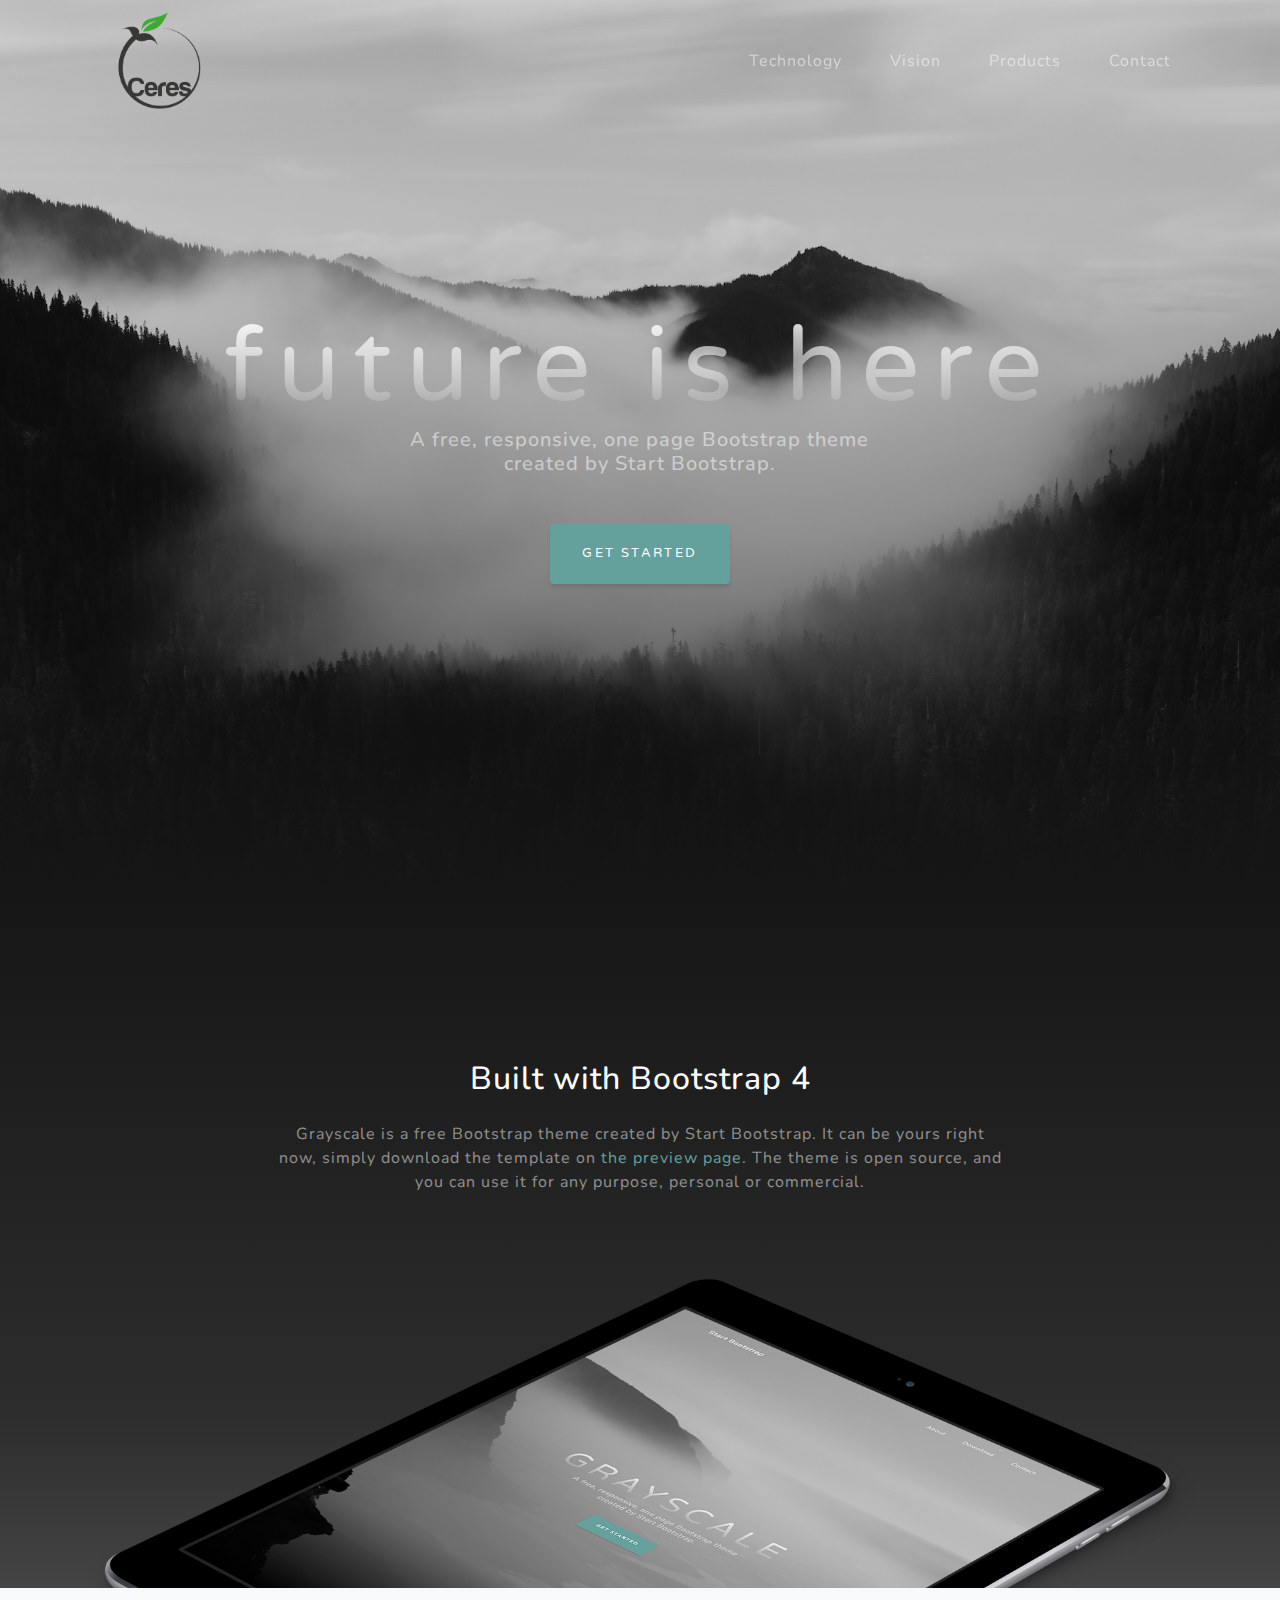
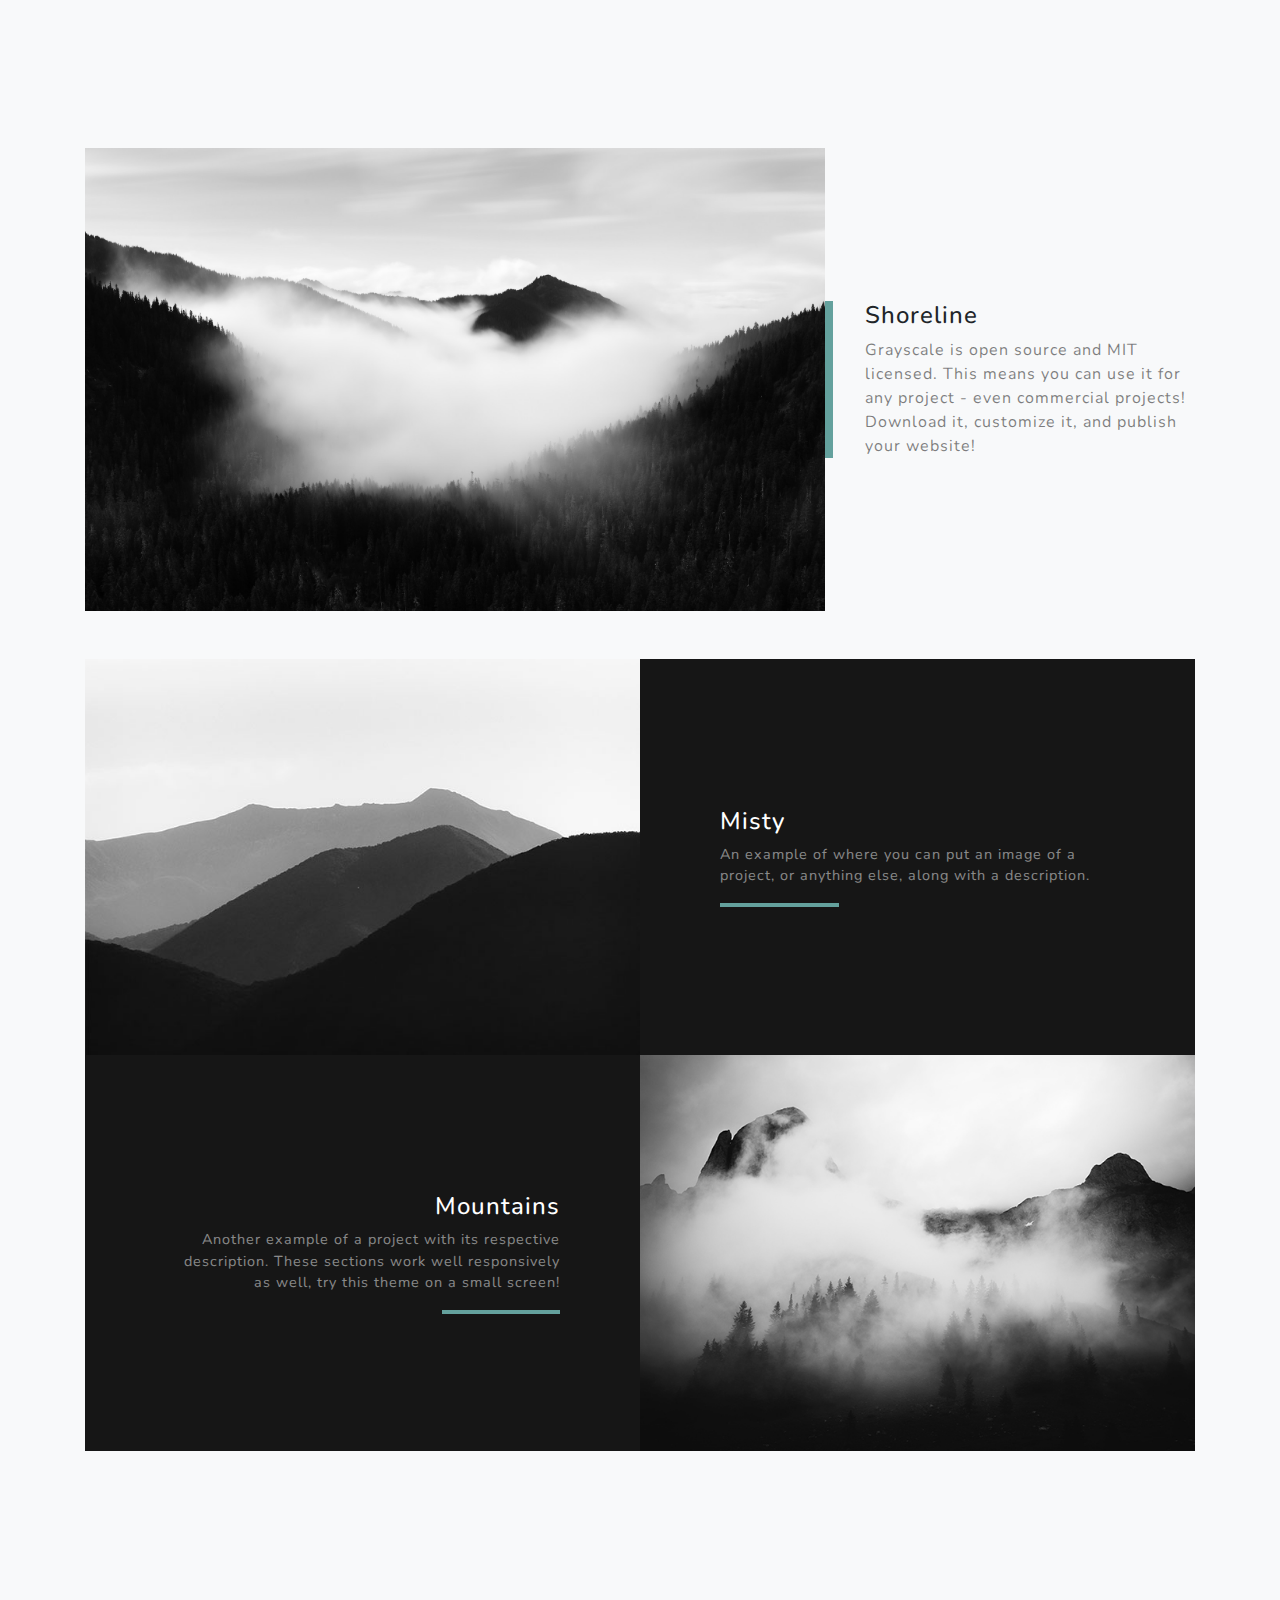
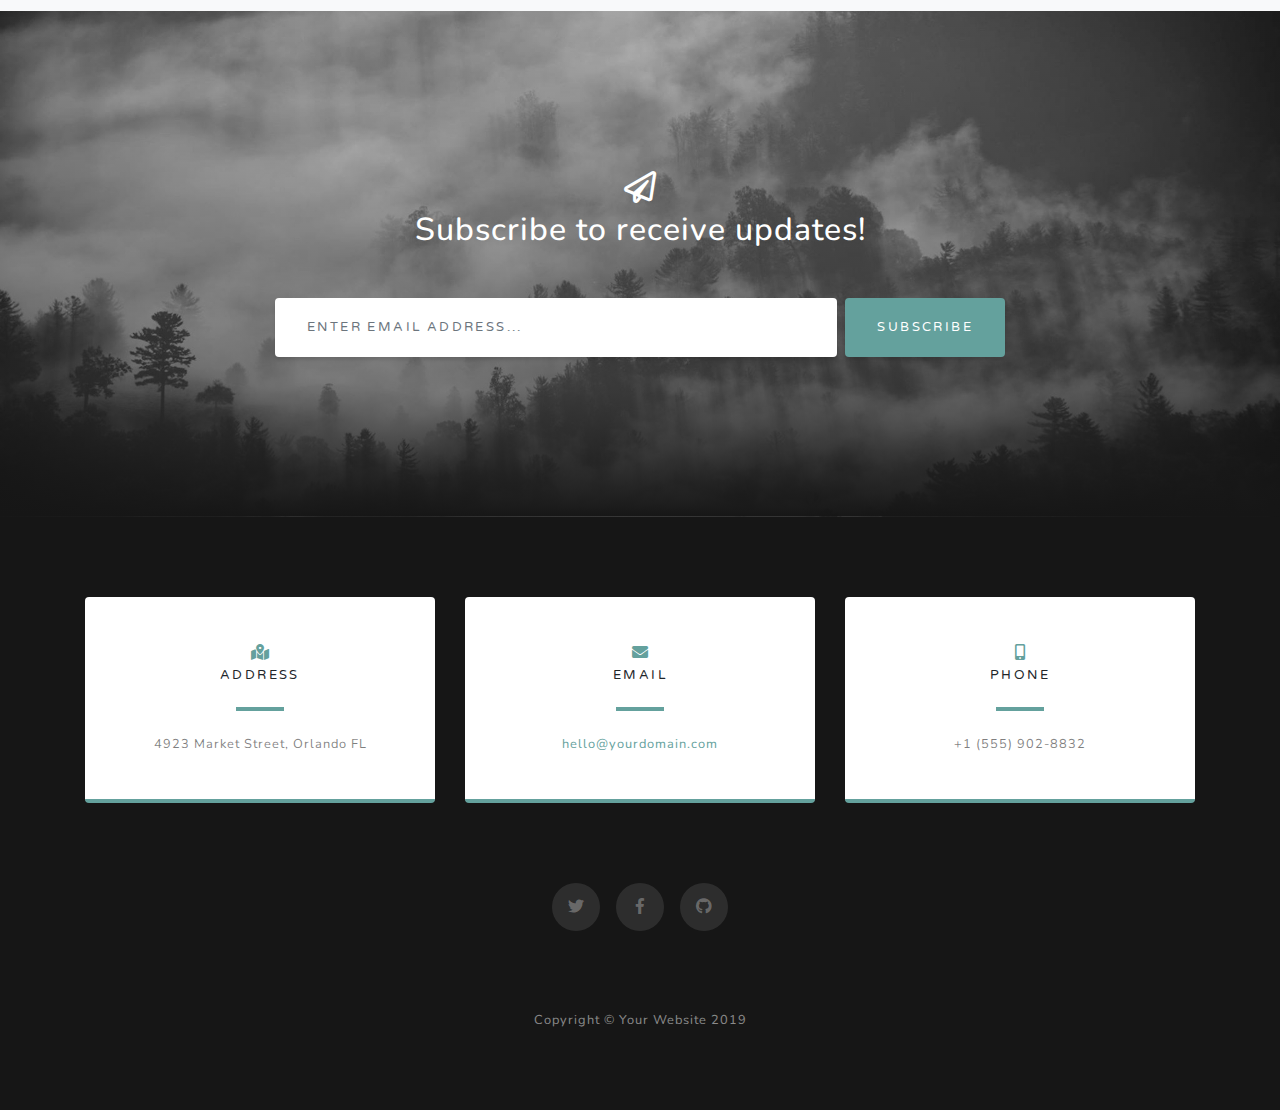
==== index_2.html @ 48dd4143 "Update index_2.html" ====
<!DOCTYPE html>
<html lang="en">

<head>

  <meta charset="utf-8">
  <meta name="viewport" content="width=device-width, initial-scale=1, shrink-to-fit=no">
  <meta name="description" content="">
  <meta name="author" content="">

  <title>Ceres - Autonomous Plant Care Systems</title>

  <!-- Bootstrap core CSS -->
  <link href="vendor/bootstrap/css/bootstrap.min.css" rel="stylesheet">

  <!-- Custom fonts for this template -->
  <link href="vendor/fontawesome-free/css/all.min.css" rel="stylesheet">
  <link href="https://fonts.googleapis.com/css?family=Varela+Round" rel="stylesheet">
  <link href="https://fonts.googleapis.com/css?family=Nunito:200,200i,300,300i,400,400i,600,600i,700,700i,800,800i,900,900i" rel="stylesheet">

  <!-- Custom styles for this template -->
  <link href="css/grayscale.min.css" rel="stylesheet">

</head>

<body id="page-top">

  <!-- Navigation -->
  <nav class="navbar navbar-expand-lg navbar-light fixed-top" id="mainNav">
    <div class="container">
      <a class="navbar-brand js-scroll-trigger" href="#page-top"><img src="ceres.png" width="150px" alt=""></a>
      <button class="navbar-toggler navbar-toggler-right" type="button" data-toggle="collapse" data-target="#navbarResponsive" aria-controls="navbarResponsive" aria-expanded="false" aria-label="Toggle navigation">
        Menu
        <i class="fas fa-bars"></i>
      </button>
      <div class="collapse navbar-collapse" id="navbarResponsive">
        <ul class="navbar-nav ml-auto">
          <li class="nav-item">
            <a class="nav-link js-scroll-trigger" href="#techno">Technology</a>
          </li>
          <li class="nav-item">
            <a class="nav-link js-scroll-trigger" href="#vision">Vision</a>
          </li>
          <li class="nav-item">
            <a class="nav-link js-scroll-trigger" href="#products">Products</a>
          </li>
          <li class="nav-item">
            <a class="nav-link js-scroll-trigger" href="#contact">Contact</a>
          </li>
        </ul>
      </div>
    </div>
  </nav>

  <!-- Header -->
  <header class="masthead">
    <div class="container d-flex h-100 align-items-center">
      <div class="mx-auto text-center">
        <h1 class="mx-auto my-0 text-lowercase">future is here</h1>
        <h2 class="text-white-50 mx-auto mt-2 mb-5">A free, responsive, one page Bootstrap theme created by Start Bootstrap.</h2>
        <a href="#about" class="btn btn-primary js-scroll-trigger">Get Started</a>
      </div>
    </div>
  </header>

  <!-- About Section -->
  <section id="about" class="about-section text-center">
    <div class="container">
      <div class="row">
        <div class="col-lg-8 mx-auto">
          <h2 class="text-white mb-4">Built with Bootstrap 4</h2>
          <p class="text-white-50">Grayscale is a free Bootstrap theme created by Start Bootstrap. It can be yours right now, simply download the template on
            <a href="http://startbootstrap.com/template-overviews/grayscale/">the preview page</a>. The theme is open source, and you can use it for any purpose, personal or commercial.</p>
        </div>
      </div>
      <img src="img/ipad.png" class="img-fluid" alt="">
    </div>
  </section>

  <!-- Projects Section -->
  <section id="projects" class="projects-section bg-light">
    <div class="container">

      <!-- Featured Project Row -->
      <div class="row align-items-center no-gutters mb-4 mb-lg-5">
        <div class="col-xl-8 col-lg-7">
          <img class="img-fluid mb-3 mb-lg-0" src="img/bg-masthead.jpg" alt="">
        </div>
        <div class="col-xl-4 col-lg-5">
          <div class="featured-text text-center text-lg-left">
            <h4>Shoreline</h4>
            <p class="text-black-50 mb-0">Grayscale is open source and MIT licensed. This means you can use it for any project - even commercial projects! Download it, customize it, and publish your website!</p>
          </div>
        </div>
      </div>

      <!-- Project One Row -->
      <div class="row justify-content-center no-gutters mb-5 mb-lg-0">
        <div class="col-lg-6">
          <img class="img-fluid" src="img/demo-image-01.jpg" alt="">
        </div>
        <div class="col-lg-6">
          <div class="bg-black text-center h-100 project">
            <div class="d-flex h-100">
              <div class="project-text w-100 my-auto text-center text-lg-left">
                <h4 class="text-white">Misty</h4>
                <p class="mb-0 text-white-50">An example of where you can put an image of a project, or anything else, along with a description.</p>
                <hr class="d-none d-lg-block mb-0 ml-0">
              </div>
            </div>
          </div>
        </div>
      </div>

      <!-- Project Two Row -->
      <div class="row justify-content-center no-gutters">
        <div class="col-lg-6">
          <img class="img-fluid" src="img/demo-image-02.jpg" alt="">
        </div>
        <div class="col-lg-6 order-lg-first">
          <div class="bg-black text-center h-100 project">
            <div class="d-flex h-100">
              <div class="project-text w-100 my-auto text-center text-lg-right">
                <h4 class="text-white">Mountains</h4>
                <p class="mb-0 text-white-50">Another example of a project with its respective description. These sections work well responsively as well, try this theme on a small screen!</p>
                <hr class="d-none d-lg-block mb-0 mr-0">
              </div>
            </div>
          </div>
        </div>
      </div>

    </div>
  </section>

  <!-- Signup Section -->
  <section id="signup" class="signup-section">
    <div class="container">
      <div class="row">
        <div class="col-md-10 col-lg-8 mx-auto text-center">

          <i class="far fa-paper-plane fa-2x mb-2 text-white"></i>
          <h2 class="text-white mb-5">Subscribe to receive updates!</h2>

          <form class="form-inline d-flex">
            <input type="email" class="form-control flex-fill mr-0 mr-sm-2 mb-3 mb-sm-0" id="inputEmail" placeholder="Enter email address...">
            <button type="submit" class="btn btn-primary mx-auto">Subscribe</button>
          </form>

        </div>
      </div>
    </div>
  </section>

  <!-- Contact Section -->
  <section class="contact-section bg-black">
    <div class="container">

      <div class="row">

        <div class="col-md-4 mb-3 mb-md-0">
          <div class="card py-4 h-100">
            <div class="card-body text-center">
              <i class="fas fa-map-marked-alt text-primary mb-2"></i>
              <h4 class="text-uppercase m-0">Address</h4>
              <hr class="my-4">
              <div class="small text-black-50">4923 Market Street, Orlando FL</div>
            </div>
          </div>
        </div>

        <div class="col-md-4 mb-3 mb-md-0">
          <div class="card py-4 h-100">
            <div class="card-body text-center">
              <i class="fas fa-envelope text-primary mb-2"></i>
              <h4 class="text-uppercase m-0">Email</h4>
              <hr class="my-4">
              <div class="small text-black-50">
                <a href="#">hello@yourdomain.com</a>
              </div>
            </div>
          </div>
        </div>

        <div class="col-md-4 mb-3 mb-md-0">
          <div class="card py-4 h-100">
            <div class="card-body text-center">
              <i class="fas fa-mobile-alt text-primary mb-2"></i>
              <h4 class="text-uppercase m-0">Phone</h4>
              <hr class="my-4">
              <div class="small text-black-50">+1 (555) 902-8832</div>
            </div>
          </div>
        </div>
      </div>

      <div class="social d-flex justify-content-center">
        <a href="#" class="mx-2">
          <i class="fab fa-twitter"></i>
        </a>
        <a href="#" class="mx-2">
          <i class="fab fa-facebook-f"></i>
        </a>
        <a href="#" class="mx-2">
          <i class="fab fa-github"></i>
        </a>
      </div>

    </div>
  </section>

  <!-- Footer -->
  <footer class="bg-black small text-center text-white-50">
    <div class="container">
      Copyright &copy; Your Website 2019
    </div>
  </footer>

  <!-- Bootstrap core JavaScript -->
  <script src="vendor/jquery/jquery.min.js"></script>
  <script src="vendor/bootstrap/js/bootstrap.bundle.min.js"></script>

  <!-- Plugin JavaScript -->
  <script src="vendor/jquery-easing/jquery.easing.min.js"></script>

  <!-- Custom scripts for this template -->
  <script src="js/grayscale.min.js"></script>

</body>

</html>
---- vendor/fontawesome-free/css/all.min.css ----
.fa,.fab,.fal,.far,.fas{-moz-osx-font-smoothing:grayscale;-webkit-font-smoothing:antialiased;display:inline-block;font-style:normal;font-variant:normal;text-rendering:auto;line-height:1}.fa-lg{font-size:1.33333em;line-height:.75em;vertical-align:-.0667em}.fa-xs{font-size:.75em}.fa-sm{font-size:.875em}.fa-1x{font-size:1em}.fa-2x{font-size:2em}.fa-3x{font-size:3em}.fa-4x{font-size:4em}.fa-5x{font-size:5em}.fa-6x{font-size:6em}.fa-7x{font-size:7em}.fa-8x{font-size:8em}.fa-9x{font-size:9em}.fa-10x{font-size:10em}.fa-fw{text-align:center;width:1.25em}.fa-ul{list-style-type:none;margin-left:2.5em;padding-left:0}.fa-ul>li{position:relative}.fa-li{left:-2em;position:absolute;text-align:center;width:2em;line-height:inherit}.fa-border{border:.08em solid #eee;border-radius:.1em;padding:.2em .25em .15em}.fa-pull-left{float:left}.fa-pull-right{float:right}.fa.fa-pull-left,.fab.fa-pull-left,.fal.fa-pull-left,.far.fa-pull-left,.fas.fa-pull-left{margin-right:.3em}.fa.fa-pull-right,.fab.fa-pull-right,.fal.fa-pull-right,.far.fa-pull-right,.fas.fa-pull-right{margin-left:.3em}.fa-spin{animation:fa-spin 2s infinite linear}.fa-pulse{animation:fa-spin 1s infinite steps(8)}@keyframes fa-spin{0%{transform:rotate(0deg)}to{transform:rotate(1turn)}}.fa-rotate-90{-ms-filter:"progid:DXImageTransform.Microsoft.BasicImage(rotation=1)";transform:rotate(90deg)}.fa-rotate-180{-ms-filter:"progid:DXImageTransform.Microsoft.BasicImage(rotation=2)";transform:rotate(180deg)}.fa-rotate-270{-ms-filter:"progid:DXImageTransform.Microsoft.BasicImage(rotation=3)";transform:rotate(270deg)}.fa-flip-horizontal{-ms-filter:"progid:DXImageTransform.Microsoft.BasicImage(rotation=0, mirror=1)";transform:scaleX(-1)}.fa-flip-vertical{transform:scaleY(-1)}.fa-flip-both,.fa-flip-horizontal.fa-flip-vertical,.fa-flip-vertical{-ms-filter:"progid:DXImageTransform.Microsoft.BasicImage(rotation=2, mirror=1)"}.fa-flip-both,.fa-flip-horizontal.fa-flip-vertical{transform:scale(-1)}:root .fa-flip-both,:root .fa-flip-horizontal,:root .fa-flip-vertical,:root .fa-rotate-90,:root .fa-rotate-180,:root .fa-rotate-270{filter:none}.fa-stack{display:inline-block;height:2em;line-height:2em;position:relative;vertical-align:middle;width:2.5em}.fa-stack-1x,.fa-stack-2x{left:0;position:absolute;text-align:center;width:100%}.fa-stack-1x{line-height:inherit}.fa-stack-2x{font-size:2em}.fa-inverse{color:#fff}.fa-500px:before{content:"\f26e"}.fa-accessible-icon:before{content:"\f368"}.fa-accusoft:before{content:"\f369"}.fa-acquisitions-incorporated:before{content:"\f6af"}.fa-ad:before{content:"\f641"}.fa-address-book:before{content:"\f2b9"}.fa-address-card:before{content:"\f2bb"}.fa-adjust:before{content:"\f042"}.fa-adn:before{content:"\f170"}.fa-adobe:before{content:"\f778"}.fa-adversal:before{content:"\f36a"}.fa-affiliatetheme:before{content:"\f36b"}.fa-air-freshener:before{content:"\f5d0"}.fa-algolia:before{content:"\f36c"}.fa-align-center:before{content:"\f037"}.fa-align-justify:before{content:"\f039"}.fa-align-left:before{content:"\f036"}.fa-align-right:before{content:"\f038"}.fa-alipay:before{content:"\f642"}.fa-allergies:before{content:"\f461"}.fa-amazon:before{content:"\f270"}.fa-amazon-pay:before{content:"\f42c"}.fa-ambulance:before{content:"\f0f9"}.fa-american-sign-language-interpreting:before{content:"\f2a3"}.fa-amilia:before{content:"\f36d"}.fa-anchor:before{content:"\f13d"}.fa-android:before{content:"\f17b"}.fa-angellist:before{content:"\f209"}.fa-angle-double-down:before{content:"\f103"}.fa-angle-double-left:before{content:"\f100"}.fa-angle-double-right:before{content:"\f101"}.fa-angle-double-up:before{content:"\f102"}.fa-angle-down:before{content:"\f107"}.fa-angle-left:before{content:"\f104"}.fa-angle-right:before{content:"\f105"}.fa-angle-up:before{content:"\f106"}.fa-angry:before{content:"\f556"}.fa-angrycreative:before{content:"\f36e"}.fa-angular:before{content:"\f420"}.fa-ankh:before{content:"\f644"}.fa-app-store:before{content:"\f36f"}.fa-app-store-ios:before{content:"\f370"}.fa-apper:before{content:"\f371"}.fa-apple:before{content:"\f179"}.fa-apple-alt:before{content:"\f5d1"}.fa-apple-pay:before{content:"\f415"}.fa-archive:before{content:"\f187"}.fa-archway:before{content:"\f557"}.fa-arrow-alt-circle-down:before{content:"\f358"}.fa-arrow-alt-circle-left:before{content:"\f359"}.fa-arrow-alt-circle-right:before{content:"\f35a"}.fa-arrow-alt-circle-up:before{content:"\f35b"}.fa-arrow-circle-down:before{content:"\f0ab"}.fa-arrow-circle-left:before{content:"\f0a8"}.fa-arrow-circle-right:before{content:"\f0a9"}.fa-arrow-circle-up:before{content:"\f0aa"}.fa-arrow-down:before{content:"\f063"}.fa-arrow-left:before{content:"\f060"}.fa-arrow-right:before{content:"\f061"}.fa-arrow-up:before{content:"\f062"}.fa-arrows-alt:before{content:"\f0b2"}.fa-arrows-alt-h:before{content:"\f337"}.fa-arrows-alt-v:before{content:"\f338"}.fa-artstation:before{content:"\f77a"}.fa-assistive-listening-systems:before{content:"\f2a2"}.fa-asterisk:before{content:"\f069"}.fa-asymmetrik:before{content:"\f372"}.fa-at:before{content:"\f1fa"}.fa-atlas:before{content:"\f558"}.fa-atlassian:before{content:"\f77b"}.fa-atom:before{content:"\f5d2"}.fa-audible:before{content:"\f373"}.fa-audio-description:before{content:"\f29e"}.fa-autoprefixer:before{content:"\f41c"}.fa-avianex:before{content:"\f374"}.fa-aviato:before{content:"\f421"}.fa-award:before{content:"\f559"}.fa-aws:before{content:"\f375"}.fa-baby:before{content:"\f77c"}.fa-baby-carriage:before{content:"\f77d"}.fa-backspace:before{content:"\f55a"}.fa-backward:before{content:"\f04a"}.fa-bacon:before{content:"\f7e5"}.fa-balance-scale:before{content:"\f24e"}.fa-ban:before{content:"\f05e"}.fa-band-aid:before{content:"\f462"}.fa-bandcamp:before{content:"\f2d5"}.fa-barcode:before{content:"\f02a"}.fa-bars:before{content:"\f0c9"}.fa-baseball-ball:before{content:"\f433"}.fa-basketball-ball:before{content:"\f434"}.fa-bath:before{content:"\f2cd"}.fa-battery-empty:before{content:"\f244"}.fa-battery-full:before{content:"\f240"}.fa-battery-half:before{content:"\f242"}.fa-battery-quarter:before{content:"\f243"}.fa-battery-three-quarters:before{content:"\f241"}.fa-bed:before{content:"\f236"}.fa-beer:before{content:"\f0fc"}.fa-behance:before{content:"\f1b4"}.fa-behance-square:before{content:"\f1b5"}.fa-bell:before{content:"\f0f3"}.fa-bell-slash:before{content:"\f1f6"}.fa-bezier-curve:before{content:"\f55b"}.fa-bible:before{content:"\f647"}.fa-bicycle:before{content:"\f206"}.fa-bimobject:before{content:"\f378"}.fa-binoculars:before{content:"\f1e5"}.fa-biohazard:before{content:"\f780"}.fa-birthday-cake:before{content:"\f1fd"}.fa-bitbucket:before{content:"\f171"}.fa-bitcoin:before{content:"\f379"}.fa-bity:before{content:"\f37a"}.fa-black-tie:before{content:"\f27e"}.fa-blackberry:before{content:"\f37b"}.fa-blender:before{content:"\f517"}.fa-blender-phone:before{content:"\f6b6"}.fa-blind:before{content:"\f29d"}.fa-blog:before{content:"\f781"}.fa-blogger:before{content:"\f37c"}.fa-blogger-b:before{content:"\f37d"}.fa-bluetooth:before{content:"\f293"}.fa-bluetooth-b:before{content:"\f294"}.fa-bold:before{content:"\f032"}.fa-bolt:before{content:"\f0e7"}.fa-bomb:before{content:"\f1e2"}.fa-bone:before{content:"\f5d7"}.fa-bong:before{content:"\f55c"}.fa-book:before{content:"\f02d"}.fa-book-dead:before{content:"\f6b7"}.fa-book-medical:before{content:"\f7e6"}.fa-book-open:before{content:"\f518"}.fa-book-reader:before{content:"\f5da"}.fa-bookmark:before{content:"\f02e"}.fa-bowling-ball:before{content:"\f436"}.fa-box:before{content:"\f466"}.fa-box-open:before{content:"\f49e"}.fa-boxes:before{content:"\f468"}.fa-braille:before{content:"\f2a1"}.fa-brain:before{content:"\f5dc"}.fa-bread-slice:before{content:"\f7ec"}.fa-briefcase:before{content:"\f0b1"}.fa-briefcase-medical:before{content:"\f469"}.fa-broadcast-tower:before{content:"\f519"}.fa-broom:before{content:"\f51a"}.fa-brush:before{content:"\f55d"}.fa-btc:before{content:"\f15a"}.fa-bug:before{content:"\f188"}.fa-building:before{content:"\f1ad"}.fa-bullhorn:before{content:"\f0a1"}.fa-bullseye:before{content:"\f140"}.fa-burn:before{content:"\f46a"}.fa-buromobelexperte:before{content:"\f37f"}.fa-bus:before{content:"\f207"}.fa-bus-alt:before{content:"\f55e"}.fa-business-time:before{content:"\f64a"}.fa-buysellads:before{content:"\f20d"}.fa-calculator:before{content:"\f1ec"}.fa-calendar:before{content:"\f133"}.fa-calendar-alt:before{content:"\f073"}.fa-calendar-check:before{content:"\f274"}.fa-calendar-day:before{content:"\f783"}.fa-calendar-minus:before{content:"\f272"}.fa-calendar-plus:before{content:"\f271"}.fa-calendar-times:before{content:"\f273"}.fa-calendar-week:before{content:"\f784"}.fa-camera:before{content:"\f030"}.fa-camera-retro:before{content:"\f083"}.fa-campground:before{content:"\f6bb"}.fa-canadian-maple-leaf:before{content:"\f785"}.fa-candy-cane:before{content:"\f786"}.fa-cannabis:before{content:"\f55f"}.fa-capsules:before{content:"\f46b"}.fa-car:before{content:"\f1b9"}.fa-car-alt:before{content:"\f5de"}.fa-car-battery:before{content:"\f5df"}.fa-car-crash:before{content:"\f5e1"}.fa-car-side:before{content:"\f5e4"}.fa-caret-down:before{content:"\f0d7"}.fa-caret-left:before{content:"\f0d9"}.fa-caret-right:before{content:"\f0da"}.fa-caret-square-down:before{content:"\f150"}.fa-caret-square-left:before{content:"\f191"}.fa-caret-square-right:before{content:"\f152"}.fa-caret-square-up:before{content:"\f151"}.fa-caret-up:before{content:"\f0d8"}.fa-carrot:before{content:"\f787"}.fa-cart-arrow-down:before{content:"\f218"}.fa-cart-plus:before{content:"\f217"}.fa-cash-register:before{content:"\f788"}.fa-cat:before{content:"\f6be"}.fa-cc-amazon-pay:before{content:"\f42d"}.fa-cc-amex:before{content:"\f1f3"}.fa-cc-apple-pay:before{content:"\f416"}.fa-cc-diners-club:before{content:"\f24c"}.fa-cc-discover:before{content:"\f1f2"}.fa-cc-jcb:before{content:"\f24b"}.fa-cc-mastercard:before{content:"\f1f1"}.fa-cc-paypal:before{content:"\f1f4"}.fa-cc-stripe:before{content:"\f1f5"}.fa-cc-visa:before{content:"\f1f0"}.fa-centercode:before{content:"\f380"}.fa-centos:before{content:"\f789"}.fa-certificate:before{content:"\f0a3"}.fa-chair:before{content:"\f6c0"}.fa-chalkboard:before{content:"\f51b"}.fa-chalkboard-teacher:before{content:"\f51c"}.fa-charging-station:before{content:"\f5e7"}.fa-chart-area:before{content:"\f1fe"}.fa-chart-bar:before{content:"\f080"}.fa-chart-line:before{content:"\f201"}.fa-chart-pie:before{content:"\f200"}.fa-check:before{content:"\f00c"}.fa-check-circle:before{content:"\f058"}.fa-check-double:before{content:"\f560"}.fa-check-square:before{content:"\f14a"}.fa-cheese:before{content:"\f7ef"}.fa-chess:before{content:"\f439"}.fa-chess-bishop:before{content:"\f43a"}.fa-chess-board:before{content:"\f43c"}.fa-chess-king:before{content:"\f43f"}.fa-chess-knight:before{content:"\f441"}.fa-chess-pawn:before{content:"\f443"}.fa-chess-queen:before{content:"\f445"}.fa-chess-rook:before{content:"\f447"}.fa-chevron-circle-down:before{content:"\f13a"}.fa-chevron-circle-left:before{content:"\f137"}.fa-chevron-circle-right:before{content:"\f138"}.fa-chevron-circle-up:before{content:"\f139"}.fa-chevron-down:before{content:"\f078"}.fa-chevron-left:before{content:"\f053"}.fa-chevron-right:before{content:"\f054"}.fa-chevron-up:before{content:"\f077"}.fa-child:before{content:"\f1ae"}.fa-chrome:before{content:"\f268"}.fa-church:before{content:"\f51d"}.fa-circle:before{content:"\f111"}.fa-circle-notch:before{content:"\f1ce"}.fa-city:before{content:"\f64f"}.fa-clinic-medical:before{content:"\f7f2"}.fa-clipboard:before{content:"\f328"}.fa-clipboard-check:before{content:"\f46c"}.fa-clipboard-list:before{content:"\f46d"}.fa-clock:before{content:"\f017"}.fa-clone:before{content:"\f24d"}.fa-closed-captioning:before{content:"\f20a"}.fa-cloud:before{content:"\f0c2"}.fa-cloud-download-alt:before{content:"\f381"}.fa-cloud-meatball:before{content:"\f73b"}.fa-cloud-moon:before{content:"\f6c3"}.fa-cloud-moon-rain:before{content:"\f73c"}.fa-cloud-rain:before{content:"\f73d"}.fa-cloud-showers-heavy:before{content:"\f740"}.fa-cloud-sun:before{content:"\f6c4"}.fa-cloud-sun-rain:before{content:"\f743"}.fa-cloud-upload-alt:before{content:"\f382"}.fa-cloudscale:before{content:"\f383"}.fa-cloudsmith:before{content:"\f384"}.fa-cloudversify:before{content:"\f385"}.fa-cocktail:before{content:"\f561"}.fa-code:before{content:"\f121"}.fa-code-branch:before{content:"\f126"}.fa-codepen:before{content:"\f1cb"}.fa-codiepie:before{content:"\f284"}.fa-coffee:before{content:"\f0f4"}.fa-cog:before{content:"\f013"}.fa-cogs:before{content:"\f085"}.fa-coins:before{content:"\f51e"}.fa-columns:before{content:"\f0db"}.fa-comment:before{content:"\f075"}.fa-comment-alt:before{content:"\f27a"}.fa-comment-dollar:before{content:"\f651"}.fa-comment-dots:before{content:"\f4ad"}.fa-comment-medical:before{content:"\f7f5"}.fa-comment-slash:before{content:"\f4b3"}.fa-comments:before{content:"\f086"}.fa-comments-dollar:before{content:"\f653"}.fa-compact-disc:before{content:"\f51f"}.fa-compass:before{content:"\f14e"}.fa-compress:before{content:"\f066"}.fa-compress-arrows-alt:before{content:"\f78c"}.fa-concierge-bell:before{content:"\f562"}.fa-confluence:before{content:"\f78d"}.fa-connectdevelop:before{content:"\f20e"}.fa-contao:before{content:"\f26d"}.fa-cookie:before{content:"\f563"}.fa-cookie-bite:before{content:"\f564"}.fa-copy:before{content:"\f0c5"}.fa-copyright:before{content:"\f1f9"}.fa-couch:before{content:"\f4b8"}.fa-cpanel:before{content:"\f388"}.fa-creative-commons:before{content:"\f25e"}.fa-creative-commons-by:before{content:"\f4e7"}.fa-creative-commons-nc:before{content:"\f4e8"}.fa-creative-commons-nc-eu:before{content:"\f4e9"}.fa-creative-commons-nc-jp:before{content:"\f4ea"}.fa-creative-commons-nd:before{content:"\f4eb"}.fa-creative-commons-pd:before{content:"\f4ec"}.fa-creative-commons-pd-alt:before{content:"\f4ed"}.fa-creative-commons-remix:before{content:"\f4ee"}.fa-creative-commons-sa:before{content:"\f4ef"}.fa-creative-commons-sampling:before{content:"\f4f0"}.fa-creative-commons-sampling-plus:before{content:"\f4f1"}.fa-creative-commons-share:before{content:"\f4f2"}.fa-creative-commons-zero:before{content:"\f4f3"}.fa-credit-card:before{content:"\f09d"}.fa-critical-role:before{content:"\f6c9"}.fa-crop:before{content:"\f125"}.fa-crop-alt:before{content:"\f565"}.fa-cross:before{content:"\f654"}.fa-crosshairs:before{content:"\f05b"}.fa-crow:before{content:"\f520"}.fa-crown:before{content:"\f521"}.fa-crutch:before{content:"\f7f7"}.fa-css3:before{content:"\f13c"}.fa-css3-alt:before{content:"\f38b"}.fa-cube:before{content:"\f1b2"}.fa-cubes:before{content:"\f1b3"}.fa-cut:before{content:"\f0c4"}.fa-cuttlefish:before{content:"\f38c"}.fa-d-and-d:before{content:"\f38d"}.fa-d-and-d-beyond:before{content:"\f6ca"}.fa-dashcube:before{content:"\f210"}.fa-database:before{content:"\f1c0"}.fa-deaf:before{content:"\f2a4"}.fa-delicious:before{content:"\f1a5"}.fa-democrat:before{content:"\f747"}.fa-deploydog:before{content:"\f38e"}.fa-deskpro:before{content:"\f38f"}.fa-desktop:before{content:"\f108"}.fa-dev:before{content:"\f6cc"}.fa-deviantart:before{content:"\f1bd"}.fa-dharmachakra:before{content:"\f655"}.fa-dhl:before{content:"\f790"}.fa-diagnoses:before{content:"\f470"}.fa-diaspora:before{content:"\f791"}.fa-dice:before{content:"\f522"}.fa-dice-d20:before{content:"\f6cf"}.fa-dice-d6:before{content:"\f6d1"}.fa-dice-five:before{content:"\f523"}.fa-dice-four:before{content:"\f524"}.fa-dice-one:before{content:"\f525"}.fa-dice-six:before{content:"\f526"}.fa-dice-three:before{content:"\f527"}.fa-dice-two:before{content:"\f528"}.fa-digg:before{content:"\f1a6"}.fa-digital-ocean:before{content:"\f391"}.fa-digital-tachograph:before{content:"\f566"}.fa-directions:before{content:"\f5eb"}.fa-discord:before{content:"\f392"}.fa-discourse:before{content:"\f393"}.fa-divide:before{content:"\f529"}.fa-dizzy:before{content:"\f567"}.fa-dna:before{content:"\f471"}.fa-dochub:before{content:"\f394"}.fa-docker:before{content:"\f395"}.fa-dog:before{content:"\f6d3"}.fa-dollar-sign:before{content:"\f155"}.fa-dolly:before{content:"\f472"}.fa-dolly-flatbed:before{content:"\f474"}.fa-donate:before{content:"\f4b9"}.fa-door-closed:before{content:"\f52a"}.fa-door-open:before{content:"\f52b"}.fa-dot-circle:before{content:"\f192"}.fa-dove:before{content:"\f4ba"}.fa-download:before{content:"\f019"}.fa-draft2digital:before{content:"\f396"}.fa-drafting-compass:before{content:"\f568"}.fa-dragon:before{content:"\f6d5"}.fa-draw-polygon:before{content:"\f5ee"}.fa-dribbble:before{content:"\f17d"}.fa-dribbble-square:before{content:"\f397"}.fa-dropbox:before{content:"\f16b"}.fa-drum:before{content:"\f569"}.fa-drum-steelpan:before{content:"\f56a"}.fa-drumstick-bite:before{content:"\f6d7"}.fa-drupal:before{content:"\f1a9"}.fa-dumbbell:before{content:"\f44b"}.fa-dumpster:before{content:"\f793"}.fa-dumpster-fire:before{content:"\f794"}.fa-dungeon:before{content:"\f6d9"}.fa-dyalog:before{content:"\f399"}.fa-earlybirds:before{content:"\f39a"}.fa-ebay:before{content:"\f4f4"}.fa-edge:before{content:"\f282"}.fa-edit:before{content:"\f044"}.fa-egg:before{content:"\f7fb"}.fa-eject:before{content:"\f052"}.fa-elementor:before{content:"\f430"}.fa-ellipsis-h:before{content:"\f141"}.fa-ellipsis-v:before{content:"\f142"}.fa-ello:before{content:"\f5f1"}.fa-ember:before{content:"\f423"}.fa-empire:before{content:"\f1d1"}.fa-envelope:before{content:"\f0e0"}.fa-envelope-open:before{content:"\f2b6"}.fa-envelope-open-text:before{content:"\f658"}.fa-envelope-square:before{content:"\f199"}.fa-envira:before{content:"\f299"}.fa-equals:before{content:"\f52c"}.fa-eraser:before{content:"\f12d"}.fa-erlang:before{content:"\f39d"}.fa-ethereum:before{content:"\f42e"}.fa-ethernet:before{content:"\f796"}.fa-etsy:before{content:"\f2d7"}.fa-euro-sign:before{content:"\f153"}.fa-exchange-alt:before{content:"\f362"}.fa-exclamation:before{content:"\f12a"}.fa-exclamation-circle:before{content:"\f06a"}.fa-exclamation-triangle:before{content:"\f071"}.fa-expand:before{content:"\f065"}.fa-expand-arrows-alt:before{content:"\f31e"}.fa-expeditedssl:before{content:"\f23e"}.fa-external-link-alt:before{content:"\f35d"}.fa-external-link-square-alt:before{content:"\f360"}.fa-eye:before{content:"\f06e"}.fa-eye-dropper:before{content:"\f1fb"}.fa-eye-slash:before{content:"\f070"}.fa-facebook:before{content:"\f09a"}.fa-facebook-f:before{content:"\f39e"}.fa-facebook-messenger:before{content:"\f39f"}.fa-facebook-square:before{content:"\f082"}.fa-fantasy-flight-games:before{content:"\f6dc"}.fa-fast-backward:before{content:"\f049"}.fa-fast-forward:before{content:"\f050"}.fa-fax:before{content:"\f1ac"}.fa-feather:before{content:"\f52d"}.fa-feather-alt:before{content:"\f56b"}.fa-fedex:before{content:"\f797"}.fa-fedora:before{content:"\f798"}.fa-female:before{content:"\f182"}.fa-fighter-jet:before{content:"\f0fb"}.fa-figma:before{content:"\f799"}.fa-file:before{content:"\f15b"}.fa-file-alt:before{content:"\f15c"}.fa-file-archive:before{content:"\f1c6"}.fa-file-audio:before{content:"\f1c7"}.fa-file-code:before{content:"\f1c9"}.fa-file-contract:before{content:"\f56c"}.fa-file-csv:before{content:"\f6dd"}.fa-file-download:before{content:"\f56d"}.fa-file-excel:before{content:"\f1c3"}.fa-file-export:before{content:"\f56e"}.fa-file-image:before{content:"\f1c5"}.fa-file-import:before{content:"\f56f"}.fa-file-invoice:before{content:"\f570"}.fa-file-invoice-dollar:before{content:"\f571"}.fa-file-medical:before{content:"\f477"}.fa-file-medical-alt:before{content:"\f478"}.fa-file-pdf:before{content:"\f1c1"}.fa-file-powerpoint:before{content:"\f1c4"}.fa-file-prescription:before{content:"\f572"}.fa-file-signature:before{content:"\f573"}.fa-file-upload:before{content:"\f574"}.fa-file-video:before{content:"\f1c8"}.fa-file-word:before{content:"\f1c2"}.fa-fill:before{content:"\f575"}.fa-fill-drip:before{content:"\f576"}.fa-film:before{content:"\f008"}.fa-filter:before{content:"\f0b0"}.fa-fingerprint:before{content:"\f577"}.fa-fire:before{content:"\f06d"}.fa-fire-alt:before{content:"\f7e4"}.fa-fire-extinguisher:before{content:"\f134"}.fa-firefox:before{content:"\f269"}.fa-first-aid:before{content:"\f479"}.fa-first-order:before{content:"\f2b0"}.fa-first-order-alt:before{content:"\f50a"}.fa-firstdraft:before{content:"\f3a1"}.fa-fish:before{content:"\f578"}.fa-fist-raised:before{content:"\f6de"}.fa-flag:before{content:"\f024"}.fa-flag-checkered:before{content:"\f11e"}.fa-flag-usa:before{content:"\f74d"}.fa-flask:before{content:"\f0c3"}.fa-flickr:before{content:"\f16e"}.fa-flipboard:before{content:"\f44d"}.fa-flushed:before{content:"\f579"}.fa-fly:before{content:"\f417"}.fa-folder:before{content:"\f07b"}.fa-folder-minus:before{content:"\f65d"}.fa-folder-open:before{content:"\f07c"}.fa-folder-plus:before{content:"\f65e"}.fa-font:before{content:"\f031"}.fa-font-awesome:before{content:"\f2b4"}.fa-font-awesome-alt:before{content:"\f35c"}.fa-font-awesome-flag:before{content:"\f425"}.fa-font-awesome-logo-full:before{content:"\f4e6"}.fa-fonticons:before{content:"\f280"}.fa-fonticons-fi:before{content:"\f3a2"}.fa-football-ball:before{content:"\f44e"}.fa-fort-awesome:before{content:"\f286"}.fa-fort-awesome-alt:before{content:"\f3a3"}.fa-forumbee:before{content:"\f211"}.fa-forward:before{content:"\f04e"}.fa-foursquare:before{content:"\f180"}.fa-free-code-camp:before{content:"\f2c5"}.fa-freebsd:before{content:"\f3a4"}.fa-frog:before{content:"\f52e"}.fa-frown:before{content:"\f119"}.fa-frown-open:before{content:"\f57a"}.fa-fulcrum:before{content:"\f50b"}.fa-funnel-dollar:before{content:"\f662"}.fa-futbol:before{content:"\f1e3"}.fa-galactic-republic:before{content:"\f50c"}.fa-galactic-senate:before{content:"\f50d"}.fa-gamepad:before{content:"\f11b"}.fa-gas-pump:before{content:"\f52f"}.fa-gavel:before{content:"\f0e3"}.fa-gem:before{content:"\f3a5"}.fa-genderless:before{content:"\f22d"}.fa-get-pocket:before{content:"\f265"}.fa-gg:before{content:"\f260"}.fa-gg-circle:before{content:"\f261"}.fa-ghost:before{content:"\f6e2"}.fa-gift:before{content:"\f06b"}.fa-gifts:before{content:"\f79c"}.fa-git:before{content:"\f1d3"}.fa-git-square:before{content:"\f1d2"}.fa-github:before{content:"\f09b"}.fa-github-alt:before{content:"\f113"}.fa-github-square:before{content:"\f092"}.fa-gitkraken:before{content:"\f3a6"}.fa-gitlab:before{content:"\f296"}.fa-gitter:before{content:"\f426"}.fa-glass-cheers:before{content:"\f79f"}.fa-glass-martini:before{content:"\f000"}.fa-glass-martini-alt:before{content:"\f57b"}.fa-glass-whiskey:before{content:"\f7a0"}.fa-glasses:before{content:"\f530"}.fa-glide:before{content:"\f2a5"}.fa-glide-g:before{content:"\f2a6"}.fa-globe:before{content:"\f0ac"}.fa-globe-africa:before{content:"\f57c"}.fa-globe-americas:before{content:"\f57d"}.fa-globe-asia:before{content:"\f57e"}.fa-globe-europe:before{content:"\f7a2"}.fa-gofore:before{content:"\f3a7"}.fa-golf-ball:before{content:"\f450"}.fa-goodreads:before{content:"\f3a8"}.fa-goodreads-g:before{content:"\f3a9"}.fa-google:before{content:"\f1a0"}.fa-google-drive:before{content:"\f3aa"}.fa-google-play:before{content:"\f3ab"}.fa-google-plus:before{content:"\f2b3"}.fa-google-plus-g:before{content:"\f0d5"}.fa-google-plus-square:before{content:"\f0d4"}.fa-google-wallet:before{content:"\f1ee"}.fa-gopuram:before{content:"\f664"}.fa-graduation-cap:before{content:"\f19d"}.fa-gratipay:before{content:"\f184"}.fa-grav:before{content:"\f2d6"}.fa-greater-than:before{content:"\f531"}.fa-greater-than-equal:before{content:"\f532"}.fa-grimace:before{content:"\f57f"}.fa-grin:before{content:"\f580"}.fa-grin-alt:before{content:"\f581"}.fa-grin-beam:before{content:"\f582"}.fa-grin-beam-sweat:before{content:"\f583"}.fa-grin-hearts:before{content:"\f584"}.fa-grin-squint:before{content:"\f585"}.fa-grin-squint-tears:before{content:"\f586"}.fa-grin-stars:before{content:"\f587"}.fa-grin-tears:before{content:"\f588"}.fa-grin-tongue:before{content:"\f589"}.fa-grin-tongue-squint:before{content:"\f58a"}.fa-grin-tongue-wink:before{content:"\f58b"}.fa-grin-wink:before{content:"\f58c"}.fa-grip-horizontal:before{content:"\f58d"}.fa-grip-lines:before{content:"\f7a4"}.fa-grip-lines-vertical:before{content:"\f7a5"}.fa-grip-vertical:before{content:"\f58e"}.fa-gripfire:before{content:"\f3ac"}.fa-grunt:before{content:"\f3ad"}.fa-guitar:before{content:"\f7a6"}.fa-gulp:before{content:"\f3ae"}.fa-h-square:before{content:"\f0fd"}.fa-hacker-news:before{content:"\f1d4"}.fa-hacker-news-square:before{content:"\f3af"}.fa-hackerrank:before{content:"\f5f7"}.fa-hamburger:before{content:"\f805"}.fa-hammer:before{content:"\f6e3"}.fa-hamsa:before{content:"\f665"}.fa-hand-holding:before{content:"\f4bd"}.fa-hand-holding-heart:before{content:"\f4be"}.fa-hand-holding-usd:before{content:"\f4c0"}.fa-hand-lizard:before{content:"\f258"}.fa-hand-middle-finger:before{content:"\f806"}.fa-hand-paper:before{content:"\f256"}.fa-hand-peace:before{content:"\f25b"}.fa-hand-point-down:before{content:"\f0a7"}.fa-hand-point-left:before{content:"\f0a5"}.fa-hand-point-right:before{content:"\f0a4"}.fa-hand-point-up:before{content:"\f0a6"}.fa-hand-pointer:before{content:"\f25a"}.fa-hand-rock:before{content:"\f255"}.fa-hand-scissors:before{content:"\f257"}.fa-hand-spock:before{content:"\f259"}.fa-hands:before{content:"\f4c2"}.fa-hands-helping:before{content:"\f4c4"}.fa-handshake:before{content:"\f2b5"}.fa-hanukiah:before{content:"\f6e6"}.fa-hard-hat:before{content:"\f807"}.fa-hashtag:before{content:"\f292"}.fa-hat-wizard:before{content:"\f6e8"}.fa-haykal:before{content:"\f666"}.fa-hdd:before{content:"\f0a0"}.fa-heading:before{content:"\f1dc"}.fa-headphones:before{content:"\f025"}.fa-headphones-alt:before{content:"\f58f"}.fa-headset:before{content:"\f590"}.fa-heart:before{content:"\f004"}.fa-heart-broken:before{content:"\f7a9"}.fa-heartbeat:before{content:"\f21e"}.fa-helicopter:before{content:"\f533"}.fa-highlighter:before{content:"\f591"}.fa-hiking:before{content:"\f6ec"}.fa-hippo:before{content:"\f6ed"}.fa-hips:before{content:"\f452"}.fa-hire-a-helper:before{content:"\f3b0"}.fa-history:before{content:"\f1da"}.fa-hockey-puck:before{content:"\f453"}.fa-holly-berry:before{content:"\f7aa"}.fa-home:before{content:"\f015"}.fa-hooli:before{content:"\f427"}.fa-hornbill:before{content:"\f592"}.fa-horse:before{content:"\f6f0"}.fa-horse-head:before{content:"\f7ab"}.fa-hospital:before{content:"\f0f8"}.fa-hospital-alt:before{content:"\f47d"}.fa-hospital-symbol:before{content:"\f47e"}.fa-hot-tub:before{content:"\f593"}.fa-hotdog:before{content:"\f80f"}.fa-hotel:before{content:"\f594"}.fa-hotjar:before{content:"\f3b1"}.fa-hourglass:before{content:"\f254"}.fa-hourglass-end:before{content:"\f253"}.fa-hourglass-half:before{content:"\f252"}.fa-hourglass-start:before{content:"\f251"}.fa-house-damage:before{content:"\f6f1"}.fa-houzz:before{content:"\f27c"}.fa-hryvnia:before{content:"\f6f2"}.fa-html5:before{content:"\f13b"}.fa-hubspot:before{content:"\f3b2"}.fa-i-cursor:before{content:"\f246"}.fa-ice-cream:before{content:"\f810"}.fa-icicles:before{content:"\f7ad"}.fa-id-badge:before{content:"\f2c1"}.fa-id-card:before{content:"\f2c2"}.fa-id-card-alt:before{content:"\f47f"}.fa-igloo:before{content:"\f7ae"}.fa-image:before{content:"\f03e"}.fa-images:before{content:"\f302"}.fa-imdb:before{content:"\f2d8"}.fa-inbox:before{content:"\f01c"}.fa-indent:before{content:"\f03c"}.fa-industry:before{content:"\f275"}.fa-infinity:before{content:"\f534"}.fa-info:before{content:"\f129"}.fa-info-circle:before{content:"\f05a"}.fa-instagram:before{content:"\f16d"}.fa-intercom:before{content:"\f7af"}.fa-internet-explorer:before{content:"\f26b"}.fa-invision:before{content:"\f7b0"}.fa-ioxhost:before{content:"\f208"}.fa-italic:before{content:"\f033"}.fa-itunes:before{content:"\f3b4"}.fa-itunes-note:before{content:"\f3b5"}.fa-java:before{content:"\f4e4"}.fa-jedi:before{content:"\f669"}.fa-jedi-order:before{content:"\f50e"}.fa-jenkins:before{content:"\f3b6"}.fa-jira:before{content:"\f7b1"}.fa-joget:before{content:"\f3b7"}.fa-joint:before{content:"\f595"}.fa-joomla:before{content:"\f1aa"}.fa-journal-whills:before{content:"\f66a"}.fa-js:before{content:"\f3b8"}.fa-js-square:before{content:"\f3b9"}.fa-jsfiddle:before{content:"\f1cc"}.fa-kaaba:before{content:"\f66b"}.fa-kaggle:before{content:"\f5fa"}.fa-key:before{content:"\f084"}.fa-keybase:before{content:"\f4f5"}.fa-keyboard:before{content:"\f11c"}.fa-keycdn:before{content:"\f3ba"}.fa-khanda:before{content:"\f66d"}.fa-kickstarter:before{content:"\f3bb"}.fa-kickstarter-k:before{content:"\f3bc"}.fa-kiss:before{content:"\f596"}.fa-kiss-beam:before{content:"\f597"}.fa-kiss-wink-heart:before{content:"\f598"}.fa-kiwi-bird:before{content:"\f535"}.fa-korvue:before{content:"\f42f"}.fa-landmark:before{content:"\f66f"}.fa-language:before{content:"\f1ab"}.fa-laptop:before{content:"\f109"}.fa-laptop-code:before{content:"\f5fc"}.fa-laptop-medical:before{content:"\f812"}.fa-laravel:before{content:"\f3bd"}.fa-lastfm:before{content:"\f202"}.fa-lastfm-square:before{content:"\f203"}.fa-laugh:before{content:"\f599"}.fa-laugh-beam:before{content:"\f59a"}.fa-laugh-squint:before{content:"\f59b"}.fa-laugh-wink:before{content:"\f59c"}.fa-layer-group:before{content:"\f5fd"}.fa-leaf:before{content:"\f06c"}.fa-leanpub:before{content:"\f212"}.fa-lemon:before{content:"\f094"}.fa-less:before{content:"\f41d"}.fa-less-than:before{content:"\f536"}.fa-less-than-equal:before{content:"\f537"}.fa-level-down-alt:before{content:"\f3be"}.fa-level-up-alt:before{content:"\f3bf"}.fa-life-ring:before{content:"\f1cd"}.fa-lightbulb:before{content:"\f0eb"}.fa-line:before{content:"\f3c0"}.fa-link:before{content:"\f0c1"}.fa-linkedin:before{content:"\f08c"}.fa-linkedin-in:before{content:"\f0e1"}.fa-linode:before{content:"\f2b8"}.fa-linux:before{content:"\f17c"}.fa-lira-sign:before{content:"\f195"}.fa-list:before{content:"\f03a"}.fa-list-alt:before{content:"\f022"}.fa-list-ol:before{content:"\f0cb"}.fa-list-ul:before{content:"\f0ca"}.fa-location-arrow:before{content:"\f124"}.fa-lock:before{content:"\f023"}.fa-lock-open:before{content:"\f3c1"}.fa-long-arrow-alt-down:before{content:"\f309"}.fa-long-arrow-alt-left:before{content:"\f30a"}.fa-long-arrow-alt-right:before{content:"\f30b"}.fa-long-arrow-alt-up:before{content:"\f30c"}.fa-low-vision:before{content:"\f2a8"}.fa-luggage-cart:before{content:"\f59d"}.fa-lyft:before{content:"\f3c3"}.fa-magento:before{content:"\f3c4"}.fa-magic:before{content:"\f0d0"}.fa-magnet:before{content:"\f076"}.fa-mail-bulk:before{content:"\f674"}.fa-mailchimp:before{content:"\f59e"}.fa-male:before{content:"\f183"}.fa-mandalorian:before{content:"\f50f"}.fa-map:before{content:"\f279"}.fa-map-marked:before{content:"\f59f"}.fa-map-marked-alt:before{content:"\f5a0"}.fa-map-marker:before{content:"\f041"}.fa-map-marker-alt:before{content:"\f3c5"}.fa-map-pin:before{content:"\f276"}.fa-map-signs:before{content:"\f277"}.fa-markdown:before{content:"\f60f"}.fa-marker:before{content:"\f5a1"}.fa-mars:before{content:"\f222"}.fa-mars-double:before{content:"\f227"}.fa-mars-stroke:before{content:"\f229"}.fa-mars-stroke-h:before{content:"\f22b"}.fa-mars-stroke-v:before{content:"\f22a"}.fa-mask:before{content:"\f6fa"}.fa-mastodon:before{content:"\f4f6"}.fa-maxcdn:before{content:"\f136"}.fa-medal:before{content:"\f5a2"}.fa-medapps:before{content:"\f3c6"}.fa-medium:before{content:"\f23a"}.fa-medium-m:before{content:"\f3c7"}.fa-medkit:before{content:"\f0fa"}.fa-medrt:before{content:"\f3c8"}.fa-meetup:before{content:"\f2e0"}.fa-megaport:before{content:"\f5a3"}.fa-meh:before{content:"\f11a"}.fa-meh-blank:before{content:"\f5a4"}.fa-meh-rolling-eyes:before{content:"\f5a5"}.fa-memory:before{content:"\f538"}.fa-mendeley:before{content:"\f7b3"}.fa-menorah:before{content:"\f676"}.fa-mercury:before{content:"\f223"}.fa-meteor:before{content:"\f753"}.fa-microchip:before{content:"\f2db"}.fa-microphone:before{content:"\f130"}.fa-microphone-alt:before{content:"\f3c9"}.fa-microphone-alt-slash:before{content:"\f539"}.fa-microphone-slash:before{content:"\f131"}.fa-microscope:before{content:"\f610"}.fa-microsoft:before{content:"\f3ca"}.fa-minus:before{content:"\f068"}.fa-minus-circle:before{content:"\f056"}.fa-minus-square:before{content:"\f146"}.fa-mitten:before{content:"\f7b5"}.fa-mix:before{content:"\f3cb"}.fa-mixcloud:before{content:"\f289"}.fa-mizuni:before{content:"\f3cc"}.fa-mobile:before{content:"\f10b"}.fa-mobile-alt:before{content:"\f3cd"}.fa-modx:before{content:"\f285"}.fa-monero:before{content:"\f3d0"}.fa-money-bill:before{content:"\f0d6"}.fa-money-bill-alt:before{content:"\f3d1"}.fa-money-bill-wave:before{content:"\f53a"}.fa-money-bill-wave-alt:before{content:"\f53b"}.fa-money-check:before{content:"\f53c"}.fa-money-check-alt:before{content:"\f53d"}.fa-monument:before{content:"\f5a6"}.fa-moon:before{content:"\f186"}.fa-mortar-pestle:before{content:"\f5a7"}.fa-mosque:before{content:"\f678"}.fa-motorcycle:before{content:"\f21c"}.fa-mountain:before{content:"\f6fc"}.fa-mouse-pointer:before{content:"\f245"}.fa-mug-hot:before{content:"\f7b6"}.fa-music:before{content:"\f001"}.fa-napster:before{content:"\f3d2"}.fa-neos:before{content:"\f612"}.fa-network-wired:before{content:"\f6ff"}.fa-neuter:before{content:"\f22c"}.fa-newspaper:before{content:"\f1ea"}.fa-nimblr:before{content:"\f5a8"}.fa-nintendo-switch:before{content:"\f418"}.fa-node:before{content:"\f419"}.fa-node-js:before{content:"\f3d3"}.fa-not-equal:before{content:"\f53e"}.fa-notes-medical:before{content:"\f481"}.fa-npm:before{content:"\f3d4"}.fa-ns8:before{content:"\f3d5"}.fa-nutritionix:before{content:"\f3d6"}.fa-object-group:before{content:"\f247"}.fa-object-ungroup:before{content:"\f248"}.fa-odnoklassniki:before{content:"\f263"}.fa-odnoklassniki-square:before{content:"\f264"}.fa-oil-can:before{content:"\f613"}.fa-old-republic:before{content:"\f510"}.fa-om:before{content:"\f679"}.fa-opencart:before{content:"\f23d"}.fa-openid:before{content:"\f19b"}.fa-opera:before{content:"\f26a"}.fa-optin-monster:before{content:"\f23c"}.fa-osi:before{content:"\f41a"}.fa-otter:before{content:"\f700"}.fa-outdent:before{content:"\f03b"}.fa-page4:before{content:"\f3d7"}.fa-pagelines:before{content:"\f18c"}.fa-pager:before{content:"\f815"}.fa-paint-brush:before{content:"\f1fc"}.fa-paint-roller:before{content:"\f5aa"}.fa-palette:before{content:"\f53f"}.fa-palfed:before{content:"\f3d8"}.fa-pallet:before{content:"\f482"}.fa-paper-plane:before{content:"\f1d8"}.fa-paperclip:before{content:"\f0c6"}.fa-parachute-box:before{content:"\f4cd"}.fa-paragraph:before{content:"\f1dd"}.fa-parking:before{content:"\f540"}.fa-passport:before{content:"\f5ab"}.fa-pastafarianism:before{content:"\f67b"}.fa-paste:before{content:"\f0ea"}.fa-patreon:before{content:"\f3d9"}.fa-pause:before{content:"\f04c"}.fa-pause-circle:before{content:"\f28b"}.fa-paw:before{content:"\f1b0"}.fa-paypal:before{content:"\f1ed"}.fa-peace:before{content:"\f67c"}.fa-pen:before{content:"\f304"}.fa-pen-alt:before{content:"\f305"}.fa-pen-fancy:before{content:"\f5ac"}.fa-pen-nib:before{content:"\f5ad"}.fa-pen-square:before{content:"\f14b"}.fa-pencil-alt:before{content:"\f303"}.fa-pencil-ruler:before{content:"\f5ae"}.fa-penny-arcade:before{content:"\f704"}.fa-people-carry:before{content:"\f4ce"}.fa-pepper-hot:before{content:"\f816"}.fa-percent:before{content:"\f295"}.fa-percentage:before{content:"\f541"}.fa-periscope:before{content:"\f3da"}.fa-person-booth:before{content:"\f756"}.fa-phabricator:before{content:"\f3db"}.fa-phoenix-framework:before{content:"\f3dc"}.fa-phoenix-squadron:before{content:"\f511"}.fa-phone:before{content:"\f095"}.fa-phone-slash:before{content:"\f3dd"}.fa-phone-square:before{content:"\f098"}.fa-phone-volume:before{content:"\f2a0"}.fa-php:before{content:"\f457"}.fa-pied-piper:before{content:"\f2ae"}.fa-pied-piper-alt:before{content:"\f1a8"}.fa-pied-piper-hat:before{content:"\f4e5"}.fa-pied-piper-pp:before{content:"\f1a7"}.fa-piggy-bank:before{content:"\f4d3"}.fa-pills:before{content:"\f484"}.fa-pinterest:before{content:"\f0d2"}.fa-pinterest-p:before{content:"\f231"}.fa-pinterest-square:before{content:"\f0d3"}.fa-pizza-slice:before{content:"\f818"}.fa-place-of-worship:before{content:"\f67f"}.fa-plane:before{content:"\f072"}.fa-plane-arrival:before{content:"\f5af"}.fa-plane-departure:before{content:"\f5b0"}.fa-play:before{content:"\f04b"}.fa-play-circle:before{content:"\f144"}.fa-playstation:before{content:"\f3df"}.fa-plug:before{content:"\f1e6"}.fa-plus:before{content:"\f067"}.fa-plus-circle:before{content:"\f055"}.fa-plus-square:before{content:"\f0fe"}.fa-podcast:before{content:"\f2ce"}.fa-poll:before{content:"\f681"}.fa-poll-h:before{content:"\f682"}.fa-poo:before{content:"\f2fe"}.fa-poo-storm:before{content:"\f75a"}.fa-poop:before{content:"\f619"}.fa-portrait:before{content:"\f3e0"}.fa-pound-sign:before{content:"\f154"}.fa-power-off:before{content:"\f011"}.fa-pray:before{content:"\f683"}.fa-praying-hands:before{content:"\f684"}.fa-prescription:before{content:"\f5b1"}.fa-prescription-bottle:before{content:"\f485"}.fa-prescription-bottle-alt:before{content:"\f486"}.fa-print:before{content:"\f02f"}.fa-procedures:before{content:"\f487"}.fa-product-hunt:before{content:"\f288"}.fa-project-diagram:before{content:"\f542"}.fa-pushed:before{content:"\f3e1"}.fa-puzzle-piece:before{content:"\f12e"}.fa-python:before{content:"\f3e2"}.fa-qq:before{content:"\f1d6"}.fa-qrcode:before{content:"\f029"}.fa-question:before{content:"\f128"}.fa-question-circle:before{content:"\f059"}.fa-quidditch:before{content:"\f458"}.fa-quinscape:before{content:"\f459"}.fa-quora:before{content:"\f2c4"}.fa-quote-left:before{content:"\f10d"}.fa-quote-right:before{content:"\f10e"}.fa-quran:before{content:"\f687"}.fa-r-project:before{content:"\f4f7"}.fa-radiation:before{content:"\f7b9"}.fa-radiation-alt:before{content:"\f7ba"}.fa-rainbow:before{content:"\f75b"}.fa-random:before{content:"\f074"}.fa-raspberry-pi:before{content:"\f7bb"}.fa-ravelry:before{content:"\f2d9"}.fa-react:before{content:"\f41b"}.fa-reacteurope:before{content:"\f75d"}.fa-readme:before{content:"\f4d5"}.fa-rebel:before{content:"\f1d0"}.fa-receipt:before{content:"\f543"}.fa-recycle:before{content:"\f1b8"}.fa-red-river:before{content:"\f3e3"}.fa-reddit:before{content:"\f1a1"}.fa-reddit-alien:before{content:"\f281"}.fa-reddit-square:before{content:"\f1a2"}.fa-redhat:before{content:"\f7bc"}.fa-redo:before{content:"\f01e"}.fa-redo-alt:before{content:"\f2f9"}.fa-registered:before{content:"\f25d"}.fa-renren:before{content:"\f18b"}.fa-reply:before{content:"\f3e5"}.fa-reply-all:before{content:"\f122"}.fa-replyd:before{content:"\f3e6"}.fa-republican:before{content:"\f75e"}.fa-researchgate:before{content:"\f4f8"}.fa-resolving:before{content:"\f3e7"}.fa-restroom:before{content:"\f7bd"}.fa-retweet:before{content:"\f079"}.fa-rev:before{content:"\f5b2"}.fa-ribbon:before{content:"\f4d6"}.fa-ring:before{content:"\f70b"}.fa-road:before{content:"\f018"}.fa-robot:before{content:"\f544"}.fa-rocket:before{content:"\f135"}.fa-rocketchat:before{content:"\f3e8"}.fa-rockrms:before{content:"\f3e9"}.fa-route:before{content:"\f4d7"}.fa-rss:before{content:"\f09e"}.fa-rss-square:before{content:"\f143"}.fa-ruble-sign:before{content:"\f158"}.fa-ruler:before{content:"\f545"}.fa-ruler-combined:before{content:"\f546"}.fa-ruler-horizontal:before{content:"\f547"}.fa-ruler-vertical:before{content:"\f548"}.fa-running:before{content:"\f70c"}.fa-rupee-sign:before{content:"\f156"}.fa-sad-cry:before{content:"\f5b3"}.fa-sad-tear:before{content:"\f5b4"}.fa-safari:before{content:"\f267"}.fa-sass:before{content:"\f41e"}.fa-satellite:before{content:"\f7bf"}.fa-satellite-dish:before{content:"\f7c0"}.fa-save:before{content:"\f0c7"}.fa-schlix:before{content:"\f3ea"}.fa-school:before{content:"\f549"}.fa-screwdriver:before{content:"\f54a"}.fa-scribd:before{content:"\f28a"}.fa-scroll:before{content:"\f70e"}.fa-sd-card:before{content:"\f7c2"}.fa-search:before{content:"\f002"}.fa-search-dollar:before{content:"\f688"}.fa-search-location:before{content:"\f689"}.fa-search-minus:before{content:"\f010"}.fa-search-plus:before{content:"\f00e"}.fa-searchengin:before{content:"\f3eb"}.fa-seedling:before{content:"\f4d8"}.fa-sellcast:before{content:"\f2da"}.fa-sellsy:before{content:"\f213"}.fa-server:before{content:"\f233"}.fa-servicestack:before{content:"\f3ec"}.fa-shapes:before{content:"\f61f"}.fa-share:before{content:"\f064"}.fa-share-alt:before{content:"\f1e0"}.fa-share-alt-square:before{content:"\f1e1"}.fa-share-square:before{content:"\f14d"}.fa-shekel-sign:before{content:"\f20b"}.fa-shield-alt:before{content:"\f3ed"}.fa-ship:before{content:"\f21a"}.fa-shipping-fast:before{content:"\f48b"}.fa-shirtsinbulk:before{content:"\f214"}.fa-shoe-prints:before{content:"\f54b"}.fa-shopping-bag:before{content:"\f290"}.fa-shopping-basket:before{content:"\f291"}.fa-shopping-cart:before{content:"\f07a"}.fa-shopware:before{content:"\f5b5"}.fa-shower:before{content:"\f2cc"}.fa-shuttle-van:before{content:"\f5b6"}.fa-sign:before{content:"\f4d9"}.fa-sign-in-alt:before{content:"\f2f6"}.fa-sign-language:before{content:"\f2a7"}.fa-sign-out-alt:before{content:"\f2f5"}.fa-signal:before{content:"\f012"}.fa-signature:before{content:"\f5b7"}.fa-sim-card:before{content:"\f7c4"}.fa-simplybuilt:before{content:"\f215"}.fa-sistrix:before{content:"\f3ee"}.fa-sitemap:before{content:"\f0e8"}.fa-sith:before{content:"\f512"}.fa-skating:before{content:"\f7c5"}.fa-sketch:before{content:"\f7c6"}.fa-skiing:before{content:"\f7c9"}.fa-skiing-nordic:before{content:"\f7ca"}.fa-skull:before{content:"\f54c"}.fa-skull-crossbones:before{content:"\f714"}.fa-skyatlas:before{content:"\f216"}.fa-skype:before{content:"\f17e"}.fa-slack:before{content:"\f198"}.fa-slack-hash:before{content:"\f3ef"}.fa-slash:before{content:"\f715"}.fa-sleigh:before{content:"\f7cc"}.fa-sliders-h:before{content:"\f1de"}.fa-slideshare:before{content:"\f1e7"}.fa-smile:before{content:"\f118"}.fa-smile-beam:before{content:"\f5b8"}.fa-smile-wink:before{content:"\f4da"}.fa-smog:before{content:"\f75f"}.fa-smoking:before{content:"\f48d"}.fa-smoking-ban:before{content:"\f54d"}.fa-sms:before{content:"\f7cd"}.fa-snapchat:before{content:"\f2ab"}.fa-snapchat-ghost:before{content:"\f2ac"}.fa-snapchat-square:before{content:"\f2ad"}.fa-snowboarding:before{content:"\f7ce"}.fa-snowflake:before{content:"\f2dc"}.fa-snowman:before{content:"\f7d0"}.fa-snowplow:before{content:"\f7d2"}.fa-socks:before{content:"\f696"}.fa-solar-panel:before{content:"\f5ba"}.fa-sort:before{content:"\f0dc"}.fa-sort-alpha-down:before{content:"\f15d"}.fa-sort-alpha-up:before{content:"\f15e"}.fa-sort-amount-down:before{content:"\f160"}.fa-sort-amount-up:before{content:"\f161"}.fa-sort-down:before{content:"\f0dd"}.fa-sort-numeric-down:before{content:"\f162"}.fa-sort-numeric-up:before{content:"\f163"}.fa-sort-up:before{content:"\f0de"}.fa-soundcloud:before{content:"\f1be"}.fa-sourcetree:before{content:"\f7d3"}.fa-spa:before{content:"\f5bb"}.fa-space-shuttle:before{content:"\f197"}.fa-speakap:before{content:"\f3f3"}.fa-spider:before{content:"\f717"}.fa-spinner:before{content:"\f110"}.fa-splotch:before{content:"\f5bc"}.fa-spotify:before{content:"\f1bc"}.fa-spray-can:before{content:"\f5bd"}.fa-square:before{content:"\f0c8"}.fa-square-full:before{content:"\f45c"}.fa-square-root-alt:before{content:"\f698"}.fa-squarespace:before{content:"\f5be"}.fa-stack-exchange:before{content:"\f18d"}.fa-stack-overflow:before{content:"\f16c"}.fa-stamp:before{content:"\f5bf"}.fa-star:before{content:"\f005"}.fa-star-and-crescent:before{content:"\f699"}.fa-star-half:before{content:"\f089"}.fa-star-half-alt:before{content:"\f5c0"}.fa-star-of-david:before{content:"\f69a"}.fa-star-of-life:before{content:"\f621"}.fa-staylinked:before{content:"\f3f5"}.fa-steam:before{content:"\f1b6"}.fa-steam-square:before{content:"\f1b7"}.fa-steam-symbol:before{content:"\f3f6"}.fa-step-backward:before{content:"\f048"}.fa-step-forward:before{content:"\f051"}.fa-stethoscope:before{content:"\f0f1"}.fa-sticker-mule:before{content:"\f3f7"}.fa-sticky-note:before{content:"\f249"}.fa-stop:before{content:"\f04d"}.fa-stop-circle:before{content:"\f28d"}.fa-stopwatch:before{content:"\f2f2"}.fa-store:before{content:"\f54e"}.fa-store-alt:before{content:"\f54f"}.fa-strava:before{content:"\f428"}.fa-stream:before{content:"\f550"}.fa-street-view:before{content:"\f21d"}.fa-strikethrough:before{content:"\f0cc"}.fa-stripe:before{content:"\f429"}.fa-stripe-s:before{content:"\f42a"}.fa-stroopwafel:before{content:"\f551"}.fa-studiovinari:before{content:"\f3f8"}.fa-stumbleupon:before{content:"\f1a4"}.fa-stumbleupon-circle:before{content:"\f1a3"}.fa-subscript:before{content:"\f12c"}.fa-subway:before{content:"\f239"}.fa-suitcase:before{content:"\f0f2"}.fa-suitcase-rolling:before{content:"\f5c1"}.fa-sun:before{content:"\f185"}.fa-superpowers:before{content:"\f2dd"}.fa-superscript:before{content:"\f12b"}.fa-supple:before{content:"\f3f9"}.fa-surprise:before{content:"\f5c2"}.fa-suse:before{content:"\f7d6"}.fa-swatchbook:before{content:"\f5c3"}.fa-swimmer:before{content:"\f5c4"}.fa-swimming-pool:before{content:"\f5c5"}.fa-synagogue:before{content:"\f69b"}.fa-sync:before{content:"\f021"}.fa-sync-alt:before{content:"\f2f1"}.fa-syringe:before{content:"\f48e"}.fa-table:before{content:"\f0ce"}.fa-table-tennis:before{content:"\f45d"}.fa-tablet:before{content:"\f10a"}.fa-tablet-alt:before{content:"\f3fa"}.fa-tablets:before{content:"\f490"}.fa-tachometer-alt:before{content:"\f3fd"}.fa-tag:before{content:"\f02b"}.fa-tags:before{content:"\f02c"}.fa-tape:before{content:"\f4db"}.fa-tasks:before{content:"\f0ae"}.fa-taxi:before{content:"\f1ba"}.fa-teamspeak:before{content:"\f4f9"}.fa-teeth:before{content:"\f62e"}.fa-teeth-open:before{content:"\f62f"}.fa-telegram:before{content:"\f2c6"}.fa-telegram-plane:before{content:"\f3fe"}.fa-temperature-high:before{content:"\f769"}.fa-temperature-low:before{content:"\f76b"}.fa-tencent-weibo:before{content:"\f1d5"}.fa-tenge:before{content:"\f7d7"}.fa-terminal:before{content:"\f120"}.fa-text-height:before{content:"\f034"}.fa-text-width:before{content:"\f035"}.fa-th:before{content:"\f00a"}.fa-th-large:before{content:"\f009"}.fa-th-list:before{content:"\f00b"}.fa-the-red-yeti:before{content:"\f69d"}.fa-theater-masks:before{content:"\f630"}.fa-themeco:before{content:"\f5c6"}.fa-themeisle:before{content:"\f2b2"}.fa-thermometer:before{content:"\f491"}.fa-thermometer-empty:before{content:"\f2cb"}.fa-thermometer-full:before{content:"\f2c7"}.fa-thermometer-half:before{content:"\f2c9"}.fa-thermometer-quarter:before{content:"\f2ca"}.fa-thermometer-three-quarters:before{content:"\f2c8"}.fa-think-peaks:before{content:"\f731"}.fa-thumbs-down:before{content:"\f165"}.fa-thumbs-up:before{content:"\f164"}.fa-thumbtack:before{content:"\f08d"}.fa-ticket-alt:before{content:"\f3ff"}.fa-times:before{content:"\f00d"}.fa-times-circle:before{content:"\f057"}.fa-tint:before{content:"\f043"}.fa-tint-slash:before{content:"\f5c7"}.fa-tired:before{content:"\f5c8"}.fa-toggle-off:before{content:"\f204"}.fa-toggle-on:before{content:"\f205"}.fa-toilet:before{content:"\f7d8"}.fa-toilet-paper:before{content:"\f71e"}.fa-toolbox:before{content:"\f552"}.fa-tools:before{content:"\f7d9"}.fa-tooth:before{content:"\f5c9"}.fa-torah:before{content:"\f6a0"}.fa-torii-gate:before{content:"\f6a1"}.fa-tractor:before{content:"\f722"}.fa-trade-federation:before{content:"\f513"}.fa-trademark:before{content:"\f25c"}.fa-traffic-light:before{content:"\f637"}.fa-train:before{content:"\f238"}.fa-tram:before{content:"\f7da"}.fa-transgender:before{content:"\f224"}.fa-transgender-alt:before{content:"\f225"}.fa-trash:before{content:"\f1f8"}.fa-trash-alt:before{content:"\f2ed"}.fa-trash-restore:before{content:"\f829"}.fa-trash-restore-alt:before{content:"\f82a"}.fa-tree:before{content:"\f1bb"}.fa-trello:before{content:"\f181"}.fa-tripadvisor:before{content:"\f262"}.fa-trophy:before{content:"\f091"}.fa-truck:before{content:"\f0d1"}.fa-truck-loading:before{content:"\f4de"}.fa-truck-monster:before{content:"\f63b"}.fa-truck-moving:before{content:"\f4df"}.fa-truck-pickup:before{content:"\f63c"}.fa-tshirt:before{content:"\f553"}.fa-tty:before{content:"\f1e4"}.fa-tumblr:before{content:"\f173"}.fa-tumblr-square:before{content:"\f174"}.fa-tv:before{content:"\f26c"}.fa-twitch:before{content:"\f1e8"}.fa-twitter:before{content:"\f099"}.fa-twitter-square:before{content:"\f081"}.fa-typo3:before{content:"\f42b"}.fa-uber:before{content:"\f402"}.fa-ubuntu:before{content:"\f7df"}.fa-uikit:before{content:"\f403"}.fa-umbrella:before{content:"\f0e9"}.fa-umbrella-beach:before{content:"\f5ca"}.fa-underline:before{content:"\f0cd"}.fa-undo:before{content:"\f0e2"}.fa-undo-alt:before{content:"\f2ea"}.fa-uniregistry:before{content:"\f404"}.fa-universal-access:before{content:"\f29a"}.fa-university:before{content:"\f19c"}.fa-unlink:before{content:"\f127"}.fa-unlock:before{content:"\f09c"}.fa-unlock-alt:before{content:"\f13e"}.fa-untappd:before{content:"\f405"}.fa-upload:before{content:"\f093"}.fa-ups:before{content:"\f7e0"}.fa-usb:before{content:"\f287"}.fa-user:before{content:"\f007"}.fa-user-alt:before{content:"\f406"}.fa-user-alt-slash:before{content:"\f4fa"}.fa-user-astronaut:before{content:"\f4fb"}.fa-user-check:before{content:"\f4fc"}.fa-user-circle:before{content:"\f2bd"}.fa-user-clock:before{content:"\f4fd"}.fa-user-cog:before{content:"\f4fe"}.fa-user-edit:before{content:"\f4ff"}.fa-user-friends:before{content:"\f500"}.fa-user-graduate:before{content:"\f501"}.fa-user-injured:before{content:"\f728"}.fa-user-lock:before{content:"\f502"}.fa-user-md:before{content:"\f0f0"}.fa-user-minus:before{content:"\f503"}.fa-user-ninja:before{content:"\f504"}.fa-user-nurse:before{content:"\f82f"}.fa-user-plus:before{content:"\f234"}.fa-user-secret:before{content:"\f21b"}.fa-user-shield:before{content:"\f505"}.fa-user-slash:before{content:"\f506"}.fa-user-tag:before{content:"\f507"}.fa-user-tie:before{content:"\f508"}.fa-user-times:before{content:"\f235"}.fa-users:before{content:"\f0c0"}.fa-users-cog:before{content:"\f509"}.fa-usps:before{content:"\f7e1"}.fa-ussunnah:before{content:"\f407"}.fa-utensil-spoon:before{content:"\f2e5"}.fa-utensils:before{content:"\f2e7"}.fa-vaadin:before{content:"\f408"}.fa-vector-square:before{content:"\f5cb"}.fa-venus:before{content:"\f221"}.fa-venus-double:before{content:"\f226"}.fa-venus-mars:before{content:"\f228"}.fa-viacoin:before{content:"\f237"}.fa-viadeo:before{content:"\f2a9"}.fa-viadeo-square:before{content:"\f2aa"}.fa-vial:before{content:"\f492"}.fa-vials:before{content:"\f493"}.fa-viber:before{content:"\f409"}.fa-video:before{content:"\f03d"}.fa-video-slash:before{content:"\f4e2"}.fa-vihara:before{content:"\f6a7"}.fa-vimeo:before{content:"\f40a"}.fa-vimeo-square:before{content:"\f194"}.fa-vimeo-v:before{content:"\f27d"}.fa-vine:before{content:"\f1ca"}.fa-vk:before{content:"\f189"}.fa-vnv:before{content:"\f40b"}.fa-volleyball-ball:before{content:"\f45f"}.fa-volume-down:before{content:"\f027"}.fa-volume-mute:before{content:"\f6a9"}.fa-volume-off:before{content:"\f026"}.fa-volume-up:before{content:"\f028"}.fa-vote-yea:before{content:"\f772"}.fa-vr-cardboard:before{content:"\f729"}.fa-vuejs:before{content:"\f41f"}.fa-walking:before{content:"\f554"}.fa-wallet:before{content:"\f555"}.fa-warehouse:before{content:"\f494"}.fa-water:before{content:"\f773"}.fa-weebly:before{content:"\f5cc"}.fa-weibo:before{content:"\f18a"}.fa-weight:before{content:"\f496"}.fa-weight-hanging:before{content:"\f5cd"}.fa-weixin:before{content:"\f1d7"}.fa-whatsapp:before{content:"\f232"}.fa-whatsapp-square:before{content:"\f40c"}.fa-wheelchair:before{content:"\f193"}.fa-whmcs:before{content:"\f40d"}.fa-wifi:before{content:"\f1eb"}.fa-wikipedia-w:before{content:"\f266"}.fa-wind:before{content:"\f72e"}.fa-window-close:before{content:"\f410"}.fa-window-maximize:before{content:"\f2d0"}.fa-window-minimize:before{content:"\f2d1"}.fa-window-restore:before{content:"\f2d2"}.fa-windows:before{content:"\f17a"}.fa-wine-bottle:before{content:"\f72f"}.fa-wine-glass:before{content:"\f4e3"}.fa-wine-glass-alt:before{content:"\f5ce"}.fa-wix:before{content:"\f5cf"}.fa-wizards-of-the-coast:before{content:"\f730"}.fa-wolf-pack-battalion:before{content:"\f514"}.fa-won-sign:before{content:"\f159"}.fa-wordpress:before{content:"\f19a"}.fa-wordpress-simple:before{content:"\f411"}.fa-wpbeginner:before{content:"\f297"}.fa-wpexplorer:before{content:"\f2de"}.fa-wpforms:before{content:"\f298"}.fa-wpressr:before{content:"\f3e4"}.fa-wrench:before{content:"\f0ad"}.fa-x-ray:before{content:"\f497"}.fa-xbox:before{content:"\f412"}.fa-xing:before{content:"\f168"}.fa-xing-square:before{content:"\f169"}.fa-y-combinator:before{content:"\f23b"}.fa-yahoo:before{content:"\f19e"}.fa-yandex:before{content:"\f413"}.fa-yandex-international:before{content:"\f414"}.fa-yarn:before{content:"\f7e3"}.fa-yelp:before{content:"\f1e9"}.fa-yen-sign:before{content:"\f157"}.fa-yin-yang:before{content:"\f6ad"}.fa-yoast:before{content:"\f2b1"}.fa-youtube:before{content:"\f167"}.fa-youtube-square:before{content:"\f431"}.fa-zhihu:before{content:"\f63f"}.sr-only{border:0;clip:rect(0,0,0,0);height:1px;margin:-1px;overflow:hidden;padding:0;position:absolute;width:1px}.sr-only-focusable:active,.sr-only-focusable:focus{clip:auto;height:auto;margin:0;overflow:visible;position:static;width:auto}@font-face{font-family:"Font Awesome 5 Brands";font-style:normal;font-weight:normal;font-display:auto;src:url(../webfonts/fa-brands-400.eot);src:url(../webfonts/fa-brands-400.eot?#iefix) format("embedded-opentype"),url(../webfonts/fa-brands-400.woff2) format("woff2"),url(../webfonts/fa-brands-400.woff) format("woff"),url(../webfonts/fa-brands-400.ttf) format("truetype"),url(../webfonts/fa-brands-400.svg#fontawesome) format("svg")}.fab{font-family:"Font Awesome 5 Brands"}@font-face{font-family:"Font Awesome 5 Free";font-style:normal;font-weight:400;font-display:auto;src:url(../webfonts/fa-regular-400.eot);src:url(../webfonts/fa-regular-400.eot?#iefix) format("embedded-opentype"),url(../webfonts/fa-regular-400.woff2) format("woff2"),url(../webfonts/fa-regular-400.woff) format("woff"),url(../webfonts/fa-regular-400.ttf) format("truetype"),url(../webfonts/fa-regular-400.svg#fontawesome) format("svg")}.far{font-weight:400}@font-face{font-family:"Font Awesome 5 Free";font-style:normal;font-weight:900;font-display:auto;src:url(../webfonts/fa-solid-900.eot);src:url(../webfonts/fa-solid-900.eot?#iefix) format("embedded-opentype"),url(../webfonts/fa-solid-900.woff2) format("woff2"),url(../webfonts/fa-solid-900.woff) format("woff"),url(../webfonts/fa-solid-900.ttf) format("truetype"),url(../webfonts/fa-solid-900.svg#fontawesome) format("svg")}.fa,.far,.fas{font-family:"Font Awesome 5 Free"}.fa,.fas{font-weight:900}
---- css/grayscale.min.css ----
/*!
 * Start Bootstrap - Grayscale v5.0.5 (https://startbootstrap.com/template-overviews/grayscale)
 * Copyright 2013-2019 Start Bootstrap
 * Licensed under MIT (https://github.com/BlackrockDigital/startbootstrap-grayscale/blob/master/LICENSE)
 */#mainNav{min-height:56px;background-color:#fff}#mainNav .navbar-toggler{font-size:80%;padding:.75rem;color:#64a19d;border:1px solid #64a19d}#mainNav .navbar-toggler:focus{outline:0}#mainNav .navbar-brand{color:#161616;font-weight:700;padding:.9rem 0}#mainNav .navbar-nav .nav-item:hover{color:fade(white,80%);outline:0;background-color:transparent}#mainNav .navbar-nav .nav-item:active,#mainNav .navbar-nav .nav-item:focus{outline:0;background-color:transparent}@media (min-width:992px){#mainNav{padding-top:0;padding-bottom:0;border-bottom:none;background-color:transparent;-webkit-transition:background-color .3s ease-in-out;transition:background-color .3s ease-in-out}#mainNav .navbar-brand{padding:.5rem 0;color:rgba(255,255,255,.5)}#mainNav .nav-link{-webkit-transition:none;transition:none;padding:2rem 1.5rem;color:rgba(255,255,255,.5)}#mainNav .nav-link:hover{color:rgba(255,255,255,.75)}#mainNav .nav-link:active{color:#fff}#mainNav.navbar-shrink{background-color:#fff}#mainNav.navbar-shrink .navbar-brand{color:#161616}#mainNav.navbar-shrink .nav-link{color:#161616;padding:1.5rem 1.5rem 1.25rem;border-bottom:.25rem solid transparent}#mainNav.navbar-shrink .nav-link:hover{color:#64a19d}#mainNav.navbar-shrink .nav-link:active{color:#467370}#mainNav.navbar-shrink .nav-link.active{color:#64a19d;outline:0;border-bottom:.25rem solid #64a19d}}.masthead{position:relative;width:100%;height:auto;min-height:35rem;padding:15rem 0;background:-webkit-gradient(linear,left top,left bottom,from(rgba(22,22,22,.1)),color-stop(75%,rgba(22,22,22,.5)),to(#161616)),url(../img/bg-masthead.jpg);background:linear-gradient(to bottom,rgba(22,22,22,.1) 0,rgba(22,22,22,.5) 75%,#161616 100%),url(../img/bg-masthead.jpg);background-position:center;background-repeat:no-repeat;background-attachment:scroll;background-size:cover}.masthead h1{font-family:'Varela Round';font-size:2.5rem;line-height:2.5rem;letter-spacing:.8rem;background:-webkit-linear-gradient(rgba(255,255,255,.9),rgba(255,255,255,0));-webkit-text-fill-color:transparent;-webkit-background-clip:text}.masthead h2{max-width:20rem;font-size:1rem}@media (min-width:768px){.masthead h1{font-size:4rem;line-height:4rem}}@media (min-width:992px){.masthead{height:100vh;padding:0}.masthead h1{font-size:6.5rem;line-height:6.5rem;letter-spacing:.8rem}.masthead h2{max-width:30rem;font-size:1.25rem}}.btn{-webkit-box-shadow:0 .1875rem .1875rem 0 rgba(0,0,0,.1)!important;box-shadow:0 .1875rem .1875rem 0 rgba(0,0,0,.1)!important;padding:1.25rem 2rem;font-family:'Varela Round';font-size:80%;text-transform:uppercase;letter-spacing:.15rem;border:0}.btn-primary{background-color:#64a19d}.btn-primary:hover{background-color:#4f837f}.btn-primary:focus{background-color:#4f837f;color:#fff}.btn-primary:active{background-color:#467370!important}.about-section{padding-top:10rem;background:-webkit-gradient(linear,left top,left bottom,from(#161616),color-stop(75%,rgba(22,22,22,.9)),to(rgba(22,22,22,.8)));background:linear-gradient(to bottom,#161616 0,rgba(22,22,22,.9) 75%,rgba(22,22,22,.8) 100%)}.about-section p{margin-bottom:5rem}.projects-section{padding:10rem 0}.projects-section .featured-text{padding:2rem}@media (min-width:992px){.projects-section .featured-text{padding:0 0 0 2rem;border-left:.5rem solid #64a19d}}.projects-section .project-text{padding:3rem;font-size:90%}@media (min-width:992px){.projects-section .project-text{padding:5rem}.projects-section .project-text hr{border-color:#64a19d;border-width:.25rem;width:30%}}.signup-section{padding:10rem 0;background:-webkit-gradient(linear,left top,left bottom,from(rgba(22,22,22,.1)),color-stop(75%,rgba(22,22,22,.5)),to(#161616)),url(../img/bg-signup.jpg);background:linear-gradient(to bottom,rgba(22,22,22,.1) 0,rgba(22,22,22,.5) 75%,#161616 100%),url(../img/bg-signup.jpg);background-position:center;background-repeat:no-repeat;background-attachment:scroll;background-size:cover}.signup-section .form-inline input{-webkit-box-shadow:0 .1875rem .1875rem 0 rgba(0,0,0,.1)!important;box-shadow:0 .1875rem .1875rem 0 rgba(0,0,0,.1)!important;padding:1.25rem 2rem;height:auto;font-family:'Varela Round';font-size:80%;text-transform:uppercase;letter-spacing:.15rem;border:0}.contact-section{padding:5rem 0 0}.contact-section .card{border:0;border-bottom:.25rem solid #64a19d}.contact-section .card h4{font-size:.8rem;font-family:'Varela Round';text-transform:uppercase;letter-spacing:.15rem}.contact-section .card hr{border-color:#64a19d;border-width:.25rem;width:3rem}.contact-section .social{margin-top:5rem}.contact-section .social a{text-align:center;height:3rem;width:3rem;background:rgba(255,255,255,.1);border-radius:100%;line-height:3rem;color:rgba(255,255,255,.3)}.contact-section .social a:hover{color:rgba(255,255,255,.5)}.contact-section .social a:active{color:#fff}body{font-family:Nunito;letter-spacing:.0625em}a{color:#64a19d}a:focus,a:hover{text-decoration:none;color:#3c6360}.bg-black{background-color:#161616!important}.bg-primary{background-color:#64a19d!important}.text-primary{color:#64a19d!important}footer{padding:5rem 0}
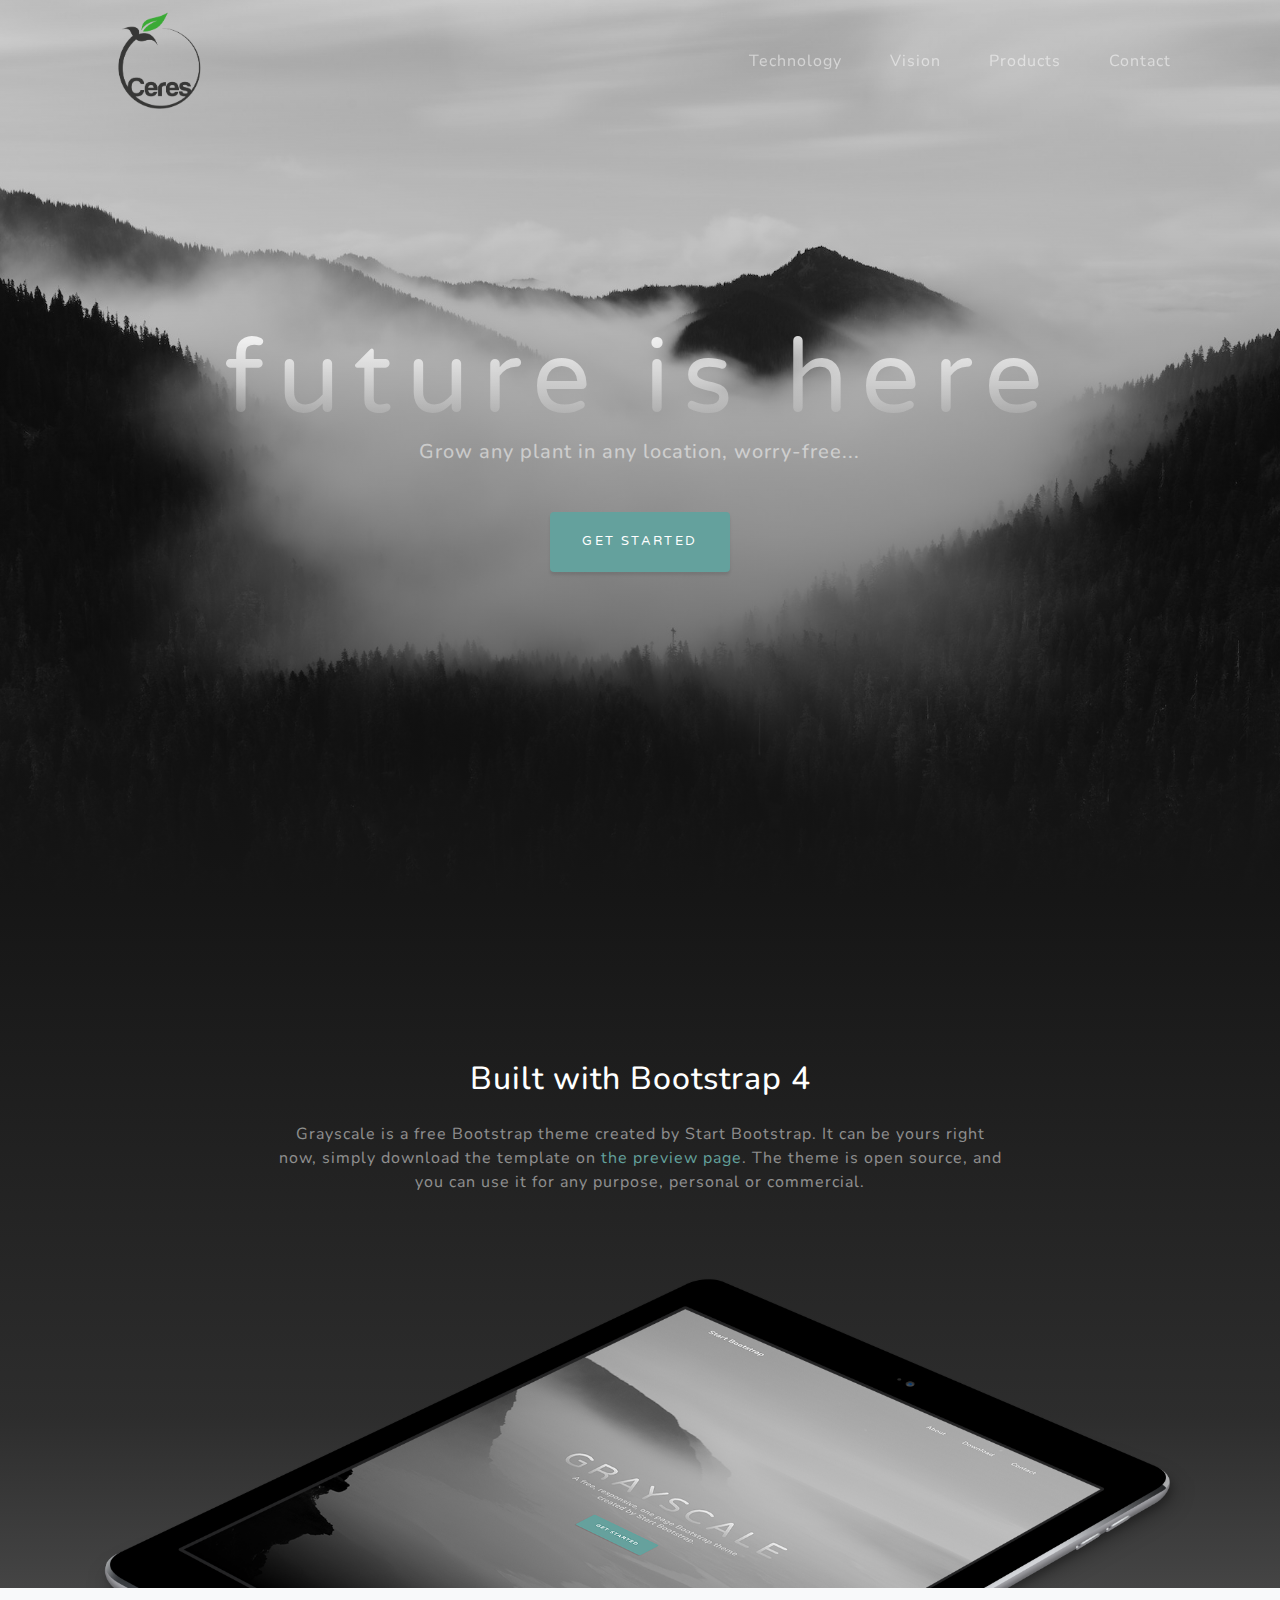
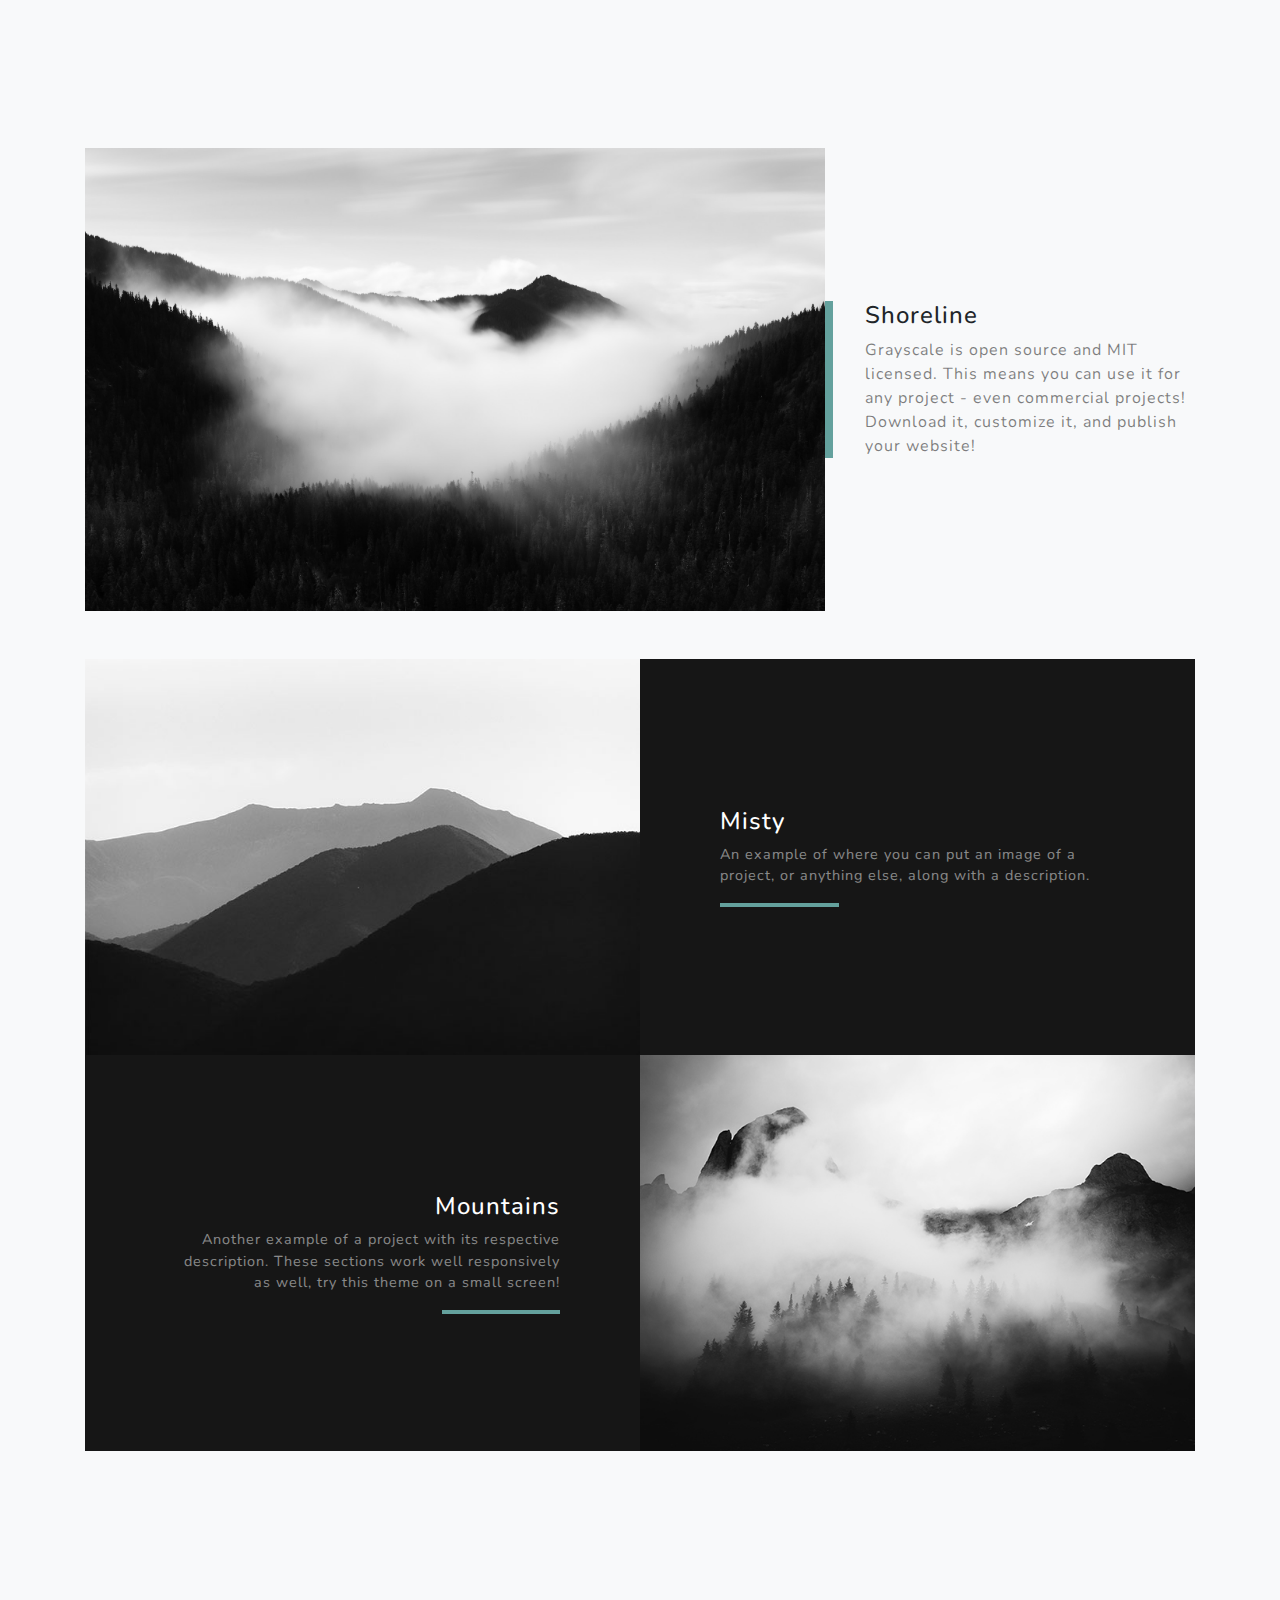
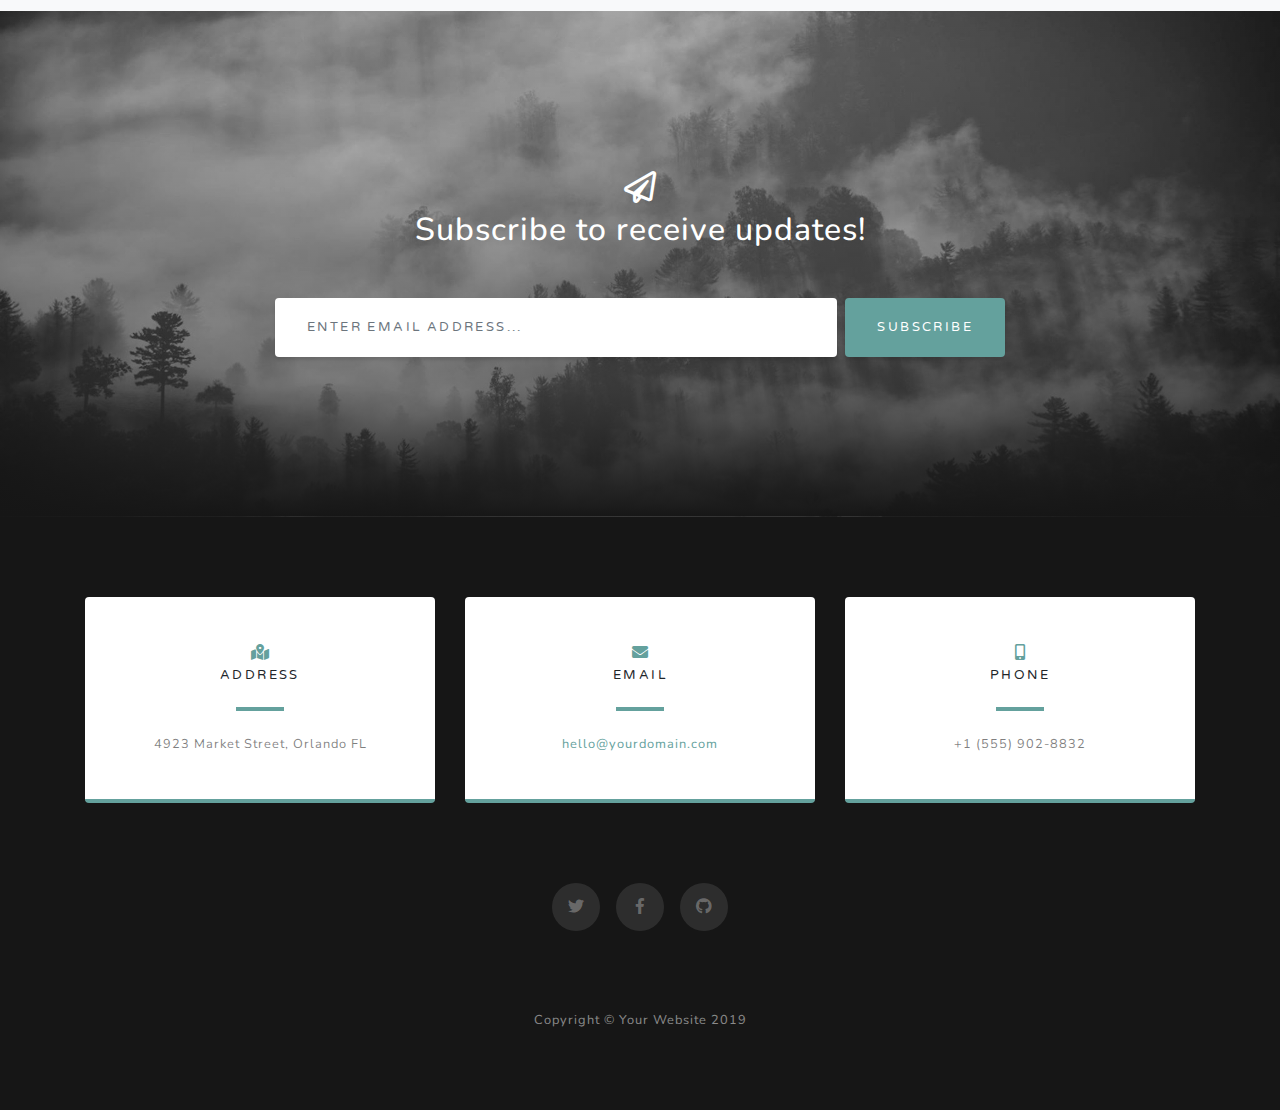
==== commit cfd2b6c5: "Update index_2.html" ====
--- a/index_2.html
+++ b/index_2.html
@@ -57,7 +57,7 @@
     <div class="container d-flex h-100 align-items-center">
       <div class="mx-auto text-center">
         <h1 class="mx-auto my-0 text-lowercase">future is here</h1>
-        <h2 class="text-white-50 mx-auto mt-2 mb-5">A free, responsive, one page Bootstrap theme created by Start Bootstrap.</h2>
+        <h2 class="text-white-50 mx-auto mt-2 mb-5">Grow any plant in any location, worry-free...</h2>
         <a href="#about" class="btn btn-primary js-scroll-trigger">Get Started</a>
       </div>
     </div>
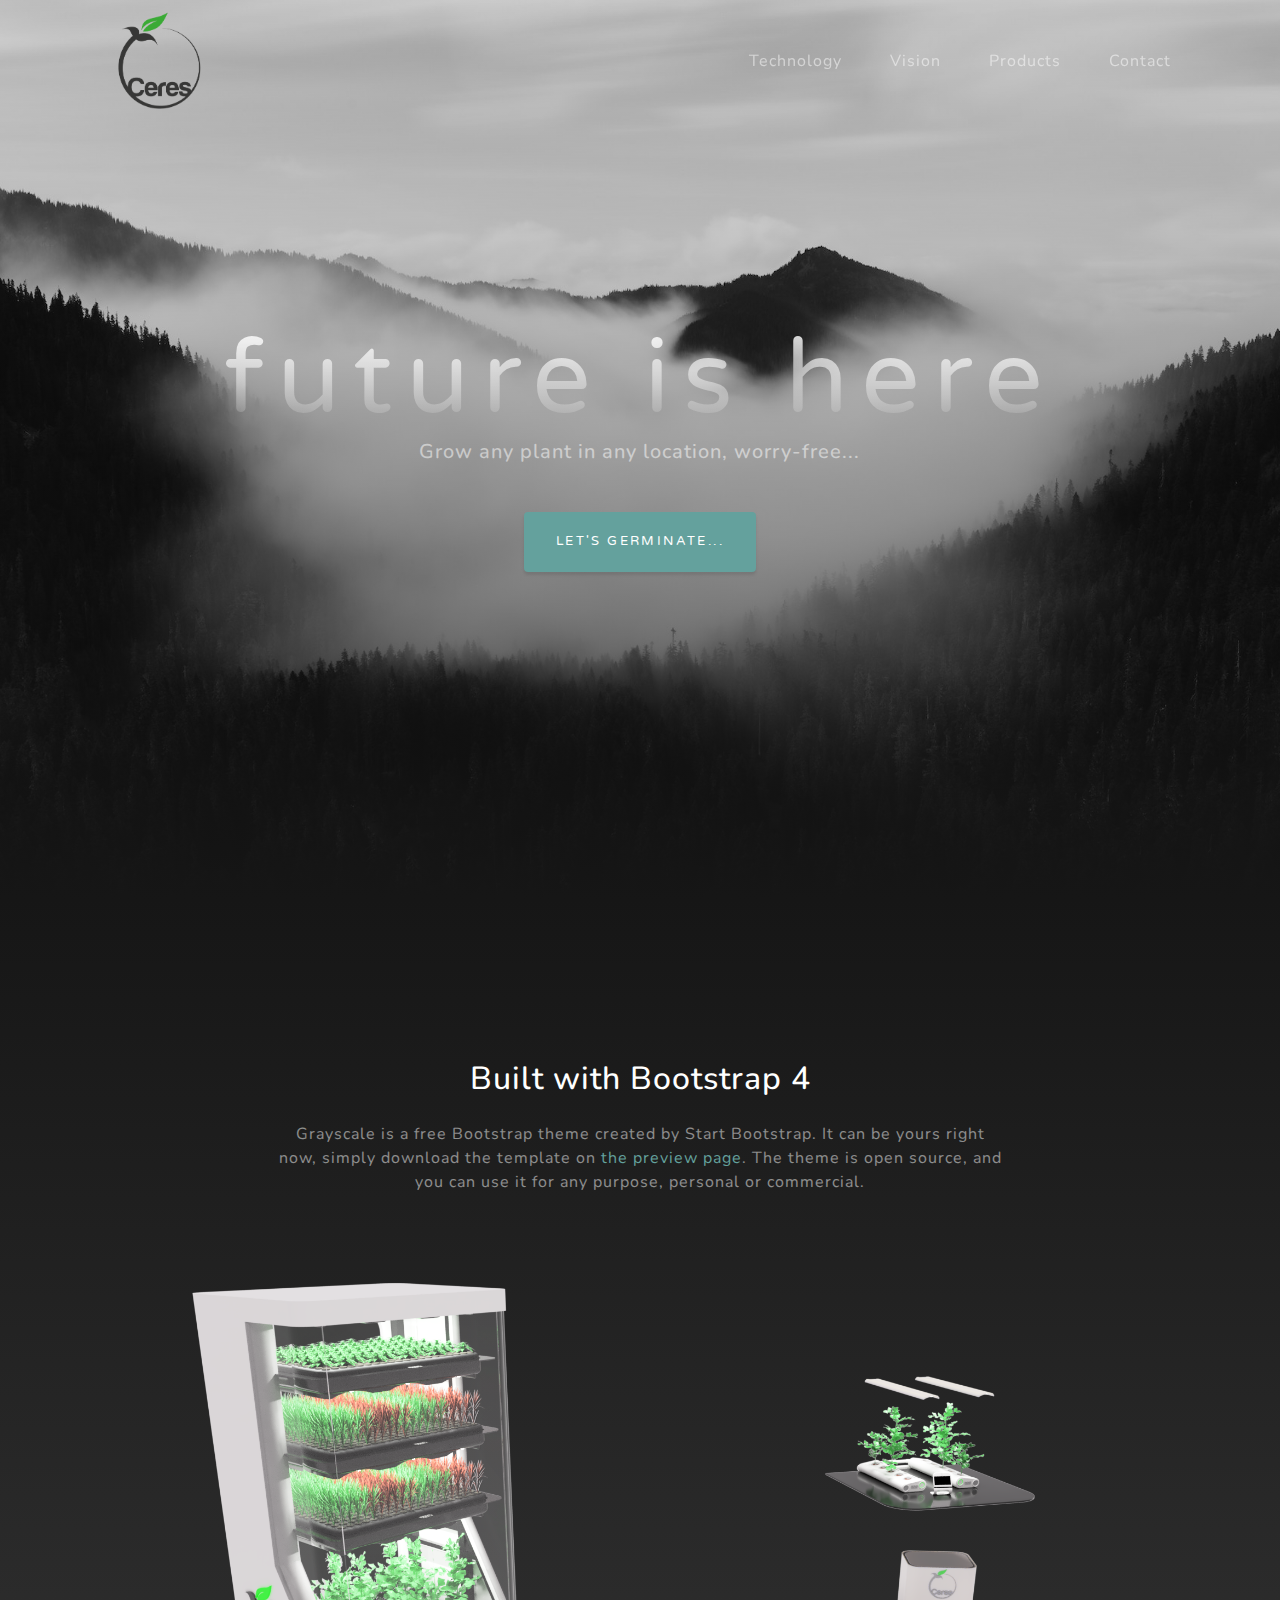
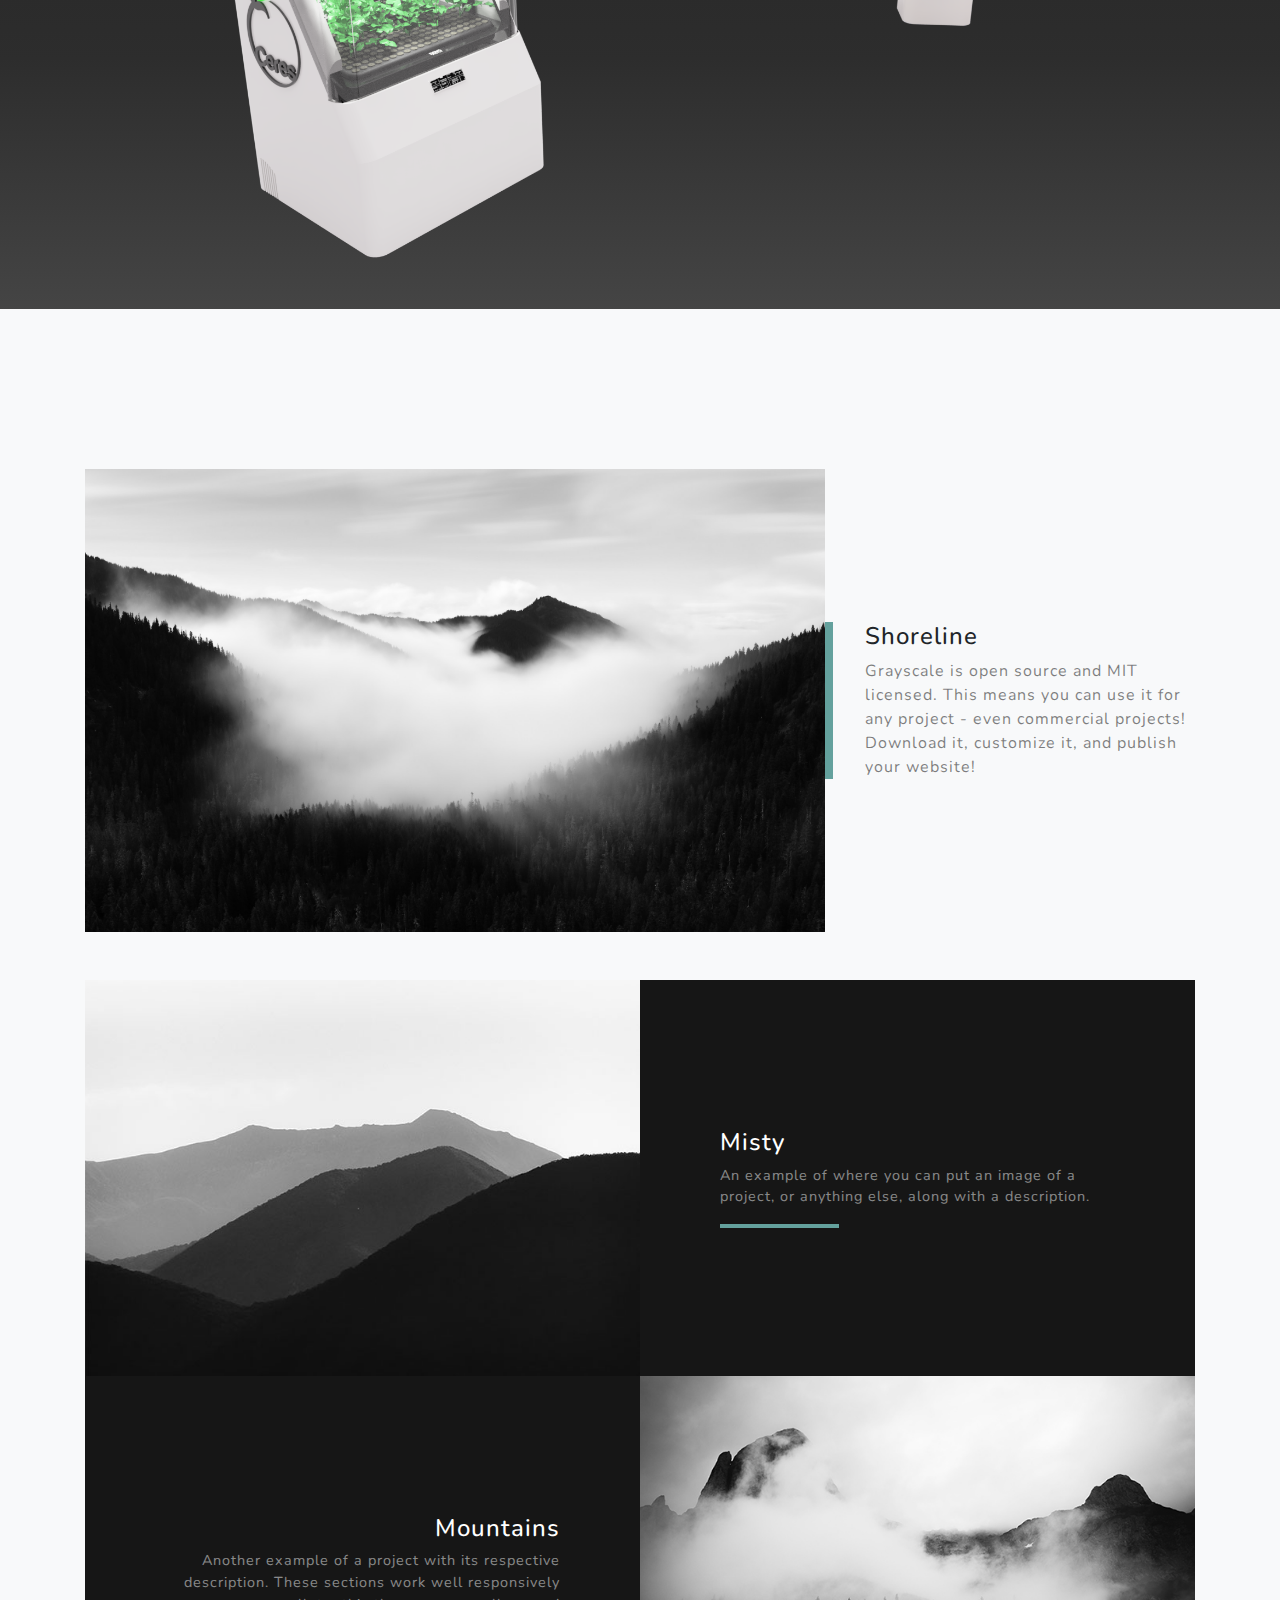
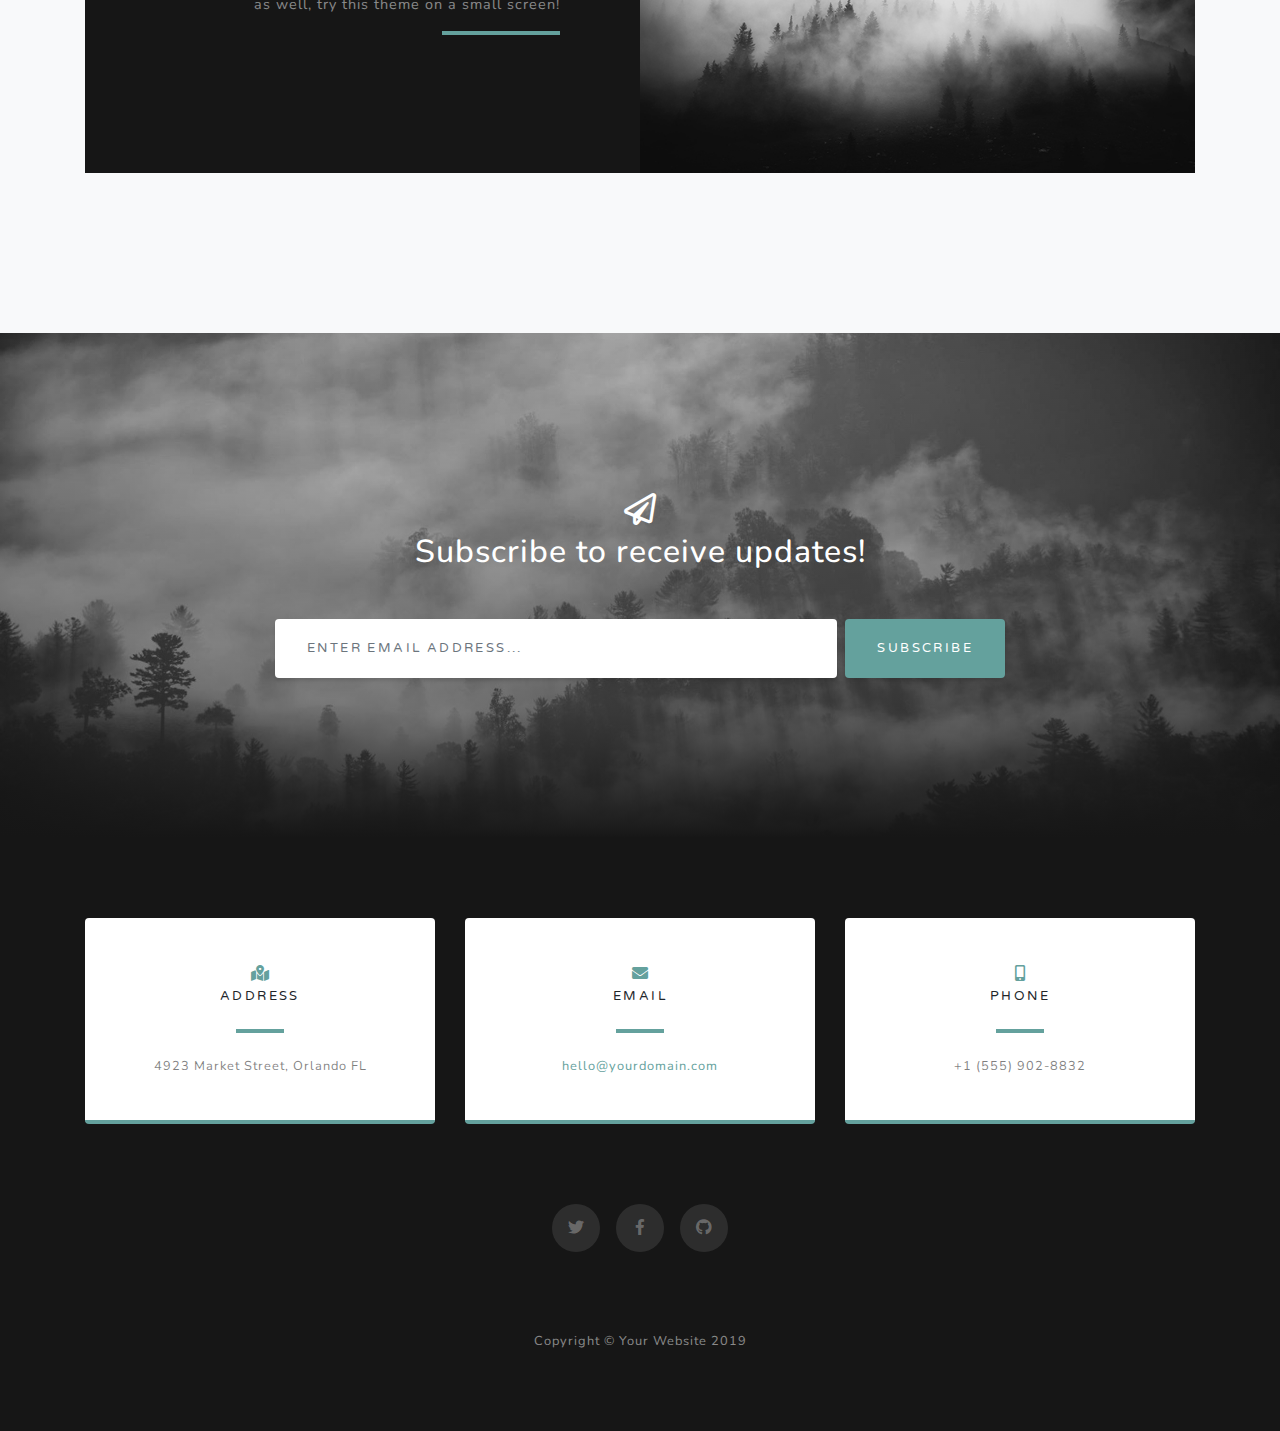
==== commit de88b530: "asd" ====
--- a/index_2.html
+++ b/index_2.html
@@ -28,7 +28,7 @@
   <!-- Navigation -->
   <nav class="navbar navbar-expand-lg navbar-light fixed-top" id="mainNav">
     <div class="container">
-      <a class="navbar-brand js-scroll-trigger" href="#page-top"><img src="ceres.png" width="150px" alt=""></a>
+      <a class="navbar-brand js-scroll-trigger" href="#page-top"><img src="img/ceres.png" width="150px" alt=""></a>
       <button class="navbar-toggler navbar-toggler-right" type="button" data-toggle="collapse" data-target="#navbarResponsive" aria-controls="navbarResponsive" aria-expanded="false" aria-label="Toggle navigation">
         Menu
         <i class="fas fa-bars"></i>
@@ -58,7 +58,7 @@
       <div class="mx-auto text-center">
         <h1 class="mx-auto my-0 text-lowercase">future is here</h1>
         <h2 class="text-white-50 mx-auto mt-2 mb-5">Grow any plant in any location, worry-free...</h2>
-        <a href="#about" class="btn btn-primary js-scroll-trigger">Get Started</a>
+        <a href="#about" class="btn btn-primary js-scroll-trigger">Let's germinate...</a>
       </div>
     </div>
   </header>
@@ -73,7 +73,7 @@
             <a href="http://startbootstrap.com/template-overviews/grayscale/">the preview page</a>. The theme is open source, and you can use it for any purpose, personal or commercial.</p>
         </div>
       </div>
-      <img src="img/ipad.png" class="img-fluid" alt="">
+      <img src="img\ceres_concept_designv1.png" class="img-fluid" alt="">
     </div>
   </section>
 
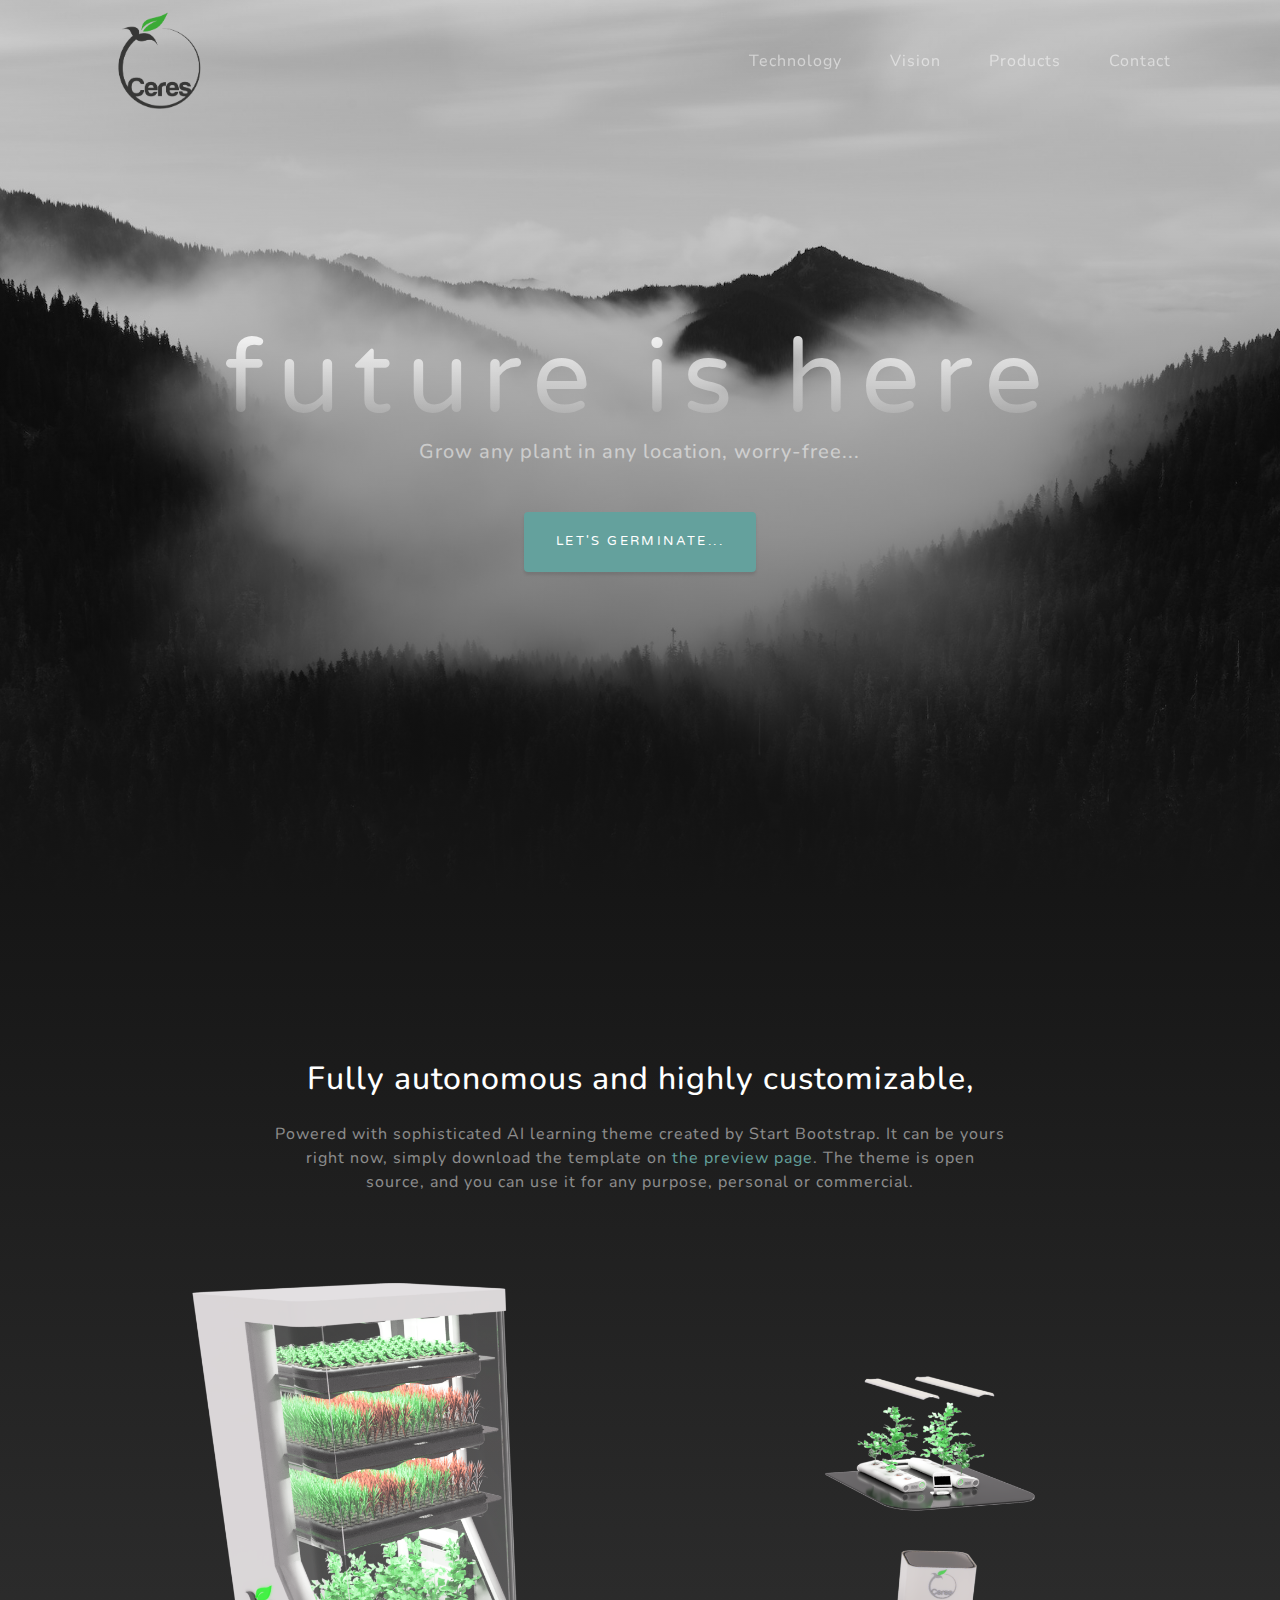
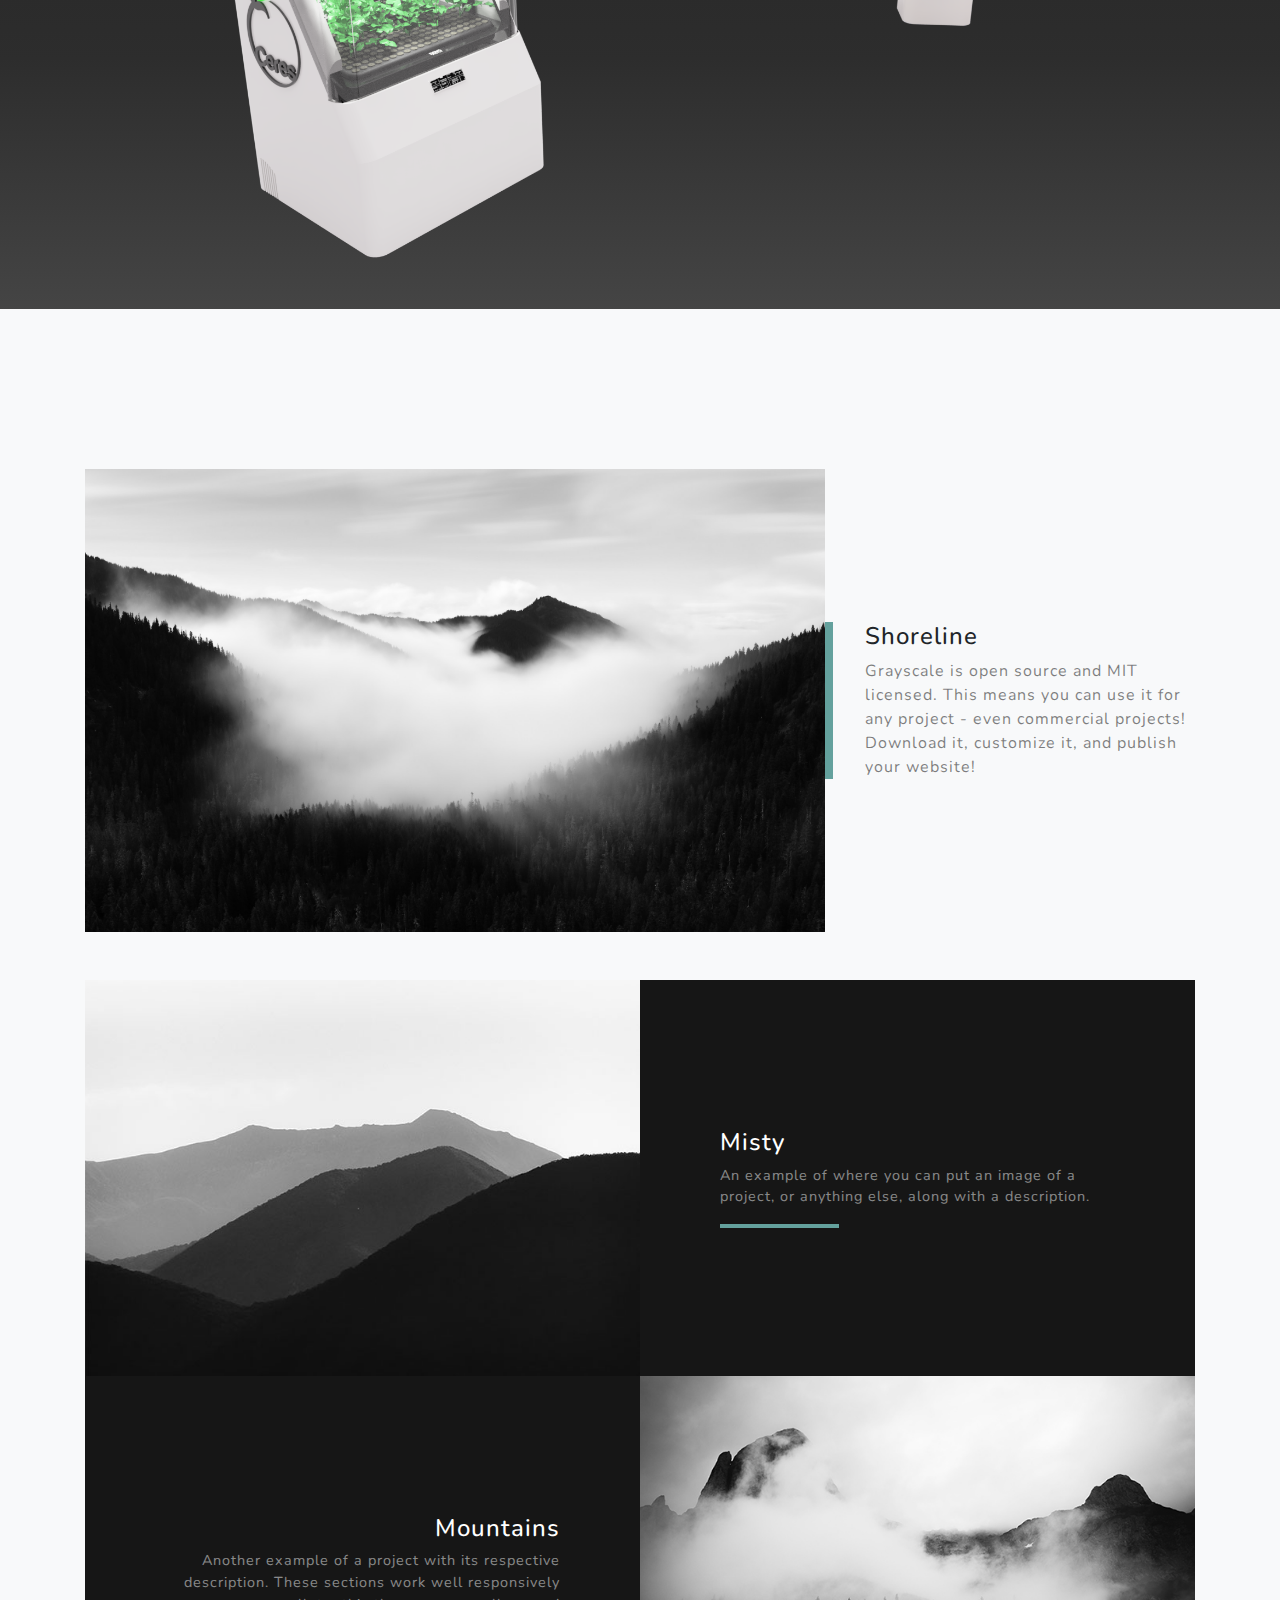
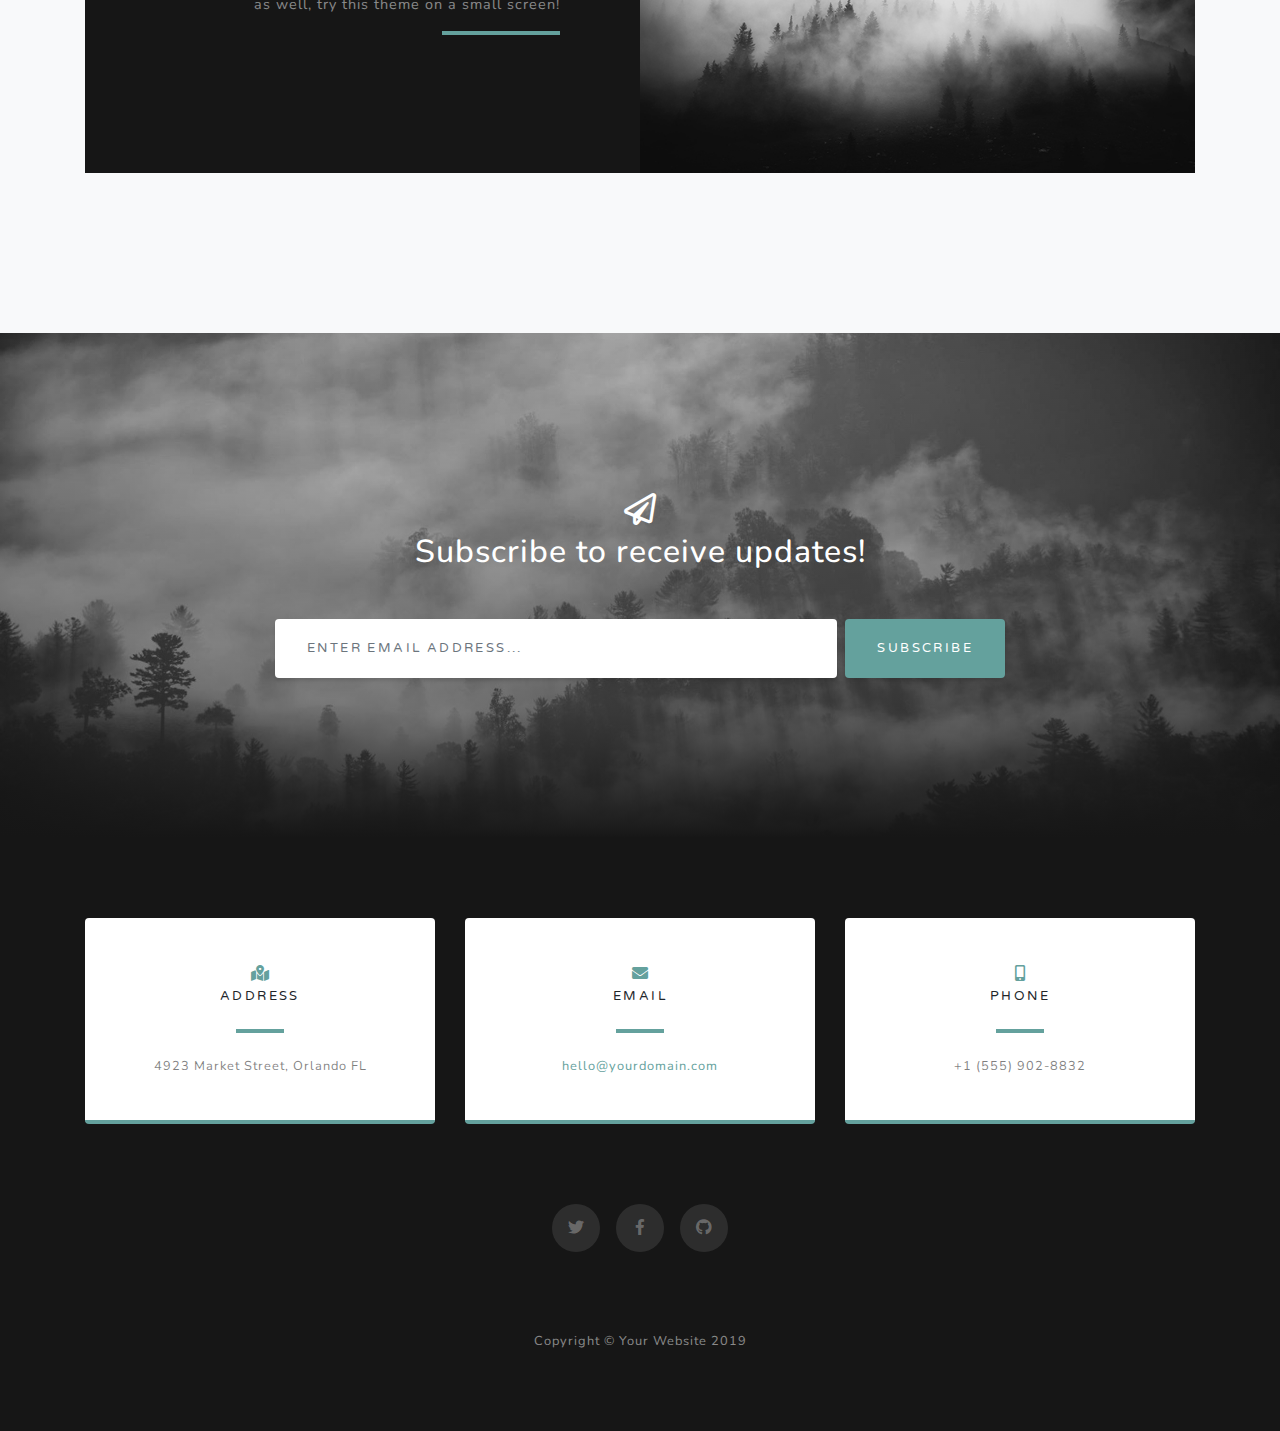
==== commit 57cb46ef: "Update index_2.html" ====
--- a/index_2.html
+++ b/index_2.html
@@ -58,18 +58,18 @@
       <div class="mx-auto text-center">
         <h1 class="mx-auto my-0 text-lowercase">future is here</h1>
         <h2 class="text-white-50 mx-auto mt-2 mb-5">Grow any plant in any location, worry-free...</h2>
-        <a href="#about" class="btn btn-primary js-scroll-trigger">Let's germinate...</a>
+        <a href="#techno" class="btn btn-primary js-scroll-trigger">Let's germinate...</a>
       </div>
     </div>
   </header>
 
-  <!-- About Section -->
-  <section id="about" class="about-section text-center">
+  <!-- Techno Section -->
+  <section id="techno" class="about-section text-center">
     <div class="container">
       <div class="row">
         <div class="col-lg-8 mx-auto">
-          <h2 class="text-white mb-4">Built with Bootstrap 4</h2>
-          <p class="text-white-50">Grayscale is a free Bootstrap theme created by Start Bootstrap. It can be yours right now, simply download the template on
+          <h2 class="text-white mb-4">Fully autonomous and highly customizable,</h2>
+          <p class="text-white-50">Powered with sophisticated AI learning theme created by Start Bootstrap. It can be yours right now, simply download the template on
             <a href="http://startbootstrap.com/template-overviews/grayscale/">the preview page</a>. The theme is open source, and you can use it for any purpose, personal or commercial.</p>
         </div>
       </div>
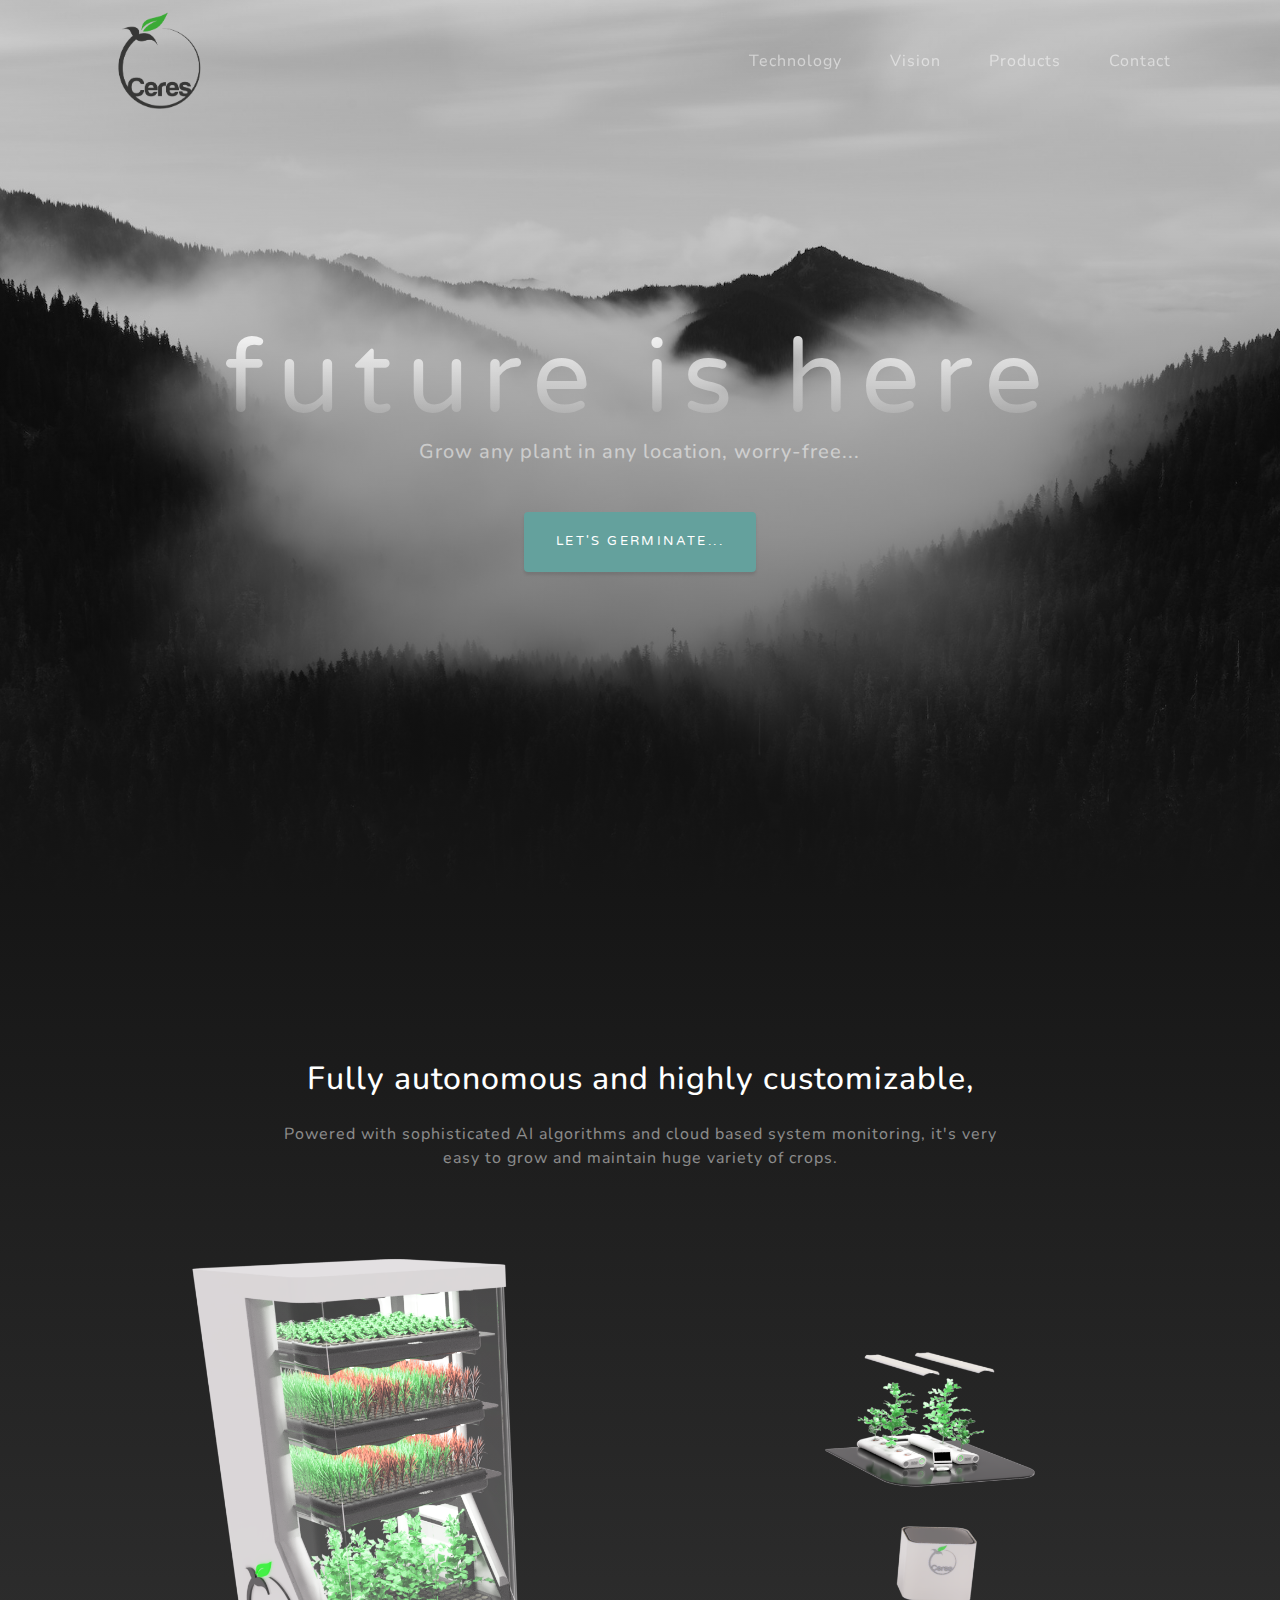
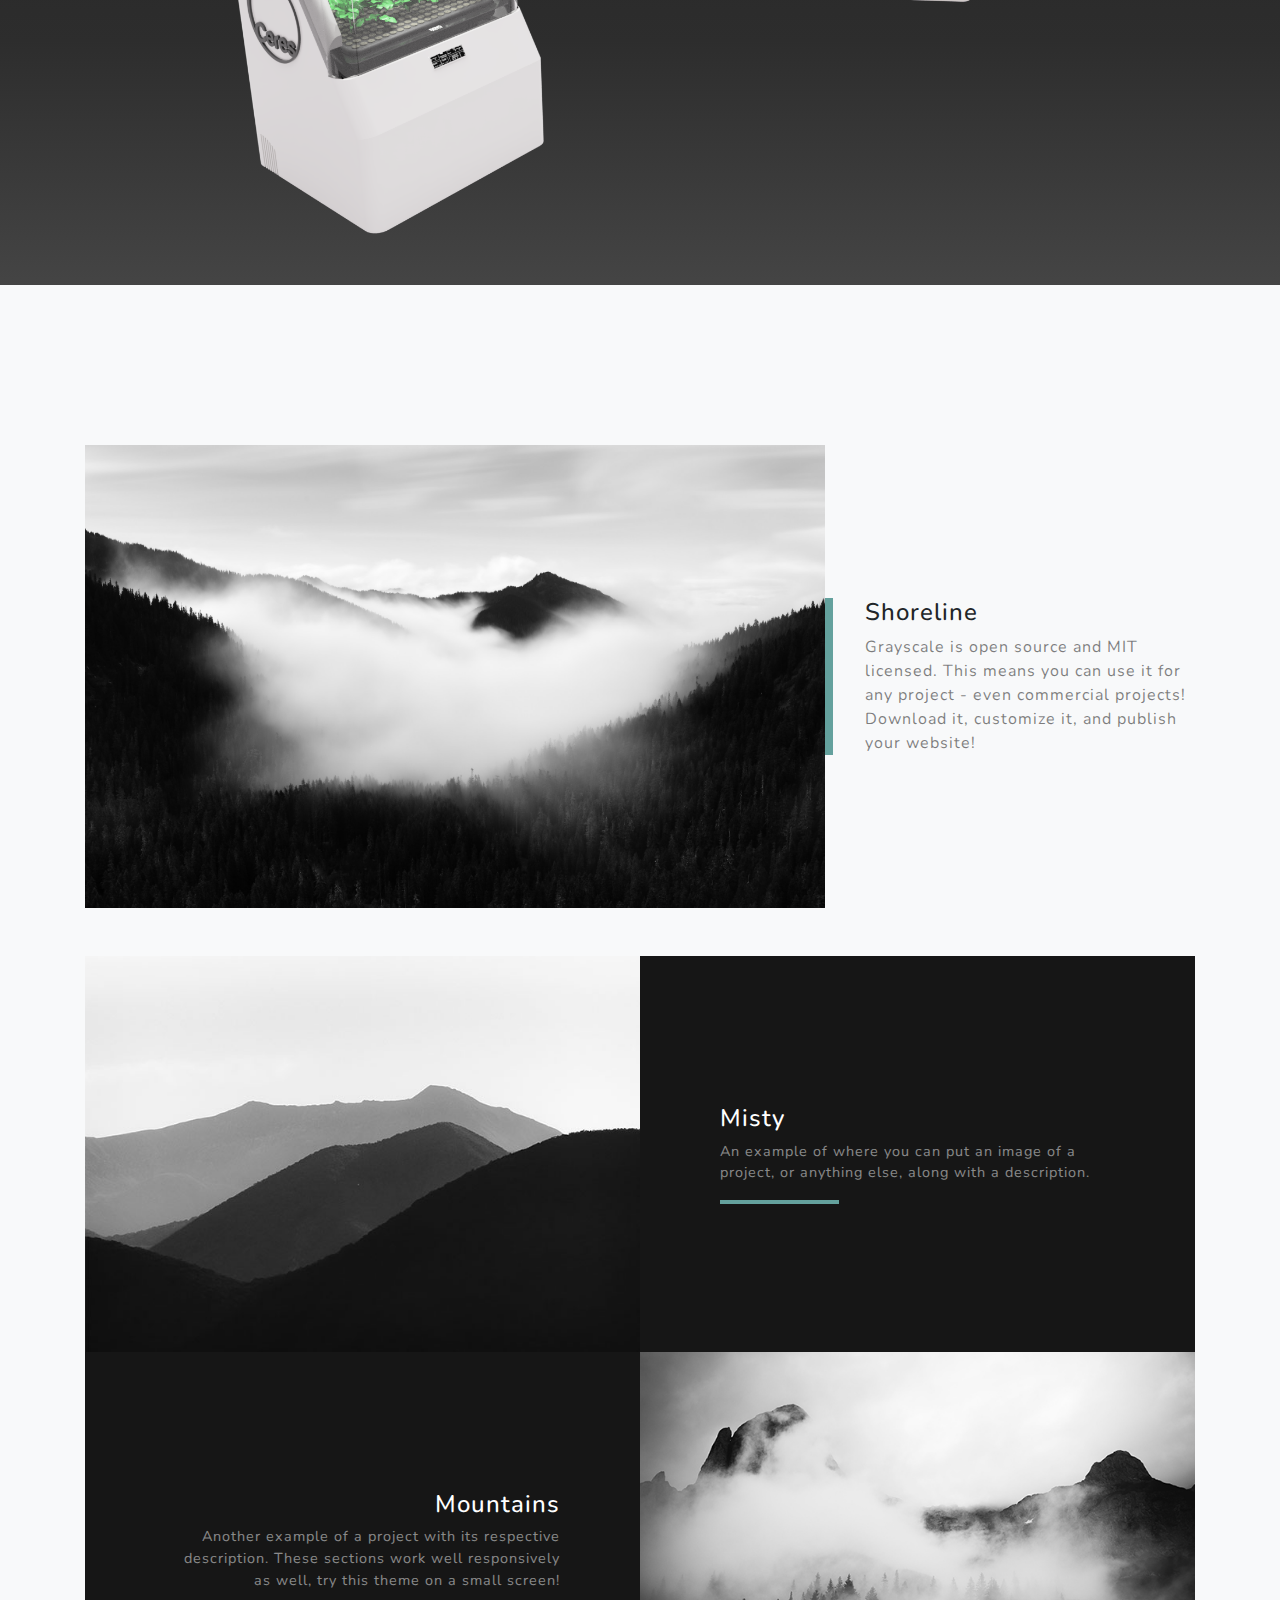
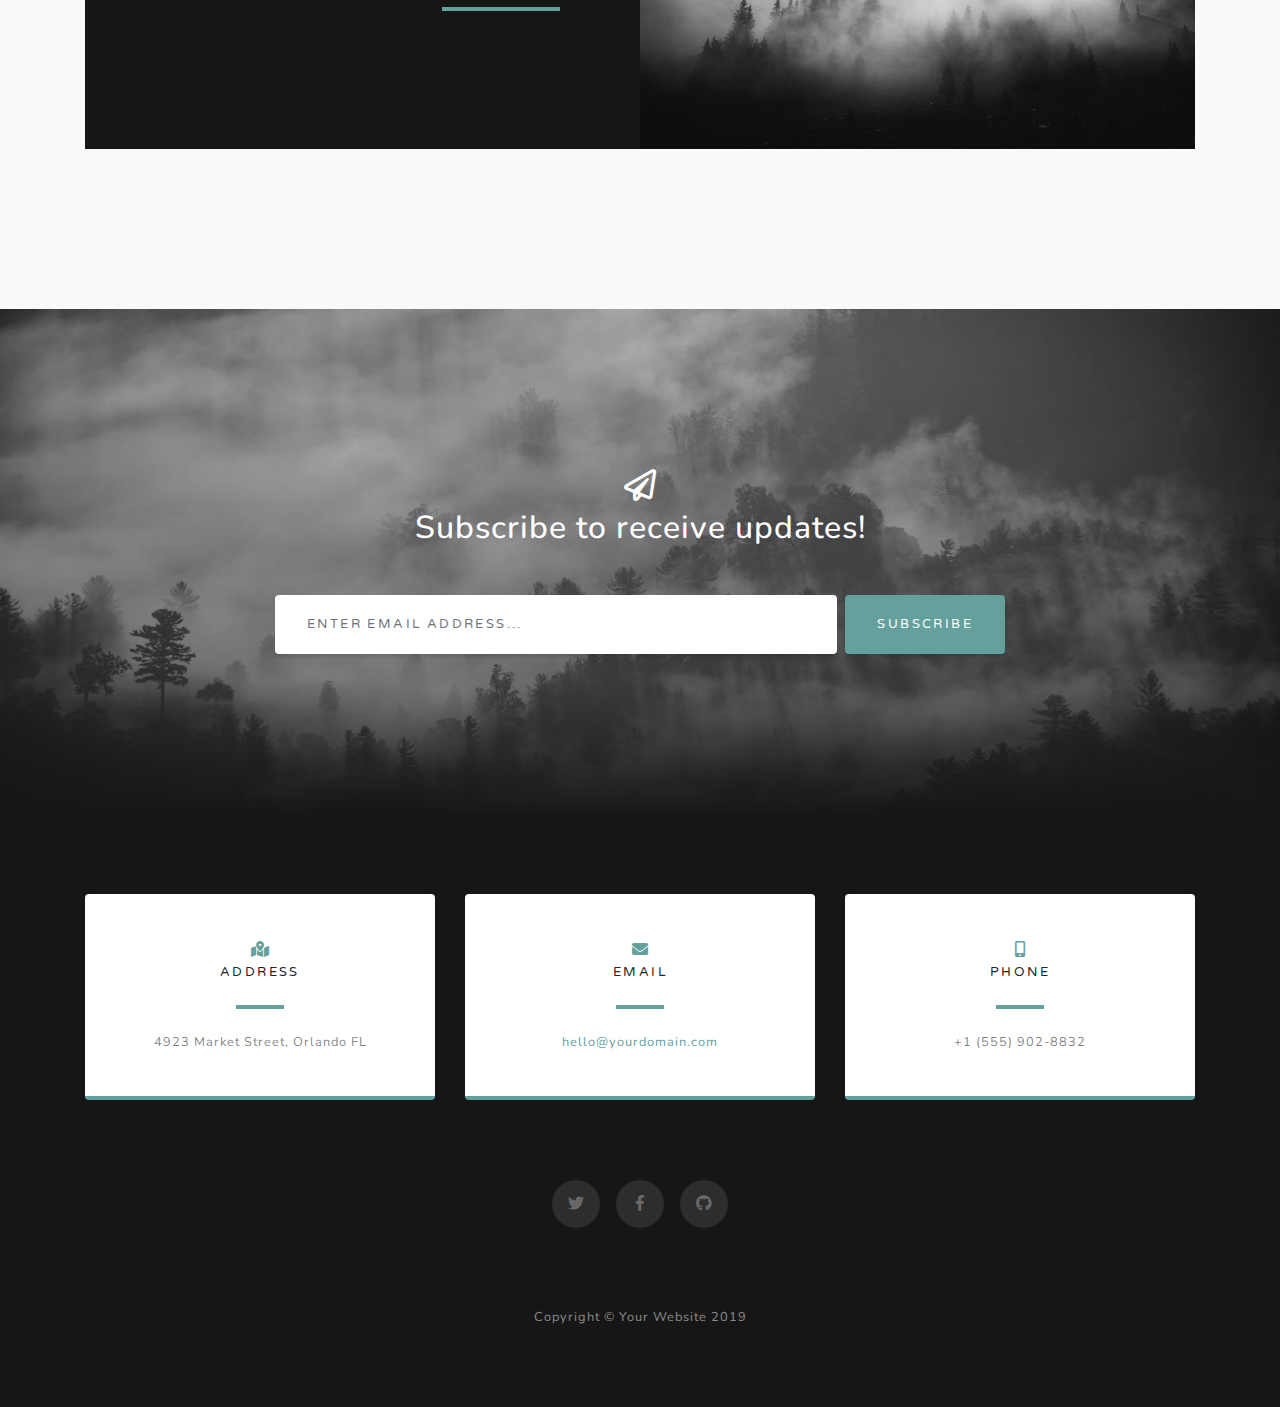
==== commit 32ebaf12: "Update index_2.html" ====
--- a/index_2.html
+++ b/index_2.html
@@ -69,8 +69,7 @@
       <div class="row">
         <div class="col-lg-8 mx-auto">
           <h2 class="text-white mb-4">Fully autonomous and highly customizable,</h2>
-          <p class="text-white-50">Powered with sophisticated AI learning theme created by Start Bootstrap. It can be yours right now, simply download the template on
-            <a href="http://startbootstrap.com/template-overviews/grayscale/">the preview page</a>. The theme is open source, and you can use it for any purpose, personal or commercial.</p>
+          <p class="text-white-50">Powered with sophisticated AI algorithms and cloud based system monitoring, it's very easy to grow and maintain huge variety of crops.</p>
         </div>
       </div>
       <img src="img\ceres_concept_designv1.png" class="img-fluid" alt="">
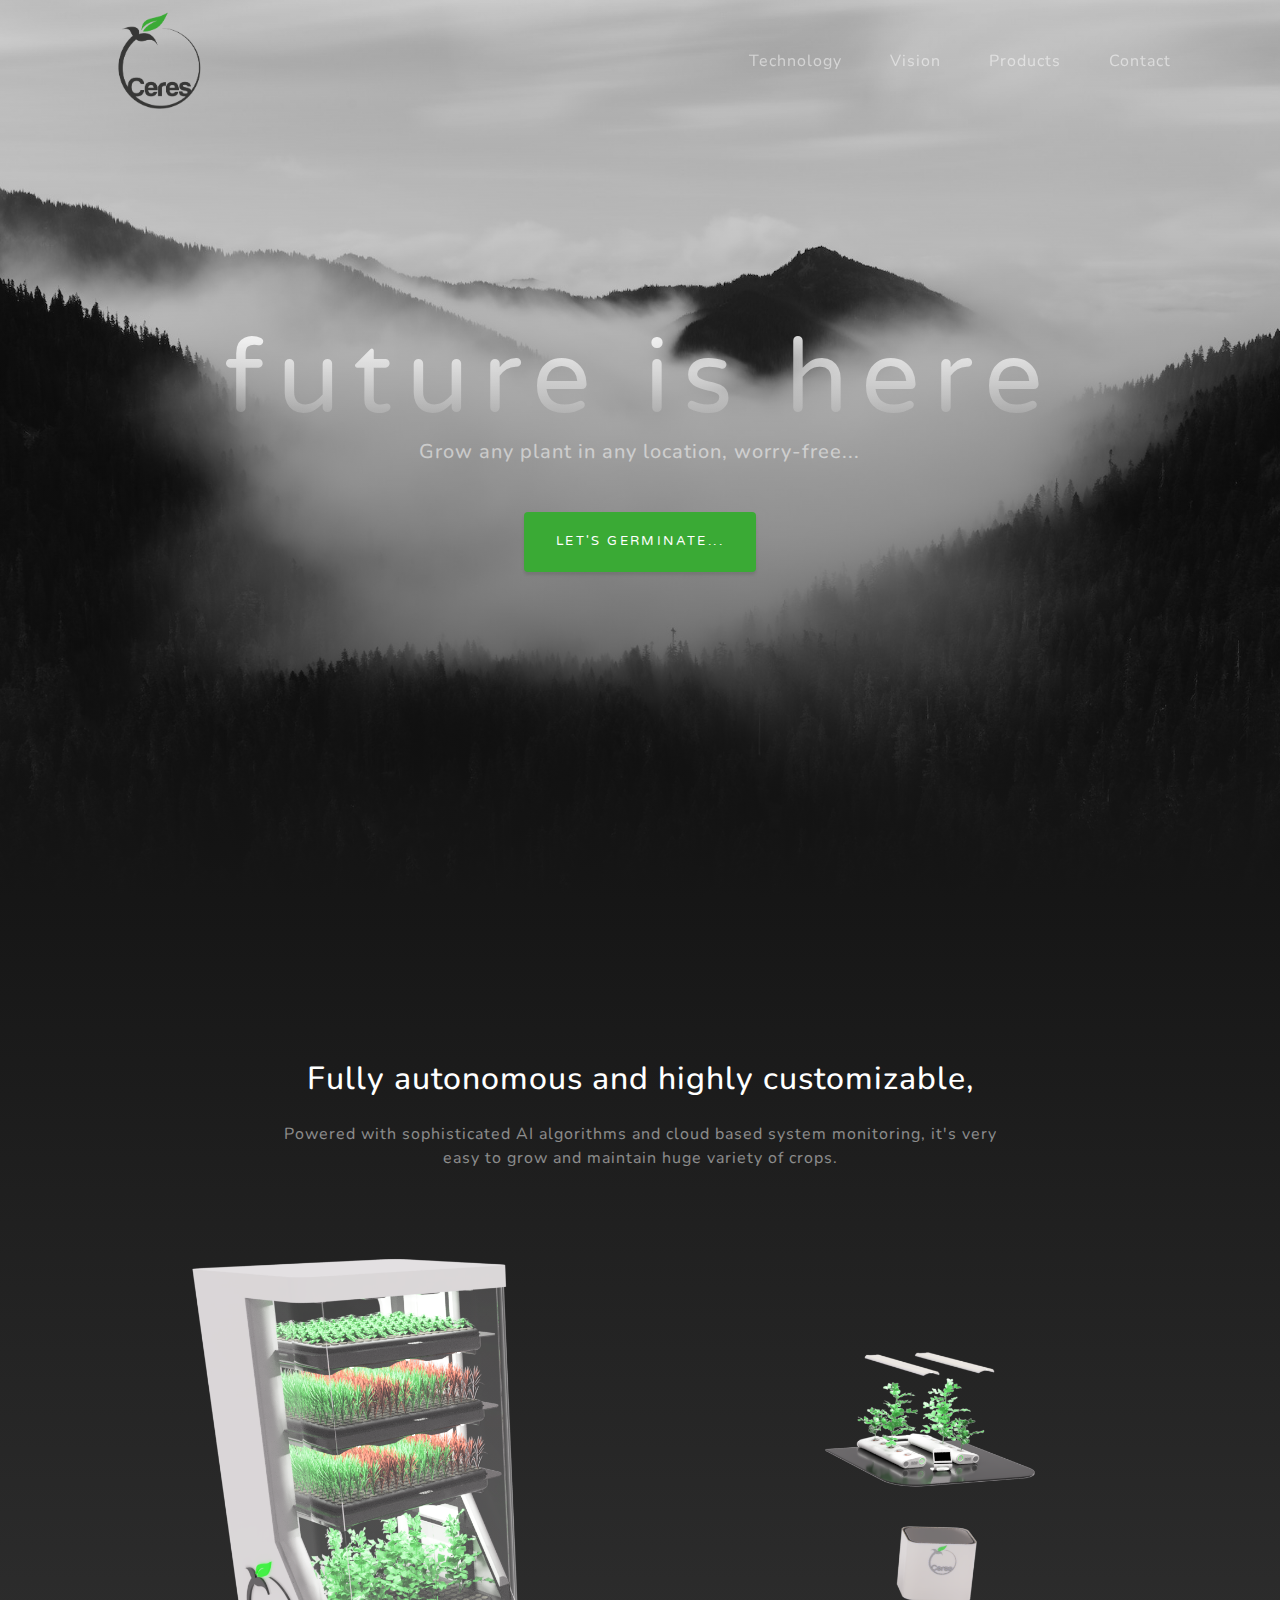
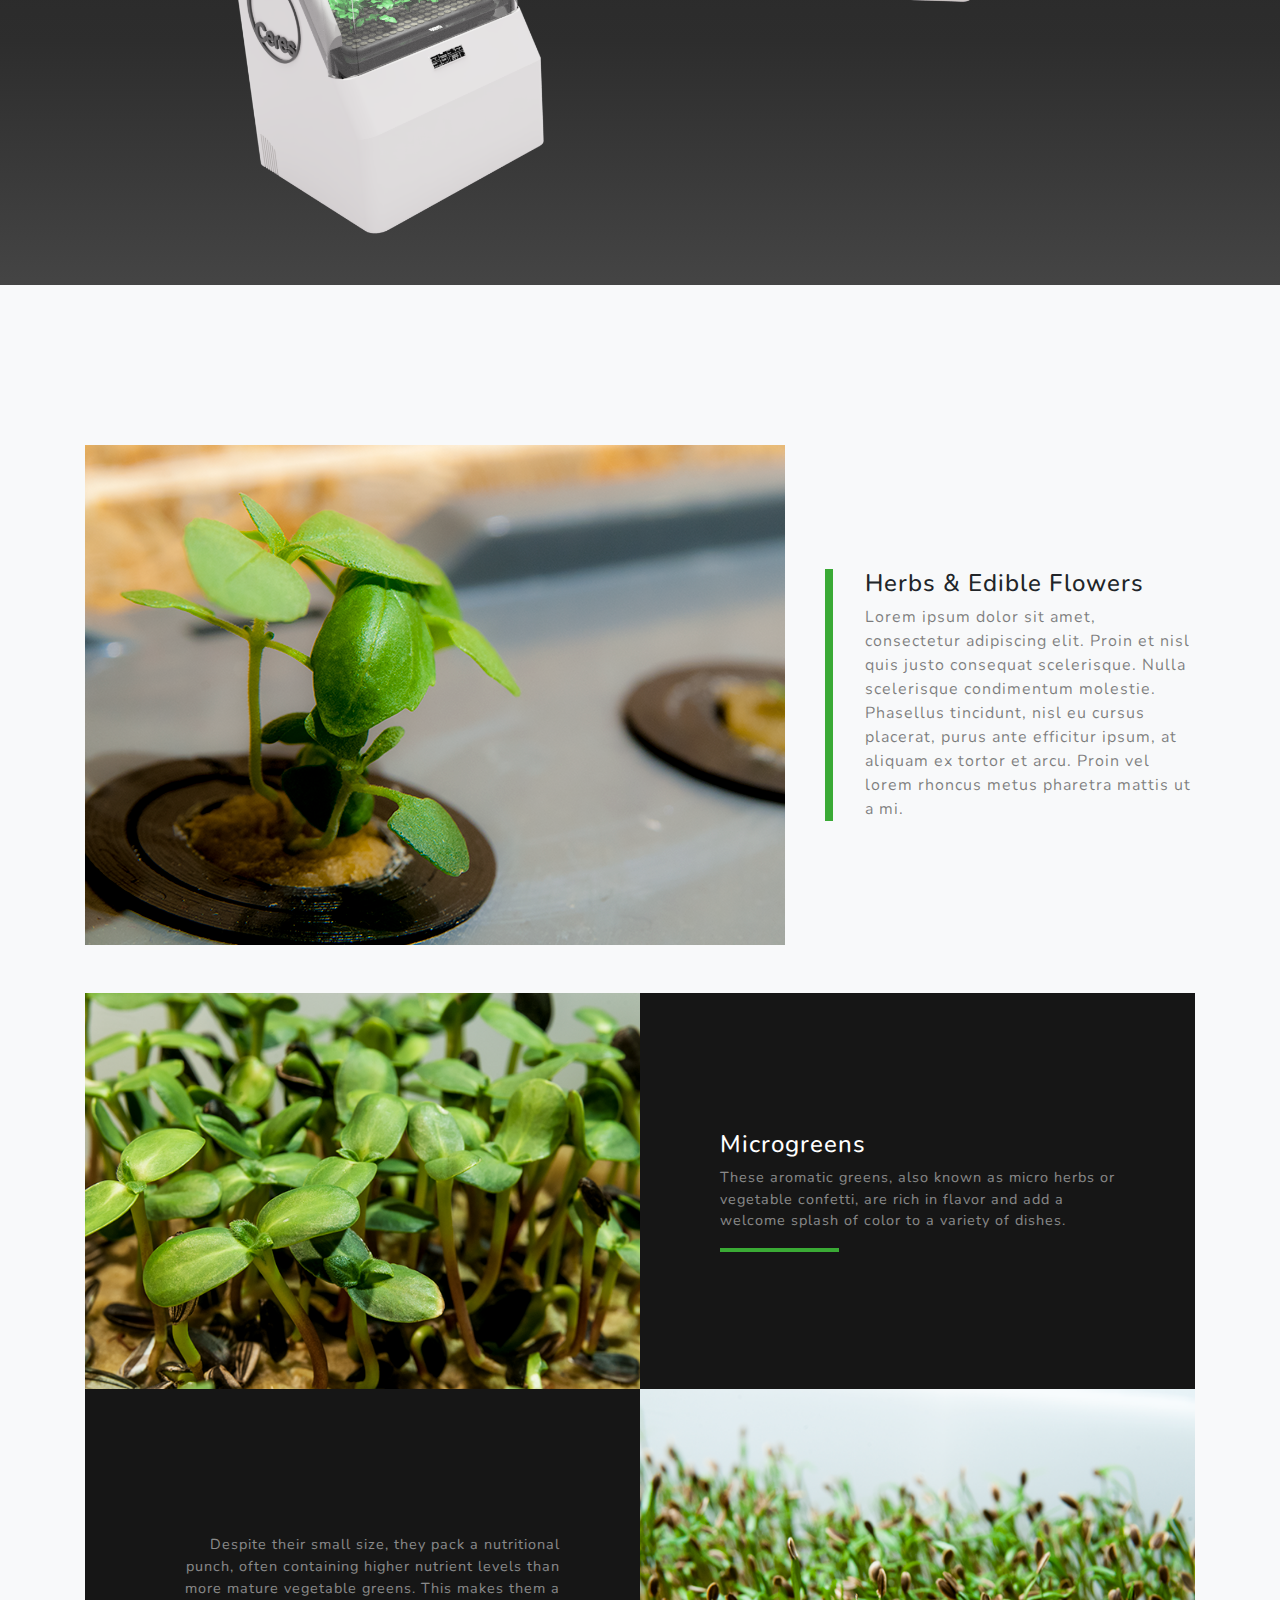
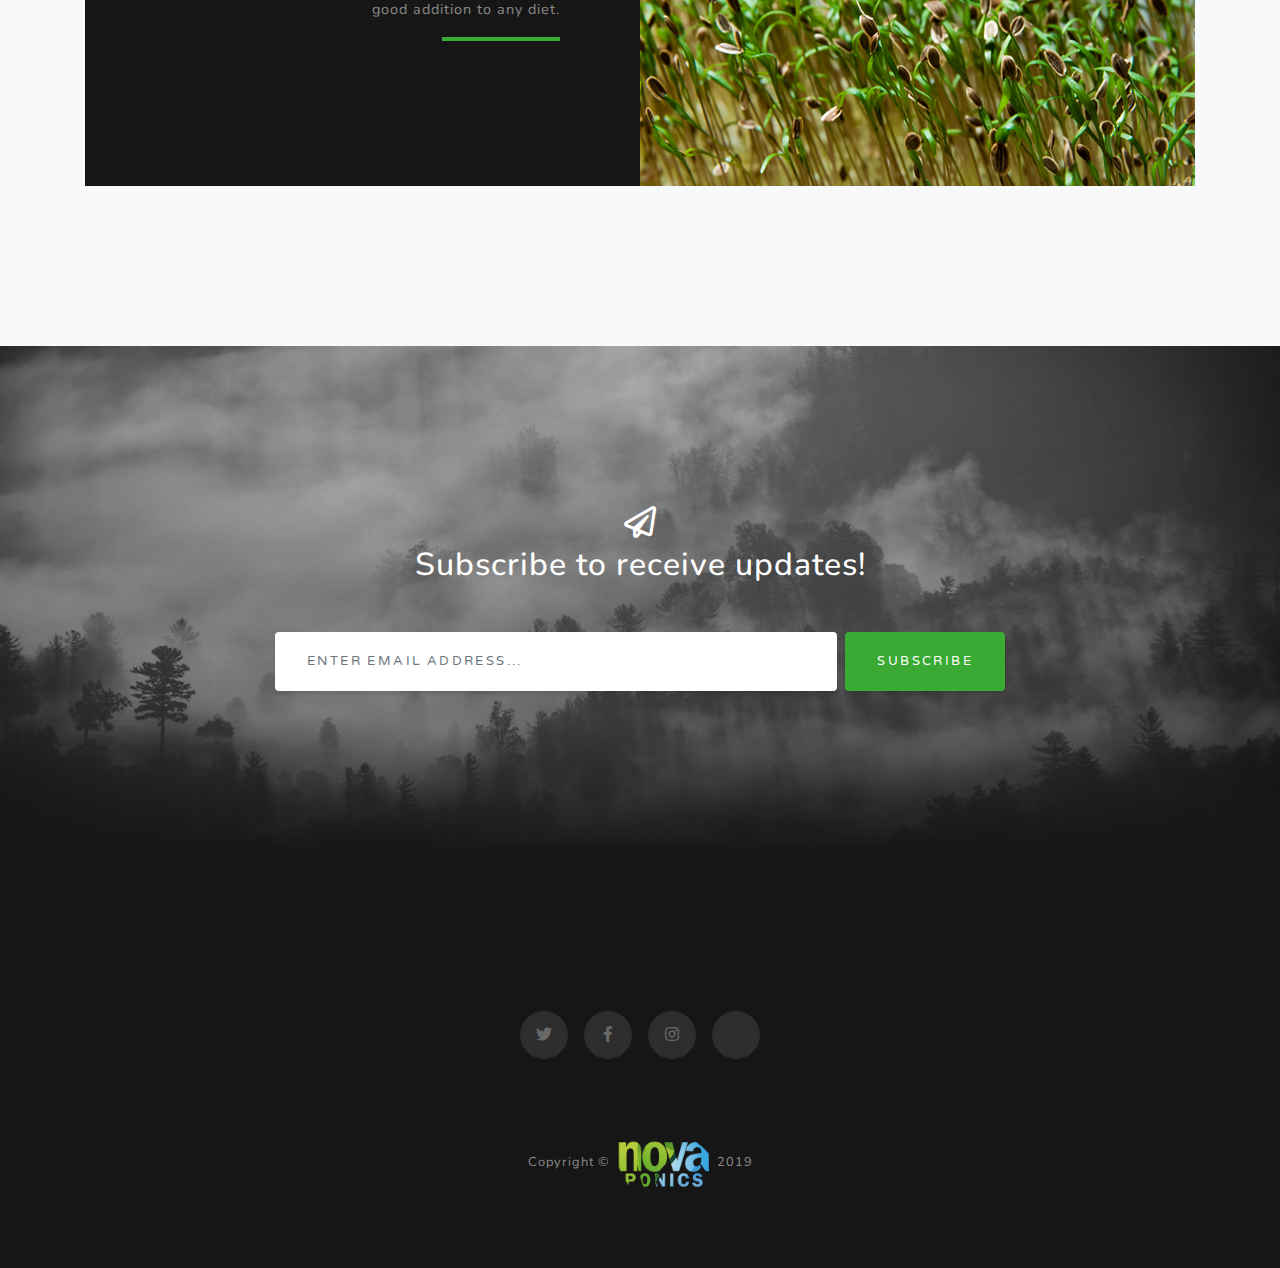
==== commit 3bd3bb3a: "asd" ====
--- a/index_2.html
+++ b/index_2.html
@@ -77,18 +77,18 @@
   </section>
 
   <!-- Projects Section -->
-  <section id="projects" class="projects-section bg-light">
+  <section id="products" class="projects-section bg-light">
     <div class="container">
 
       <!-- Featured Project Row -->
       <div class="row align-items-center no-gutters mb-4 mb-lg-5">
         <div class="col-xl-8 col-lg-7">
-          <img class="img-fluid mb-3 mb-lg-0" src="img/bg-masthead.jpg" alt="">
+          <img class="img-fluid mb-3 mb-lg-0" src="img/ceres_herbs2.png" alt="">
         </div>
         <div class="col-xl-4 col-lg-5">
           <div class="featured-text text-center text-lg-left">
-            <h4>Shoreline</h4>
-            <p class="text-black-50 mb-0">Grayscale is open source and MIT licensed. This means you can use it for any project - even commercial projects! Download it, customize it, and publish your website!</p>
+            <h4>Herbs & Edible Flowers</h4>
+            <p class="text-black-50 mb-0">Lorem ipsum dolor sit amet, consectetur adipiscing elit. Proin et nisl quis justo consequat scelerisque. Nulla scelerisque condimentum molestie. Phasellus tincidunt, nisl eu cursus placerat, purus ante efficitur ipsum, at aliquam ex tortor et arcu. Proin vel lorem rhoncus metus pharetra mattis ut a mi.</p>
           </div>
         </div>
       </div>
@@ -96,14 +96,14 @@
       <!-- Project One Row -->
       <div class="row justify-content-center no-gutters mb-5 mb-lg-0">
         <div class="col-lg-6">
-          <img class="img-fluid" src="img/demo-image-01.jpg" alt="">
+          <img class="img-fluid" src="img/ceres_microgreen.png" alt="">
         </div>
         <div class="col-lg-6">
           <div class="bg-black text-center h-100 project">
             <div class="d-flex h-100">
               <div class="project-text w-100 my-auto text-center text-lg-left">
-                <h4 class="text-white">Misty</h4>
-                <p class="mb-0 text-white-50">An example of where you can put an image of a project, or anything else, along with a description.</p>
+                <h4 class="text-white">Microgreens</h4>
+                <p class="mb-0 text-white-50">These aromatic greens, also known as micro herbs or vegetable confetti, are rich in flavor and add a welcome splash of color to a variety of dishes.</p>
                 <hr class="d-none d-lg-block mb-0 ml-0">
               </div>
             </div>
@@ -114,14 +114,13 @@
       <!-- Project Two Row -->
       <div class="row justify-content-center no-gutters">
         <div class="col-lg-6">
-          <img class="img-fluid" src="img/demo-image-02.jpg" alt="">
+          <img class="img-fluid" src="img/ceres_microgreen2.png" alt="">
         </div>
         <div class="col-lg-6 order-lg-first">
           <div class="bg-black text-center h-100 project">
             <div class="d-flex h-100">
               <div class="project-text w-100 my-auto text-center text-lg-right">
-                <h4 class="text-white">Mountains</h4>
-                <p class="mb-0 text-white-50">Another example of a project with its respective description. These sections work well responsively as well, try this theme on a small screen!</p>
+                <p class="mb-0 text-white-50">Despite their small size, they pack a nutritional punch, often containing higher nutrient levels than more mature vegetable greens. This makes them a good addition to any diet.</p>
                 <hr class="d-none d-lg-block mb-0 mr-0">
               </div>
             </div>
@@ -155,44 +154,6 @@
   <section class="contact-section bg-black">
     <div class="container">
 
-      <div class="row">
-
-        <div class="col-md-4 mb-3 mb-md-0">
-          <div class="card py-4 h-100">
-            <div class="card-body text-center">
-              <i class="fas fa-map-marked-alt text-primary mb-2"></i>
-              <h4 class="text-uppercase m-0">Address</h4>
-              <hr class="my-4">
-              <div class="small text-black-50">4923 Market Street, Orlando FL</div>
-            </div>
-          </div>
-        </div>
-
-        <div class="col-md-4 mb-3 mb-md-0">
-          <div class="card py-4 h-100">
-            <div class="card-body text-center">
-              <i class="fas fa-envelope text-primary mb-2"></i>
-              <h4 class="text-uppercase m-0">Email</h4>
-              <hr class="my-4">
-              <div class="small text-black-50">
-                <a href="#">hello@yourdomain.com</a>
-              </div>
-            </div>
-          </div>
-        </div>
-
-        <div class="col-md-4 mb-3 mb-md-0">
-          <div class="card py-4 h-100">
-            <div class="card-body text-center">
-              <i class="fas fa-mobile-alt text-primary mb-2"></i>
-              <h4 class="text-uppercase m-0">Phone</h4>
-              <hr class="my-4">
-              <div class="small text-black-50">+1 (555) 902-8832</div>
-            </div>
-          </div>
-        </div>
-      </div>
-
       <div class="social d-flex justify-content-center">
         <a href="#" class="mx-2">
           <i class="fab fa-twitter"></i>
@@ -201,7 +162,10 @@
           <i class="fab fa-facebook-f"></i>
         </a>
         <a href="#" class="mx-2">
-          <i class="fab fa-github"></i>
+          <i class="fab fa-instagram"></i>
+        </a>
+        <a href="mailto:grow@ceres.im" class="mx-2">
+          <i class="fab fa-envelope"></i>
         </a>
       </div>
 
@@ -211,7 +175,7 @@
   <!-- Footer -->
   <footer class="bg-black small text-center text-white-50">
     <div class="container">
-      Copyright &copy; Your Website 2019
+      Copyright &copy; <a href="http://novaponics.com/"><img src="img/logo_novaponics.png" width="100px"></a> 2019
     </div>
   </footer>
 
--- a/css/grayscale.min.css
+++ b/css/grayscale.min.css
@@ -2,4 +2,4 @@
  * Start Bootstrap - Grayscale v5.0.5 (https://startbootstrap.com/template-overviews/grayscale)
  * Copyright 2013-2019 Start Bootstrap
  * Licensed under MIT (https://github.com/BlackrockDigital/startbootstrap-grayscale/blob/master/LICENSE)
- */#mainNav{min-height:56px;background-color:#fff}#mainNav .navbar-toggler{font-size:80%;padding:.75rem;color:#64a19d;border:1px solid #64a19d}#mainNav .navbar-toggler:focus{outline:0}#mainNav .navbar-brand{color:#161616;font-weight:700;padding:.9rem 0}#mainNav .navbar-nav .nav-item:hover{color:fade(white,80%);outline:0;background-color:transparent}#mainNav .navbar-nav .nav-item:active,#mainNav .navbar-nav .nav-item:focus{outline:0;background-color:transparent}@media (min-width:992px){#mainNav{padding-top:0;padding-bottom:0;border-bottom:none;background-color:transparent;-webkit-transition:background-color .3s ease-in-out;transition:background-color .3s ease-in-out}#mainNav .navbar-brand{padding:.5rem 0;color:rgba(255,255,255,.5)}#mainNav .nav-link{-webkit-transition:none;transition:none;padding:2rem 1.5rem;color:rgba(255,255,255,.5)}#mainNav .nav-link:hover{color:rgba(255,255,255,.75)}#mainNav .nav-link:active{color:#fff}#mainNav.navbar-shrink{background-color:#fff}#mainNav.navbar-shrink .navbar-brand{color:#161616}#mainNav.navbar-shrink .nav-link{color:#161616;padding:1.5rem 1.5rem 1.25rem;border-bottom:.25rem solid transparent}#mainNav.navbar-shrink .nav-link:hover{color:#64a19d}#mainNav.navbar-shrink .nav-link:active{color:#467370}#mainNav.navbar-shrink .nav-link.active{color:#64a19d;outline:0;border-bottom:.25rem solid #64a19d}}.masthead{position:relative;width:100%;height:auto;min-height:35rem;padding:15rem 0;background:-webkit-gradient(linear,left top,left bottom,from(rgba(22,22,22,.1)),color-stop(75%,rgba(22,22,22,.5)),to(#161616)),url(../img/bg-masthead.jpg);background:linear-gradient(to bottom,rgba(22,22,22,.1) 0,rgba(22,22,22,.5) 75%,#161616 100%),url(../img/bg-masthead.jpg);background-position:center;background-repeat:no-repeat;background-attachment:scroll;background-size:cover}.masthead h1{font-family:'Varela Round';font-size:2.5rem;line-height:2.5rem;letter-spacing:.8rem;background:-webkit-linear-gradient(rgba(255,255,255,.9),rgba(255,255,255,0));-webkit-text-fill-color:transparent;-webkit-background-clip:text}.masthead h2{max-width:20rem;font-size:1rem}@media (min-width:768px){.masthead h1{font-size:4rem;line-height:4rem}}@media (min-width:992px){.masthead{height:100vh;padding:0}.masthead h1{font-size:6.5rem;line-height:6.5rem;letter-spacing:.8rem}.masthead h2{max-width:30rem;font-size:1.25rem}}.btn{-webkit-box-shadow:0 .1875rem .1875rem 0 rgba(0,0,0,.1)!important;box-shadow:0 .1875rem .1875rem 0 rgba(0,0,0,.1)!important;padding:1.25rem 2rem;font-family:'Varela Round';font-size:80%;text-transform:uppercase;letter-spacing:.15rem;border:0}.btn-primary{background-color:#64a19d}.btn-primary:hover{background-color:#4f837f}.btn-primary:focus{background-color:#4f837f;color:#fff}.btn-primary:active{background-color:#467370!important}.about-section{padding-top:10rem;background:-webkit-gradient(linear,left top,left bottom,from(#161616),color-stop(75%,rgba(22,22,22,.9)),to(rgba(22,22,22,.8)));background:linear-gradient(to bottom,#161616 0,rgba(22,22,22,.9) 75%,rgba(22,22,22,.8) 100%)}.about-section p{margin-bottom:5rem}.projects-section{padding:10rem 0}.projects-section .featured-text{padding:2rem}@media (min-width:992px){.projects-section .featured-text{padding:0 0 0 2rem;border-left:.5rem solid #64a19d}}.projects-section .project-text{padding:3rem;font-size:90%}@media (min-width:992px){.projects-section .project-text{padding:5rem}.projects-section .project-text hr{border-color:#64a19d;border-width:.25rem;width:30%}}.signup-section{padding:10rem 0;background:-webkit-gradient(linear,left top,left bottom,from(rgba(22,22,22,.1)),color-stop(75%,rgba(22,22,22,.5)),to(#161616)),url(../img/bg-signup.jpg);background:linear-gradient(to bottom,rgba(22,22,22,.1) 0,rgba(22,22,22,.5) 75%,#161616 100%),url(../img/bg-signup.jpg);background-position:center;background-repeat:no-repeat;background-attachment:scroll;background-size:cover}.signup-section .form-inline input{-webkit-box-shadow:0 .1875rem .1875rem 0 rgba(0,0,0,.1)!important;box-shadow:0 .1875rem .1875rem 0 rgba(0,0,0,.1)!important;padding:1.25rem 2rem;height:auto;font-family:'Varela Round';font-size:80%;text-transform:uppercase;letter-spacing:.15rem;border:0}.contact-section{padding:5rem 0 0}.contact-section .card{border:0;border-bottom:.25rem solid #64a19d}.contact-section .card h4{font-size:.8rem;font-family:'Varela Round';text-transform:uppercase;letter-spacing:.15rem}.contact-section .card hr{border-color:#64a19d;border-width:.25rem;width:3rem}.contact-section .social{margin-top:5rem}.contact-section .social a{text-align:center;height:3rem;width:3rem;background:rgba(255,255,255,.1);border-radius:100%;line-height:3rem;color:rgba(255,255,255,.3)}.contact-section .social a:hover{color:rgba(255,255,255,.5)}.contact-section .social a:active{color:#fff}body{font-family:Nunito;letter-spacing:.0625em}a{color:#64a19d}a:focus,a:hover{text-decoration:none;color:#3c6360}.bg-black{background-color:#161616!important}.bg-primary{background-color:#64a19d!important}.text-primary{color:#64a19d!important}footer{padding:5rem 0}+ */#mainNav{min-height:56px;background-color:#fff}#mainNav .navbar-toggler{font-size:80%;padding:.75rem;color:#3AAA35;border:1px solid #3AAA35}#mainNav .navbar-toggler:focus{outline:0}#mainNav .navbar-brand{color:#161616;font-weight:700;padding:.9rem 0}#mainNav .navbar-nav .nav-item:hover{color:fade(white,80%);outline:0;background-color:transparent}#mainNav .navbar-nav .nav-item:active,#mainNav .navbar-nav .nav-item:focus{outline:0;background-color:transparent}@media (min-width:992px){#mainNav{padding-top:0;padding-bottom:0;border-bottom:none;background-color:transparent;-webkit-transition:background-color .3s ease-in-out;transition:background-color .3s ease-in-out}#mainNav .navbar-brand{padding:.5rem 0;color:rgba(255,255,255,.5)}#mainNav .nav-link{-webkit-transition:none;transition:none;padding:2rem 1.5rem;color:rgba(255,255,255,.5)}#mainNav .nav-link:hover{color:rgba(255,255,255,.75)}#mainNav .nav-link:active{color:#fff}#mainNav.navbar-shrink{background-color:#fff}#mainNav.navbar-shrink .navbar-brand{color:#161616}#mainNav.navbar-shrink .nav-link{color:#161616;padding:1.5rem 1.5rem 1.25rem;border-bottom:.25rem solid transparent}#mainNav.navbar-shrink .nav-link:hover{color:#3AAA35}#mainNav.navbar-shrink .nav-link:active{color:#467370}#mainNav.navbar-shrink .nav-link.active{color:#3AAA35;outline:0;border-bottom:.25rem solid #3AAA35}}.masthead{position:relative;width:100%;height:auto;min-height:35rem;padding:15rem 0;background:-webkit-gradient(linear,left top,left bottom,from(rgba(22,22,22,.1)),color-stop(75%,rgba(22,22,22,.5)),to(#161616)),url(../img/bg-masthead.jpg);background:linear-gradient(to bottom,rgba(22,22,22,.1) 0,rgba(22,22,22,.5) 75%,#161616 100%),url(../img/bg-masthead.jpg);background-position:center;background-repeat:no-repeat;background-attachment:scroll;background-size:cover}.masthead h1{font-family:'Varela Round';font-size:2.5rem;line-height:2.5rem;letter-spacing:.8rem;background:-webkit-linear-gradient(rgba(255,255,255,.9),rgba(255,255,255,0));-webkit-text-fill-color:transparent;-webkit-background-clip:text}.masthead h2{max-width:20rem;font-size:1rem}@media (min-width:768px){.masthead h1{font-size:4rem;line-height:4rem}}@media (min-width:992px){.masthead{height:100vh;padding:0}.masthead h1{font-size:6.5rem;line-height:6.5rem;letter-spacing:.8rem}.masthead h2{max-width:30rem;font-size:1.25rem}}.btn{-webkit-box-shadow:0 .1875rem .1875rem 0 rgba(0,0,0,.1)!important;box-shadow:0 .1875rem .1875rem 0 rgba(0,0,0,.1)!important;padding:1.25rem 2rem;font-family:'Varela Round';font-size:80%;text-transform:uppercase;letter-spacing:.15rem;border:0}.btn-primary{background-color:#3AAA35}.btn-primary:hover{background-color:#277A22}.btn-primary:focus{background-color:#277A22;color:#fff}.btn-primary:active{background-color:#467370!important}.about-section{padding-top:10rem;background:-webkit-gradient(linear,left top,left bottom,from(#161616),color-stop(75%,rgba(22,22,22,.9)),to(rgba(22,22,22,.8)));background:linear-gradient(to bottom,#161616 0,rgba(22,22,22,.9) 75%,rgba(22,22,22,.8) 100%)}.about-section p{margin-bottom:5rem}.projects-section{padding:10rem 0}.projects-section .featured-text{padding:2rem}@media (min-width:992px){.projects-section .featured-text{padding:0 0 0 2rem;border-left:.5rem solid #3AAA35}}.projects-section .project-text{padding:3rem;font-size:90%}@media (min-width:992px){.projects-section .project-text{padding:5rem}.projects-section .project-text hr{border-color:#3AAA35;border-width:.25rem;width:30%}}.signup-section{padding:10rem 0;background:-webkit-gradient(linear,left top,left bottom,from(rgba(22,22,22,.1)),color-stop(75%,rgba(22,22,22,.5)),to(#161616)),url(../img/bg-signup.jpg);background:linear-gradient(to bottom,rgba(22,22,22,.1) 0,rgba(22,22,22,.5) 75%,#161616 100%),url(../img/bg-signup.jpg);background-position:center;background-repeat:no-repeat;background-attachment:scroll;background-size:cover}.signup-section .form-inline input{-webkit-box-shadow:0 .1875rem .1875rem 0 rgba(0,0,0,.1)!important;box-shadow:0 .1875rem .1875rem 0 rgba(0,0,0,.1)!important;padding:1.25rem 2rem;height:auto;font-family:'Varela Round';font-size:80%;text-transform:uppercase;letter-spacing:.15rem;border:0}.contact-section{padding:5rem 0 0}.contact-section .card{border:0;border-bottom:.25rem solid #3AAA35}.contact-section .card h4{font-size:.8rem;font-family:'Varela Round';text-transform:uppercase;letter-spacing:.15rem}.contact-section .card hr{border-color:#3AAA35;border-width:.25rem;width:3rem}.contact-section .social{margin-top:5rem}.contact-section .social a{text-align:center;height:3rem;width:3rem;background:rgba(255,255,255,.1);border-radius:100%;line-height:3rem;color:rgba(255,255,255,.3)}.contact-section .social a:hover{color:rgba(255,255,255,.5)}.contact-section .social a:active{color:#fff}body{font-family:Nunito;letter-spacing:.0625em}a{color:#3AAA35}a:focus,a:hover{text-decoration:none;color:#3c6360}.bg-black{background-color:#161616!important}.bg-primary{background-color:#3AAA35!important}.text-primary{color:#3AAA35!important}footer{padding:5rem 0}
